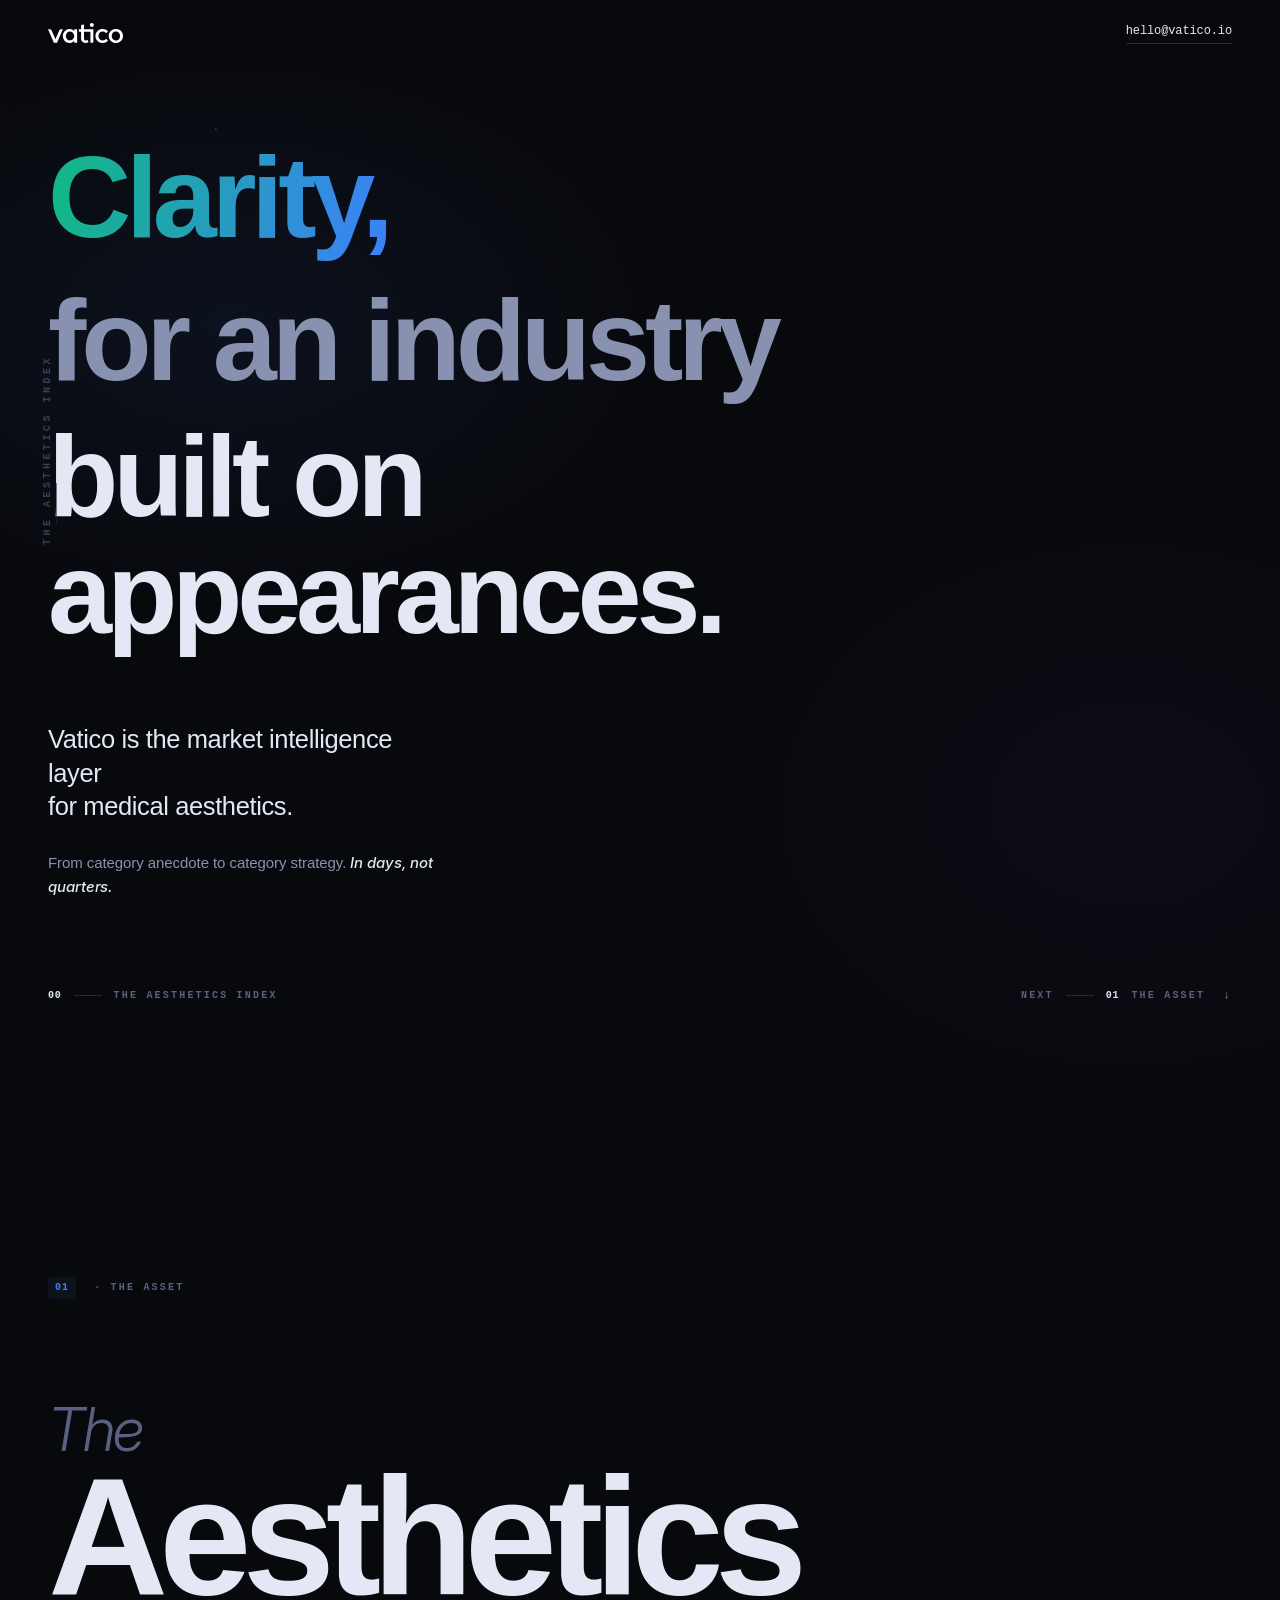
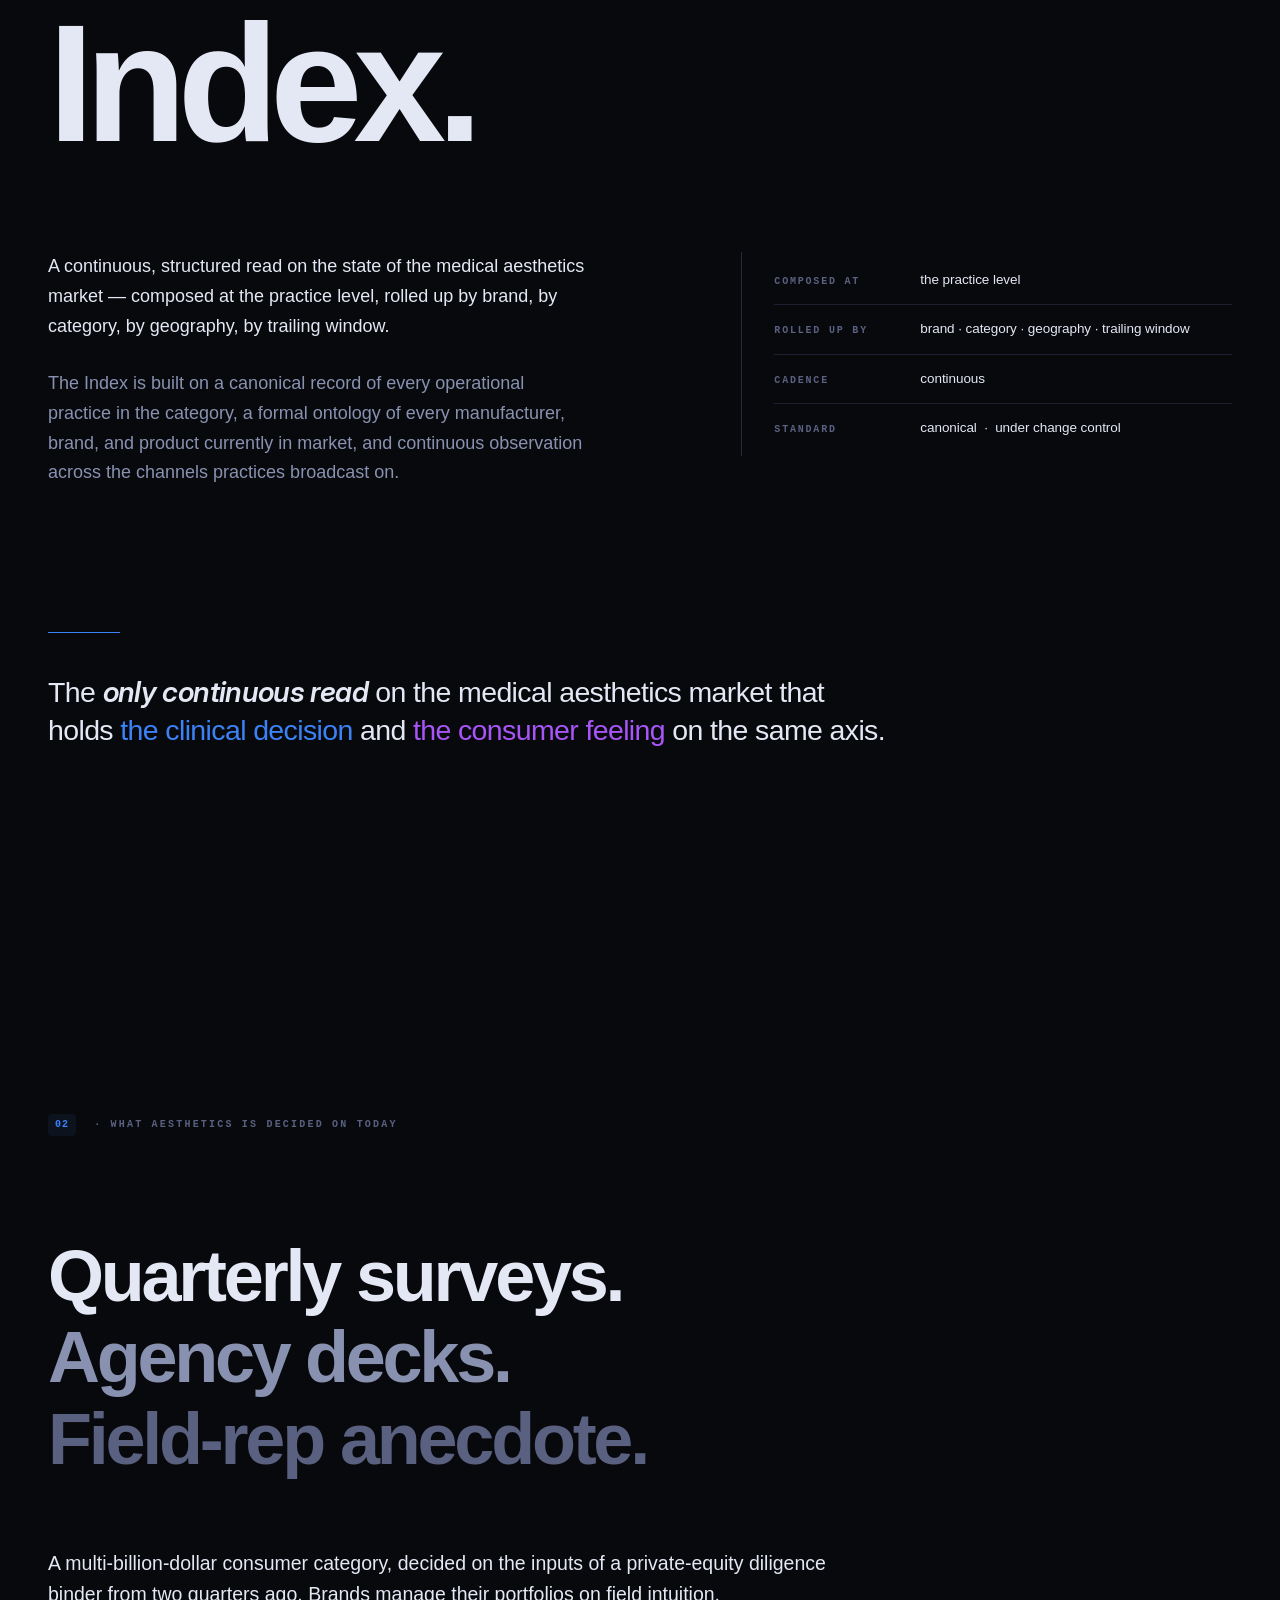
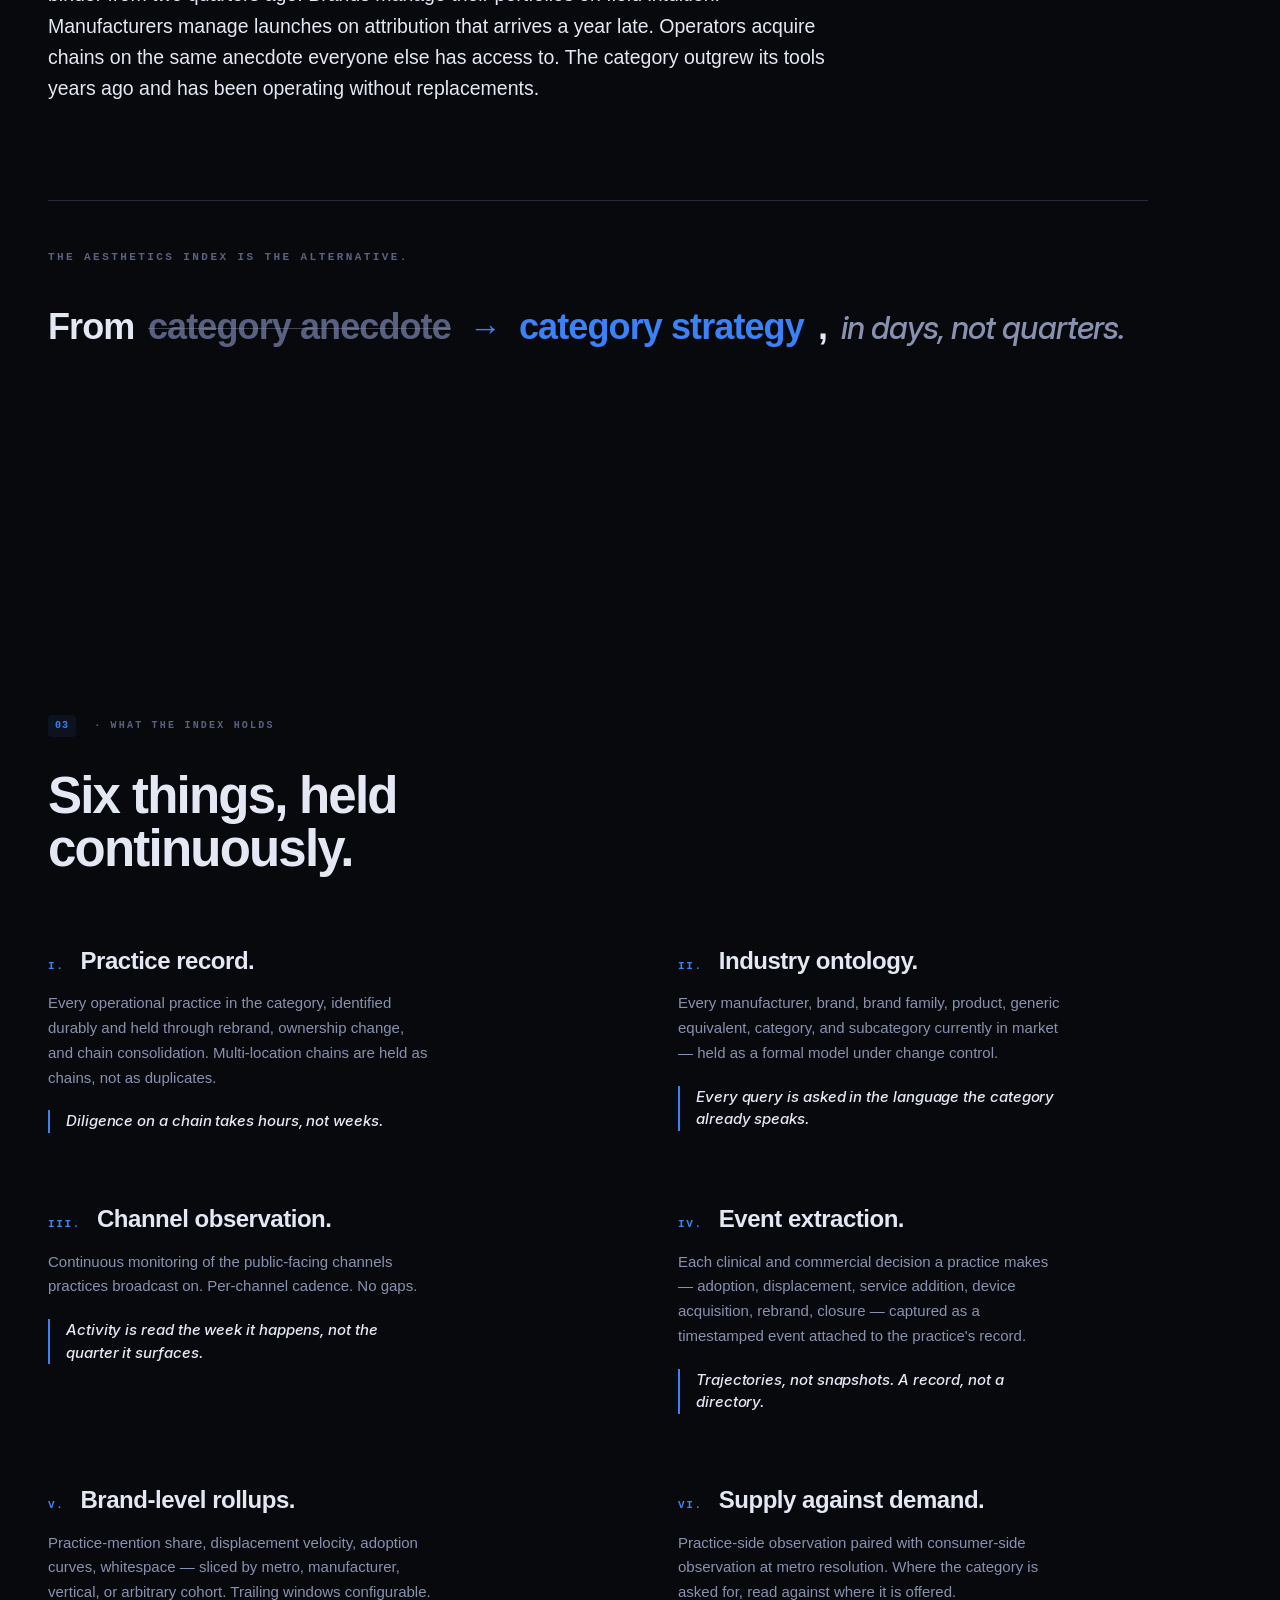
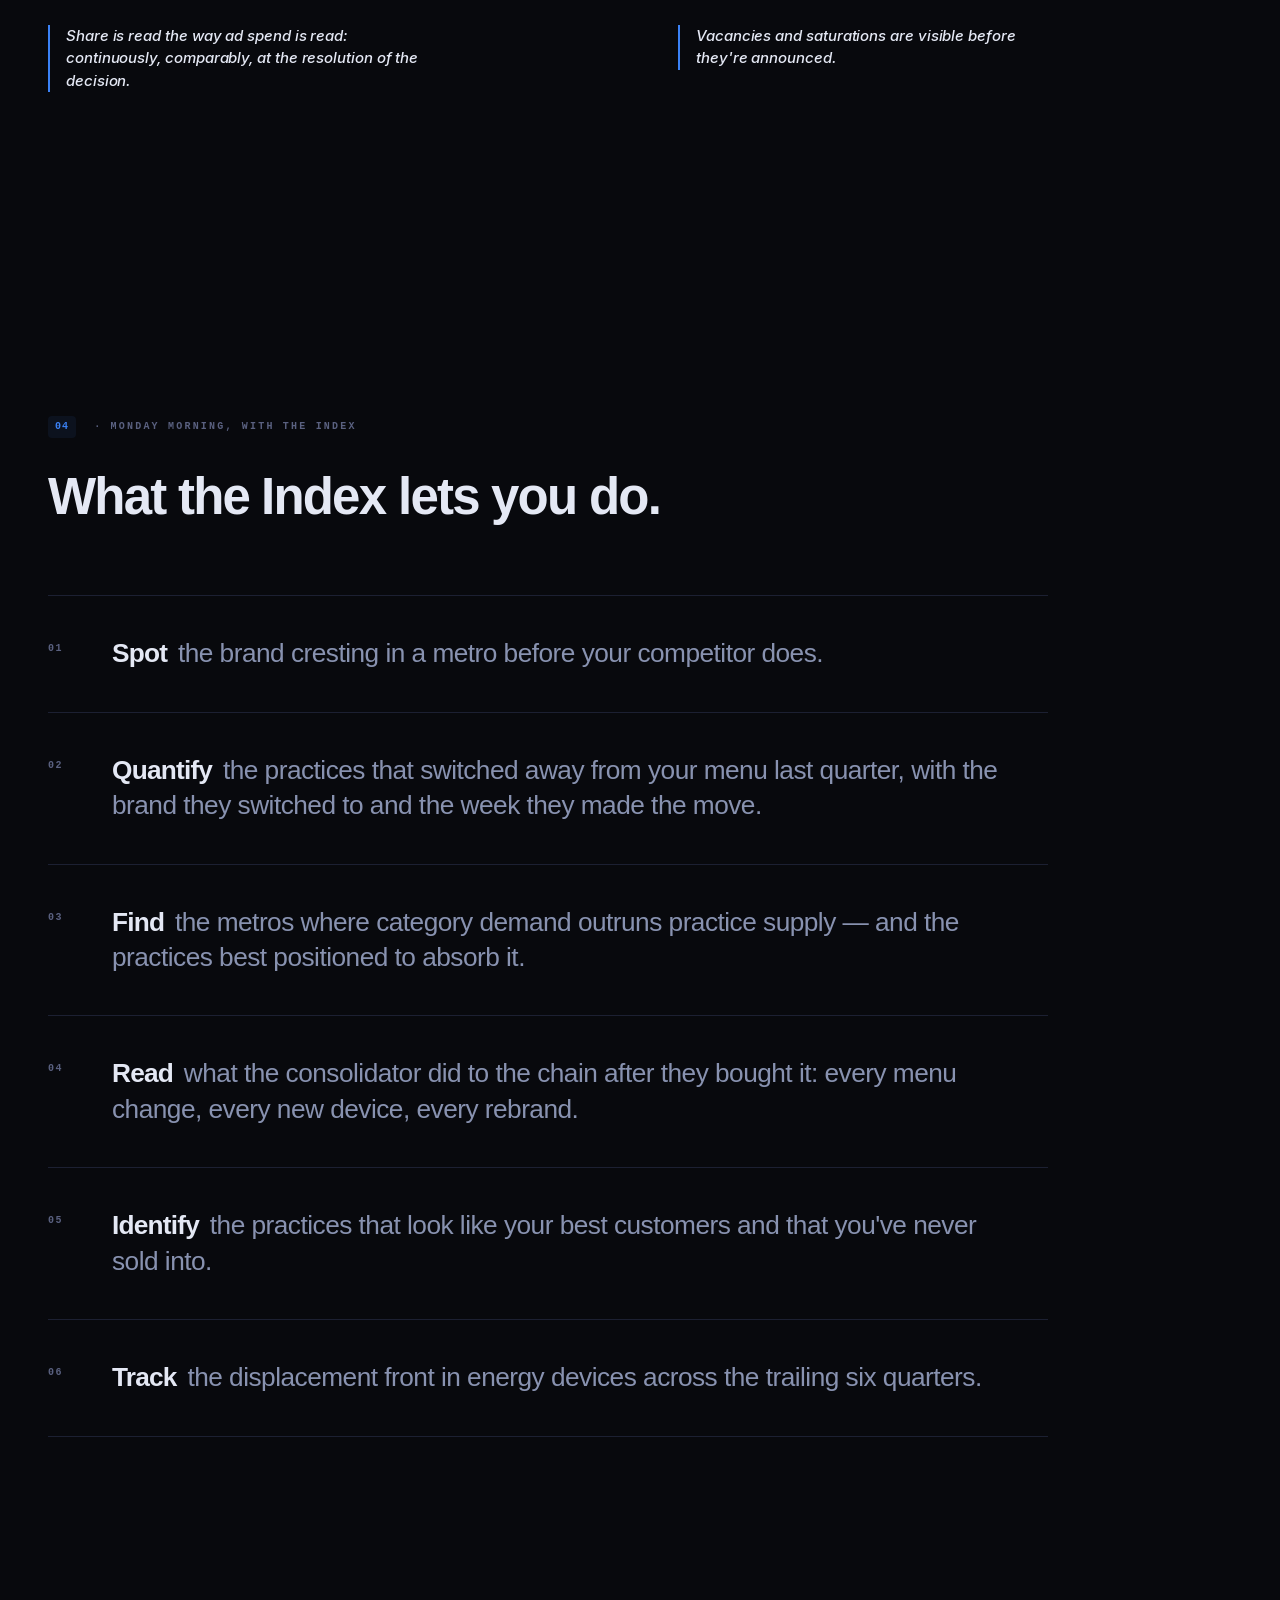
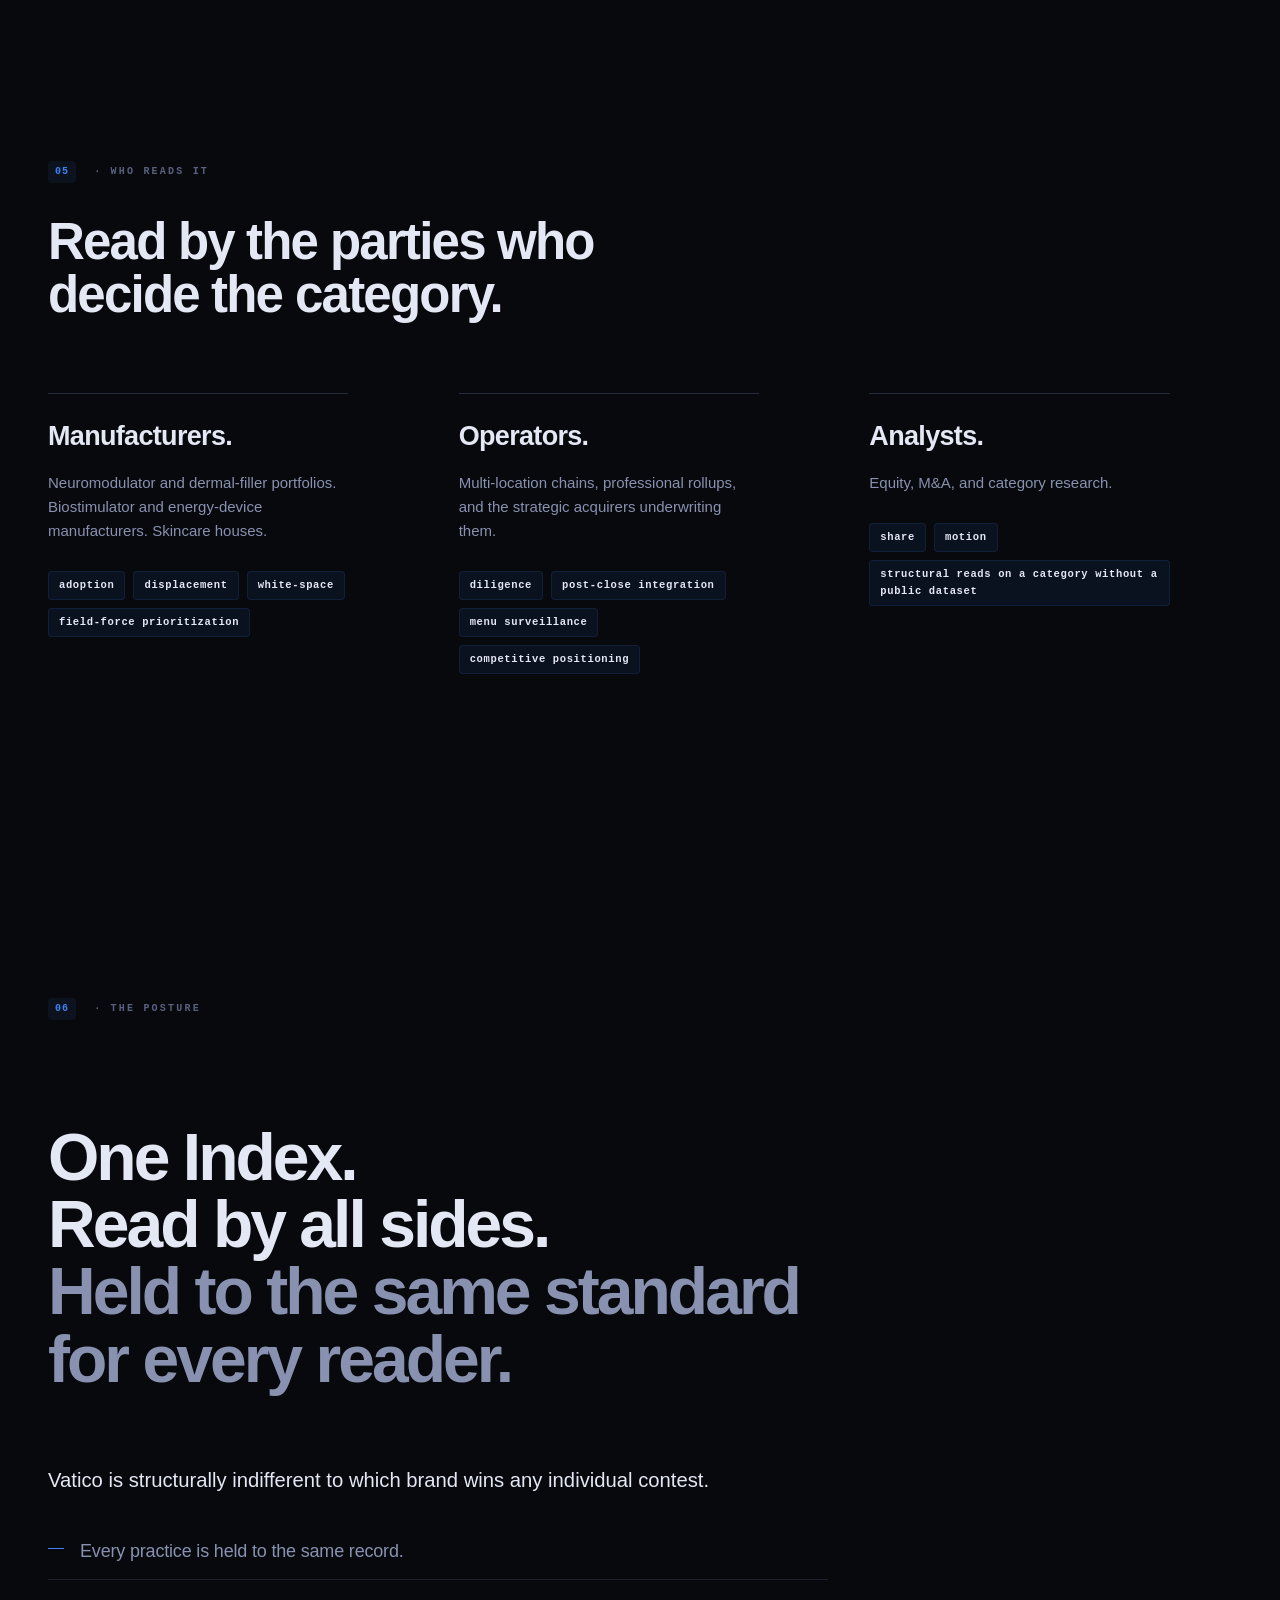
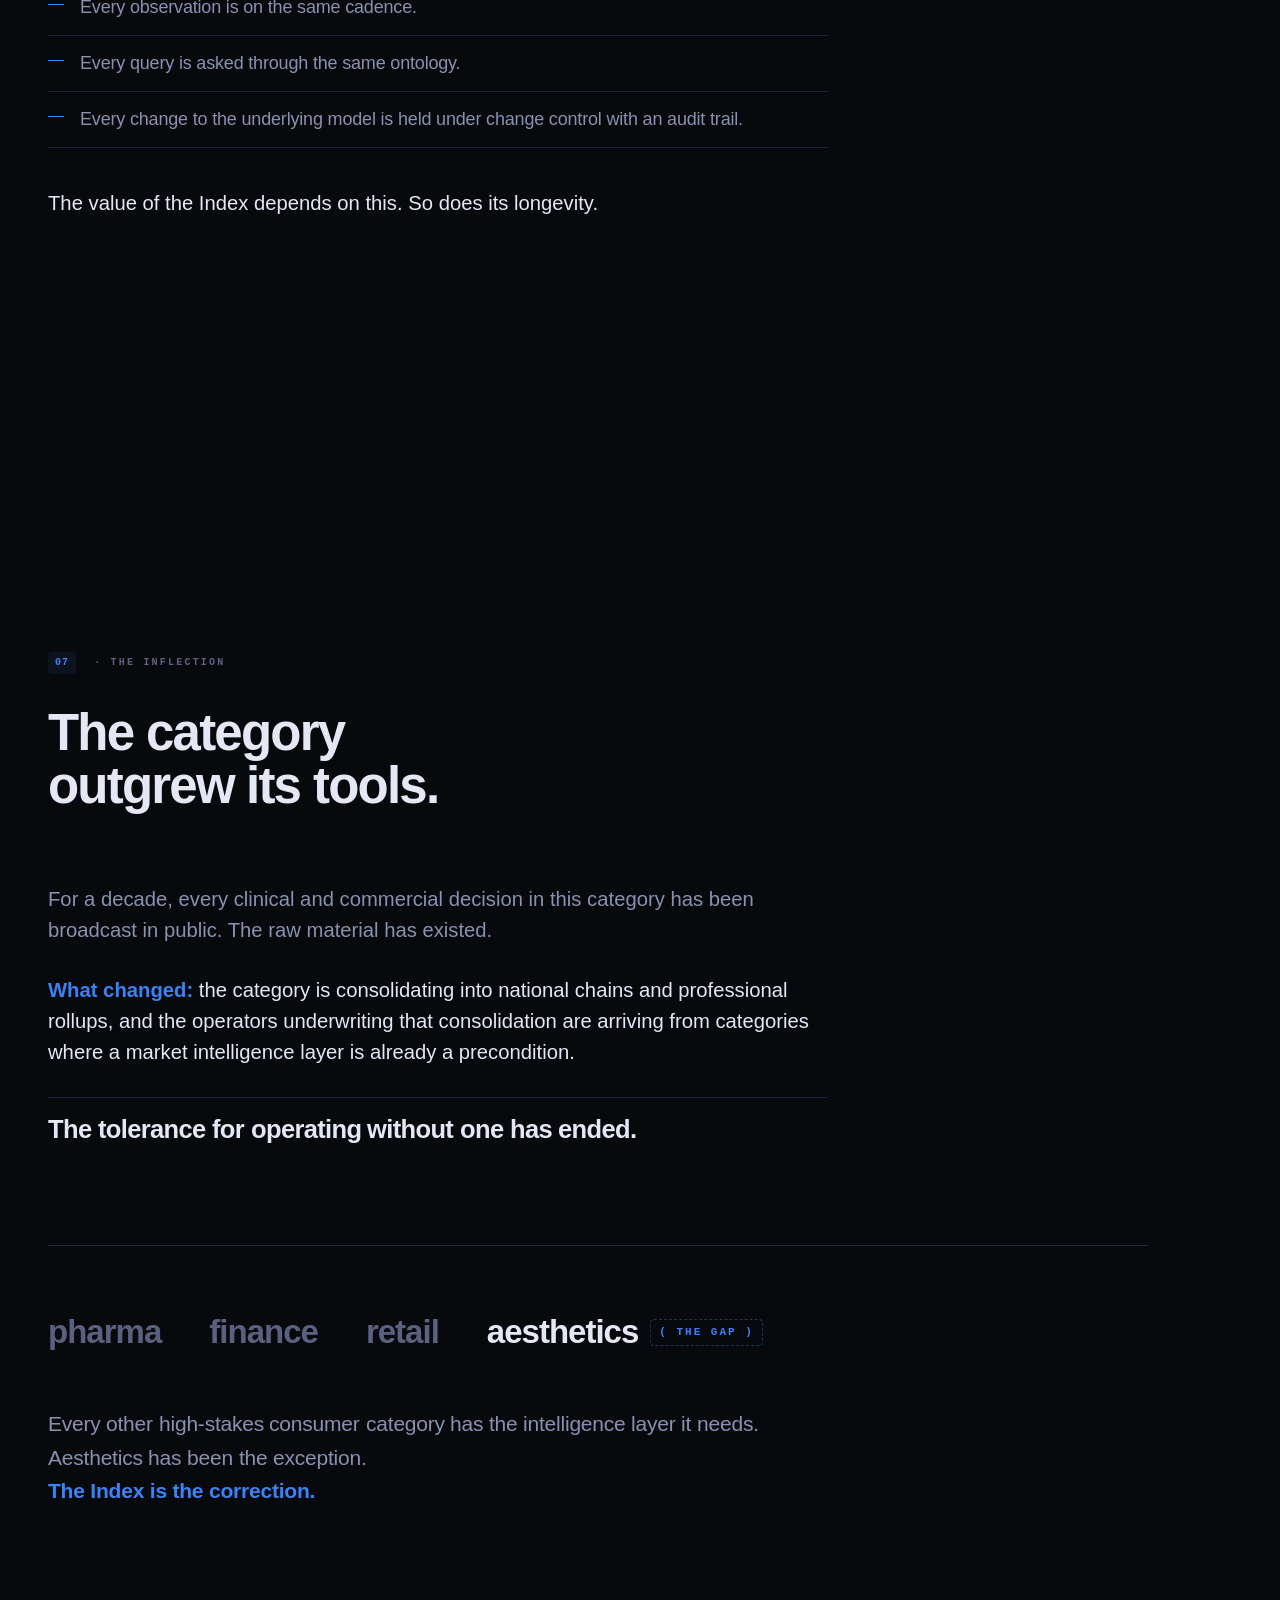
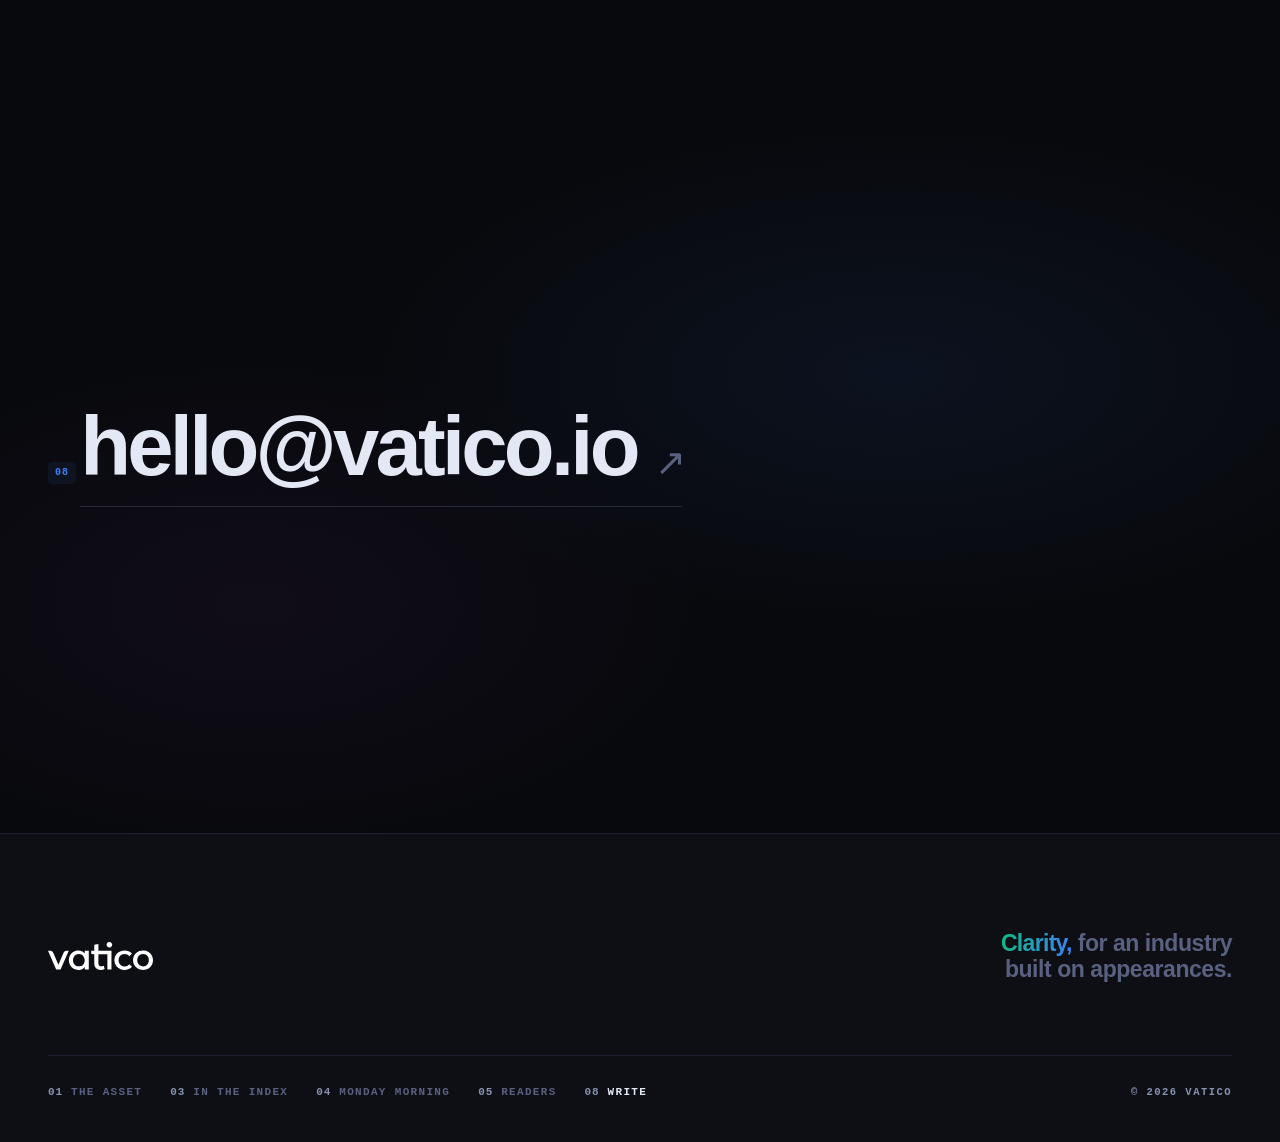
==== preview/index.html @ 358bc486 "Add password-gated redesign preview at /preview/ Stages an in-progress homepage redesign behind a sh" ====
<!DOCTYPE html>
<html lang="en">
<head>
<meta charset="utf-8">
<meta name="viewport" content="width=device-width, initial-scale=1">
<title>Vatico — The Aesthetics Index</title>
<meta name="description" content="The Aesthetics Index. A continuous, structured read on the state of the medical aesthetics market. From category anecdote to category strategy, in days not quarters.">
<link rel="stylesheet" href="colors_and_type.css">
<link rel="stylesheet" href="site.css?v=12">
<link rel="icon" href="assets/vatico-logo-white.svg">
</head>
<body>

<template id="__bundler_thumbnail" data-bg-color="#08090d">
  <svg viewBox="0 0 1200 800" xmlns="http://www.w3.org/2000/svg">
    <rect width="1200" height="800" fill="#08090d"/>
    <g fill="#8892b0" opacity="0.5">
      <circle cx="220" cy="300" r="3"/><circle cx="360" cy="260" r="2"/><circle cx="480" cy="340" r="3"/>
      <circle cx="600" cy="280" r="2"/><circle cx="760" cy="320" r="3"/><circle cx="880" cy="260" r="2"/>
      <circle cx="980" cy="360" r="3"/><circle cx="280" cy="500" r="2"/><circle cx="440" cy="540" r="3"/>
      <circle cx="620" cy="480" r="2"/><circle cx="820" cy="520" r="3"/><circle cx="940" cy="460" r="2"/>
    </g>
    <text x="600" y="420" fill="#e4e8f4" font-family="Inter, sans-serif" font-weight="900" font-size="88" letter-spacing="-3" text-anchor="middle">vatico</text>
    <text x="600" y="470" fill="#8892b0" font-family="Inter, sans-serif" font-weight="600" font-size="22" letter-spacing="2" text-anchor="middle">THE AESTHETICS INDEX</text>
  </svg>
</template>

<!-- Scroll progress -->
<div class="scroll-rail" aria-hidden="true"></div>

<!-- Fixed left rail — running section counter -->
<aside class="rail" aria-hidden="true">
  <div class="rail-mark" data-label="index"></div>
</aside>

<!-- Nav -->
<nav class="nav" aria-label="Primary">
  <a href="#top" class="nav-logo" aria-label="Vatico">
    <img src="assets/vatico-logo-white.svg" alt="Vatico">
  </a>
  <div class="nav-right">
    <a href="mailto:hello@vatico.io" class="nav-email">hello@vatico.io</a>
  </div>
</nav>

<!-- ============================================================
     00 — COVER
     Eyebrow: none. Hero = the tagline. Definition line.
     Capability + outcome. Status pill. Mark + ambient dot field.
     ============================================================ -->
<header class="hero" id="top">
  <canvas class="hero-canvas" id="hero-canvas" aria-hidden="true"></canvas>
  <div class="hero-glow" aria-hidden="true"></div>

  <div class="hero-inner">
    <h1 class="hero-tagline">
      <span class="line"><span class="gradient-ink">Clarity,</span></span>
      <span class="line">for an industry</span>
      <span class="line">built on</span>
      <span class="line">appearances.</span>
    </h1>

    <div class="hero-defn">
      Vatico is the market intelligence layer<br>for medical aesthetics.
    </div>

    <div class="hero-outcome">
      From category anecdote to category strategy. <em>In days, not quarters.</em>
    </div>
  </div>

  <div class="hero-foot">
    <div class="hero-foot-l">
      <span class="hf-num">00</span>
      <span class="hf-sep"></span>
      <span class="hf-label">the aesthetics index</span>
    </div>
    <a href="#asset" class="hero-foot-r" aria-label="Continue to the asset">
      <span class="hf-lead">next</span>
      <span class="hf-sep"></span>
      <span class="hf-next-num">01</span>
      <span class="hf-next-label">the asset</span>
      <span class="hf-arrow" aria-hidden="true">↓</span>
    </a>
  </div>
</header>

<!-- ============================================================
     01 — THE ASSET
     The Aesthetics Index (as wordmark / artifact)
     Corpus claim body. Pattern C closing.
     ============================================================ -->
<section class="section sec-asset" id="asset" data-index="01">
  <div class="sec-head">
    <div class="eyebrow"><span class="eyebrow-num">01</span>&nbsp;·&nbsp;the asset</div>
  </div>

  <div class="asset-wordmark reveal">
    <div class="asset-line-1">The</div>
    <div class="asset-line-2">Aesthetics</div>
    <div class="asset-line-3">Index.</div>
  </div>

  <div class="asset-body-grid">
    <div class="asset-body reveal">
      <p>
        A continuous, structured read on the state of the medical aesthetics market —
        composed at the practice level, rolled up by brand, by category, by geography,
        by trailing window.
      </p>
      <p>
        The Index is built on a canonical record of every operational practice in the
        category, a formal ontology of every manufacturer, brand, and product currently
        in market, and continuous observation across the channels practices broadcast on.
      </p>
    </div>

    <aside class="asset-meta reveal delay-1" aria-label="Index composition">
      <div class="asset-meta-row">
        <span class="asset-meta-label">composed at</span>
        <span class="asset-meta-val">the practice level</span>
      </div>
      <div class="asset-meta-row">
        <span class="asset-meta-label">rolled up by</span>
        <span class="asset-meta-val">brand · category · geography · trailing window</span>
      </div>
      <div class="asset-meta-row">
        <span class="asset-meta-label">cadence</span>
        <span class="asset-meta-val">continuous</span>
      </div>
      <div class="asset-meta-row">
        <span class="asset-meta-label">standard</span>
        <span class="asset-meta-val">canonical &nbsp;·&nbsp; under change control</span>
      </div>
    </aside>
  </div>

  <div class="asset-close reveal delay-2">
    <div class="asset-close-rule"></div>
    <p class="asset-close-body">
      The <em>only continuous read</em> on the medical aesthetics market
      that holds <span class="ink-blue">the clinical decision</span>
      and <span class="ink-purple">the consumer feeling</span>
      on the same axis.
    </p>
  </div>
</section>

<!-- ============================================================
     02 — THE ALTERNATIVE
     Name the enemy. Three-fragment headline stacked.
     "From X to Y, fast" closing.
     ============================================================ -->
<section class="section sec-alt" id="alternative" data-index="02">
  <div class="sec-head">
    <div class="eyebrow"><span class="eyebrow-num">02</span>&nbsp;·&nbsp;what aesthetics is decided on today</div>
  </div>

  <div class="alt-stack">
    <h2 class="alt-fragment reveal">Quarterly surveys.</h2>
    <h2 class="alt-fragment reveal delay-1">Agency decks.</h2>
    <h2 class="alt-fragment reveal delay-2">Field-rep anecdote.</h2>
  </div>

  <div class="alt-body-wrap">
    <p class="alt-body reveal delay-2">
      A multi-billion-dollar consumer category, decided on the inputs of a
      private-equity diligence binder from two quarters ago. Brands manage their
      portfolios on field intuition. Manufacturers manage launches on attribution
      that arrives a year late. Operators acquire chains on the same anecdote
      everyone else has access to. The category outgrew its tools years ago and
      has been operating without replacements.
    </p>
  </div>

  <div class="alt-close reveal delay-3">
    <div class="alt-close-row">
      <span class="alt-close-strike">The Aesthetics Index is the alternative.</span>
    </div>
    <div class="alt-close-row big">
      From <span class="ink-strike">category anecdote</span>
      <span class="alt-arrow">→</span>
      <span class="ink-blue">category strategy</span>,
      <span class="alt-coda">in days, not quarters.</span>
    </div>
  </div>
</section>

<!-- ============================================================
     03 — IN THE INDEX
     Six Pattern B entries. Bold head · body · italic consequence.
     Two columns of three. No icons, no accents, no dividers.
     ============================================================ -->
<section class="section sec-catalog" id="catalog" data-index="03">
  <div class="sec-head">
    <div class="eyebrow"><span class="eyebrow-num">03</span>&nbsp;·&nbsp;what the Index holds</div>
    <h2 class="sec-h2 reveal">Six things, held continuously.</h2>
  </div>

  <div class="catalog-grid">
    <article class="entry reveal">
      <div class="entry-head">
        <span class="entry-num">i.</span>
        <h3 class="entry-title">Practice record.</h3>
      </div>
      <p class="entry-body">
        Every operational practice in the category, identified durably and held
        through rebrand, ownership change, and chain consolidation. Multi-location
        chains are held as chains, not as duplicates.
      </p>
      <p class="entry-consequence"><em>Diligence on a chain takes hours, not weeks.</em></p>
    </article>

    <article class="entry reveal delay-1">
      <div class="entry-head">
        <span class="entry-num">ii.</span>
        <h3 class="entry-title">Industry ontology.</h3>
      </div>
      <p class="entry-body">
        Every manufacturer, brand, brand family, product, generic equivalent,
        category, and subcategory currently in market — held as a formal model
        under change control.
      </p>
      <p class="entry-consequence"><em>Every query is asked in the language the category already speaks.</em></p>
    </article>

    <article class="entry reveal delay-2">
      <div class="entry-head">
        <span class="entry-num">iii.</span>
        <h3 class="entry-title">Channel observation.</h3>
      </div>
      <p class="entry-body">
        Continuous monitoring of the public-facing channels practices broadcast
        on. Per-channel cadence. No gaps.
      </p>
      <p class="entry-consequence"><em>Activity is read the week it happens, not the quarter it surfaces.</em></p>
    </article>

    <article class="entry reveal">
      <div class="entry-head">
        <span class="entry-num">iv.</span>
        <h3 class="entry-title">Event extraction.</h3>
      </div>
      <p class="entry-body">
        Each clinical and commercial decision a practice makes — adoption,
        displacement, service addition, device acquisition, rebrand, closure —
        captured as a timestamped event attached to the practice's record.
      </p>
      <p class="entry-consequence"><em>Trajectories, not snapshots. A record, not a directory.</em></p>
    </article>

    <article class="entry reveal delay-1">
      <div class="entry-head">
        <span class="entry-num">v.</span>
        <h3 class="entry-title">Brand-level rollups.</h3>
      </div>
      <p class="entry-body">
        Practice-mention share, displacement velocity, adoption curves,
        whitespace — sliced by metro, manufacturer, vertical, or arbitrary
        cohort. Trailing windows configurable.
      </p>
      <p class="entry-consequence"><em>Share is read the way ad spend is read: continuously, comparably, at the resolution of the decision.</em></p>
    </article>

    <article class="entry reveal delay-2">
      <div class="entry-head">
        <span class="entry-num">vi.</span>
        <h3 class="entry-title">Supply against demand.</h3>
      </div>
      <p class="entry-body">
        Practice-side observation paired with consumer-side observation at
        metro resolution. Where the category is asked for, read against where
        it is offered.
      </p>
      <p class="entry-consequence"><em>Vacancies and saturations are visible before they're announced.</em></p>
    </article>
  </div>
</section>

<!-- ============================================================
     04 — MONDAY MORNING
     Six action lines. Each opens with a verb. Type only.
     ============================================================ -->
<section class="section sec-actions" id="actions" data-index="04">
  <div class="sec-head">
    <div class="eyebrow"><span class="eyebrow-num">04</span>&nbsp;·&nbsp;Monday morning, with the Index</div>
    <h2 class="sec-h2 reveal">What the Index lets you do.</h2>
  </div>

  <ol class="actions-list">
    <li class="action reveal">
      <span class="action-verb">Spot</span>
      the brand cresting in a metro before your competitor does.
    </li>
    <li class="action reveal delay-1">
      <span class="action-verb">Quantify</span>
      the practices that switched away from your menu last quarter, with the
      brand they switched to and the week they made the move.
    </li>
    <li class="action reveal delay-2">
      <span class="action-verb">Find</span>
      the metros where category demand outruns practice supply — and the
      practices best positioned to absorb it.
    </li>
    <li class="action reveal">
      <span class="action-verb">Read</span>
      what the consolidator did to the chain after they bought it: every menu
      change, every new device, every rebrand.
    </li>
    <li class="action reveal delay-1">
      <span class="action-verb">Identify</span>
      the practices that look like your best customers and that you've never
      sold into.
    </li>
    <li class="action reveal delay-2">
      <span class="action-verb">Track</span>
      the displacement front in energy devices across the trailing six quarters.
    </li>
  </ol>
</section>

<!-- ============================================================
     05 — WHO READS
     Three named buyer segments. Insider vocabulary carries it.
     ============================================================ -->
<section class="section sec-readers" id="readers" data-index="05">
  <div class="sec-head">
    <div class="eyebrow"><span class="eyebrow-num">05</span>&nbsp;·&nbsp;who reads it</div>
    <h2 class="sec-h2 reveal">Read by the parties who decide the category.</h2>
  </div>

  <div class="readers-grid">
    <article class="reader reveal">
      <h3 class="reader-name">Manufacturers.</h3>
      <p class="reader-body">
        Neuromodulator and dermal-filler portfolios. Biostimulator and
        energy-device manufacturers. Skincare houses.
      </p>
      <div class="reader-tags">
        <span>adoption</span>
        <span>displacement</span>
        <span>white-space</span>
        <span>field-force prioritization</span>
      </div>
    </article>

    <article class="reader reveal delay-1">
      <h3 class="reader-name">Operators.</h3>
      <p class="reader-body">
        Multi-location chains, professional rollups, and the strategic
        acquirers underwriting them.
      </p>
      <div class="reader-tags">
        <span>diligence</span>
        <span>post-close integration</span>
        <span>menu surveillance</span>
        <span>competitive positioning</span>
      </div>
    </article>

    <article class="reader reveal delay-2">
      <h3 class="reader-name">Analysts.</h3>
      <p class="reader-body">
        Equity, M&amp;A, and category research.
      </p>
      <div class="reader-tags">
        <span>share</span>
        <span>motion</span>
        <span>structural reads on a category without a public dataset</span>
      </div>
    </article>
  </div>
</section>

<!-- ============================================================
     06 — POSTURE
     One Index. Same standard for every reader.
     ============================================================ -->
<section class="section sec-posture" id="posture" data-index="06">
  <div class="sec-head">
    <div class="eyebrow"><span class="eyebrow-num">06</span>&nbsp;·&nbsp;the posture</div>
  </div>

  <h2 class="posture-title reveal">
    One Index.<br>
    Read by all sides.<br>
    <span class="dim">Held to the same standard for every reader.</span>
  </h2>

  <div class="posture-body reveal delay-1">
    <p>
      Vatico is structurally indifferent to which brand wins any individual contest.
    </p>
    <ul class="posture-list">
      <li>Every practice is held to the same record.</li>
      <li>Every observation is on the same cadence.</li>
      <li>Every query is asked through the same ontology.</li>
      <li>Every change to the underlying model is held under change control with an audit trail.</li>
    </ul>
    <p>The value of the Index depends on this. So does its longevity.</p>
  </div>
</section>

<!-- ============================================================
     07 — WHY NOW / THE INFLECTION
     Palantir consequence move.
     ============================================================ -->
<section class="section sec-inflection" id="inflection" data-index="07">
  <div class="sec-head">
    <div class="eyebrow"><span class="eyebrow-num">07</span>&nbsp;·&nbsp;the inflection</div>
    <h2 class="sec-h2 reveal">The category outgrew its tools.</h2>
  </div>

  <div class="inflection-body reveal delay-1">
    <p>
      For a decade, every clinical and commercial decision in this category has
      been broadcast in public. The raw material has existed.
    </p>
    <p>
      <strong>What changed:</strong> the category is consolidating into national
      chains and professional rollups, and the operators underwriting that
      consolidation are arriving from categories where a market intelligence
      layer is already a precondition.
    </p>
    <p class="inflection-punch">
      The tolerance for operating without one has ended.
    </p>
  </div>

  <div class="inflection-close reveal delay-2">
    <div class="inflection-categories">
      <span class="cat">pharma</span>
      <span class="cat">finance</span>
      <span class="cat">retail</span>
      <span class="cat cat-gap">aesthetics <span class="cat-mark">( the gap )</span></span>
    </div>
    <p class="inflection-correction">
      Every other high-stakes consumer category has the intelligence layer it needs.<br>
      Aesthetics has been the exception.<br>
      <span class="ink-blue"><strong>The Index is the correction.</strong></span>
    </p>
  </div>
</section>

<!-- ============================================================
     08 — THE DOOR
     Echo the cover. hello@vatico.com as largest element after mark.
     Bookend: Clarity, for an industry built on appearances.
     ============================================================ -->
<section class="section sec-door" id="door" data-index="08">
  <canvas class="door-canvas" id="door-canvas" aria-hidden="true"></canvas>
  <div class="door-glow" aria-hidden="true"></div>

  <div class="door-inner">
    <div class="eyebrow"><span class="eyebrow-num">08</span></div>

    <a class="door-email reveal delay-1" href="mailto:hello@vatico.io">
      hello@vatico.io
      <span class="door-arrow">↗</span>
    </a>
  </div>
</section>

<!-- Footer -->
<footer class="site-footer">
  <div class="footer-top">
    <a href="#top" class="footer-mark" aria-label="Vatico — home">
      <img src="assets/vatico-logo-white.svg" alt="Vatico">
    </a>
    <div class="footer-signoff">
      <span class="gradient-ink">Clarity,</span> for an industry built on appearances.
    </div>
  </div>

  <div class="footer-rule"></div>

  <div class="footer-bottom">
    <nav class="footer-links" aria-label="Site">
      <a href="#asset"><span class="fl-num">01</span> The Asset</a>
      <a href="#catalog"><span class="fl-num">03</span> In the Index</a>
      <a href="#actions"><span class="fl-num">04</span> Monday morning</a>
      <a href="#readers"><span class="fl-num">05</span> Readers</a>
      <a href="mailto:hello@vatico.io" class="fl-write"><span class="fl-num">08</span> Write</a>
    </nav>
    <div class="footer-copy">© 2026 Vatico</div>
  </div>
</footer>

<!-- Scripts -->
<script src="hero-field.js"></script>
<script src="site.js?v=8"></script>

</body>
</html>
---- preview/colors_and_type.css ----
/* ============================================================
   Vatico Design System — Core Tokens
   Dark-surface, data-dense, bright-blue primary accent.
   ============================================================ */

/* ---------- Inter (brand) — variable + static fallbacks ---------- */
@font-face {
  font-family: "Inter";
  font-style: normal;
  font-weight: 100 900;
  font-display: swap;
  src: url("fonts/InterVariable.ttf") format("truetype-variations"),
       url("fonts/InterVariable.ttf") format("truetype");
}
@font-face {
  font-family: "Inter";
  font-style: italic;
  font-weight: 100 900;
  font-display: swap;
  src: url("fonts/InterVariable-Italic.ttf") format("truetype-variations"),
       url("fonts/InterVariable-Italic.ttf") format("truetype");
}
/* Static fallbacks (covered weights 400/500/600/700/800/900 + italics) */
@font-face { font-family: "Inter"; font-style: normal; font-weight: 400; font-display: swap; src: url("fonts/Inter-Regular.ttf")    format("truetype"); }
@font-face { font-family: "Inter"; font-style: italic; font-weight: 400; font-display: swap; src: url("fonts/Inter-Italic.ttf")     format("truetype"); }
@font-face { font-family: "Inter"; font-style: normal; font-weight: 500; font-display: swap; src: url("fonts/Inter-Medium.ttf")     format("truetype"); }
@font-face { font-family: "Inter"; font-style: italic; font-weight: 500; font-display: swap; src: url("fonts/Inter-MediumItalic.ttf") format("truetype"); }
@font-face { font-family: "Inter"; font-style: normal; font-weight: 600; font-display: swap; src: url("fonts/Inter-SemiBold.ttf")   format("truetype"); }
@font-face { font-family: "Inter"; font-style: italic; font-weight: 600; font-display: swap; src: url("fonts/Inter-SemiBoldItalic.ttf") format("truetype"); }
@font-face { font-family: "Inter"; font-style: normal; font-weight: 700; font-display: swap; src: url("fonts/Inter-Bold.ttf")       format("truetype"); }
@font-face { font-family: "Inter"; font-style: italic; font-weight: 700; font-display: swap; src: url("fonts/Inter-BoldItalic.ttf") format("truetype"); }
@font-face { font-family: "Inter"; font-style: normal; font-weight: 800; font-display: swap; src: url("fonts/Inter-ExtraBold.ttf")  format("truetype"); }
@font-face { font-family: "Inter"; font-style: italic; font-weight: 800; font-display: swap; src: url("fonts/Inter-ExtraBoldItalic.ttf") format("truetype"); }
@font-face { font-family: "Inter"; font-style: normal; font-weight: 900; font-display: swap; src: url("fonts/Inter-Black.ttf")      format("truetype"); }

/* ---------- Helvetica Neue LT Std (alt sans — full family) ---------- */
/* Ultra Light 100 */
@font-face { font-family: "Helvetica Neue LT Std"; font-style: normal;  font-weight: 100; font-display: swap; src: url("fonts/HelveticaNeueLTStd-UltLt.otf") format("opentype"); }
/* Thin 200 */
@font-face { font-family: "Helvetica Neue LT Std"; font-style: normal;  font-weight: 200; font-display: swap; src: url("fonts/HelveticaNeueLTStd-Th.otf")    format("opentype"); }
/* Light 300 */
@font-face { font-family: "Helvetica Neue LT Std"; font-style: normal;  font-weight: 300; font-display: swap; src: url("fonts/HelveticaNeueLTStd-Lt.otf")    format("opentype"); }
/* Roman 400 */
@font-face { font-family: "Helvetica Neue LT Std"; font-style: normal;  font-weight: 400; font-display: swap; src: url("fonts/HelveticaNeueLTStd-Roman.otf") format("opentype"); }
/* Medium 500 */
@font-face { font-family: "Helvetica Neue LT Std"; font-style: normal;  font-weight: 500; font-display: swap; src: url("fonts/HelveticaNeueLTStd-Md.otf")    format("opentype"); }
/* Black 900 */
@font-face { font-family: "Helvetica Neue LT Std"; font-style: normal;  font-weight: 900; font-display: swap; src: url("fonts/HelveticaNeueLTStd-Blk.otf")   format("opentype"); }

/* Condensed width (stretch 75%) */
@font-face { font-family: "Helvetica Neue LT Std"; font-style: normal;  font-weight: 100; font-stretch: 75%; font-display: swap; src: url("fonts/HelveticaNeueLTStd-UltLtCn.otf") format("opentype"); }
@font-face { font-family: "Helvetica Neue LT Std"; font-style: italic;  font-weight: 100; font-stretch: 75%; font-display: swap; src: url("fonts/HelveticaNeueLTStd-UltLtCnO.otf") format("opentype"); }
@font-face { font-family: "Helvetica Neue LT Std"; font-style: normal;  font-weight: 200; font-stretch: 75%; font-display: swap; src: url("fonts/HelveticaNeueLTStd-ThCn.otf")    format("opentype"); }
@font-face { font-family: "Helvetica Neue LT Std"; font-style: italic;  font-weight: 200; font-stretch: 75%; font-display: swap; src: url("fonts/HelveticaNeueLTStd-ThCnO.otf")    format("opentype"); }
@font-face { font-family: "Helvetica Neue LT Std"; font-style: normal;  font-weight: 300; font-stretch: 75%; font-display: swap; src: url("fonts/HelveticaNeueLTStd-LtCn.otf")    format("opentype"); }
@font-face { font-family: "Helvetica Neue LT Std"; font-style: italic;  font-weight: 300; font-stretch: 75%; font-display: swap; src: url("fonts/HelveticaNeueLTStd-LtCnO.otf")    format("opentype"); }
@font-face { font-family: "Helvetica Neue LT Std"; font-style: normal;  font-weight: 400; font-stretch: 75%; font-display: swap; src: url("fonts/HelveticaNeueLTStd-Cn.otf")      format("opentype"); }
@font-face { font-family: "Helvetica Neue LT Std"; font-style: italic;  font-weight: 400; font-stretch: 75%; font-display: swap; src: url("fonts/HelveticaNeueLTStd-CnO.otf")     format("opentype"); }
@font-face { font-family: "Helvetica Neue LT Std"; font-style: normal;  font-weight: 500; font-stretch: 75%; font-display: swap; src: url("fonts/HelveticaNeueLTStd-MdCn.otf")    format("opentype"); }
@font-face { font-family: "Helvetica Neue LT Std"; font-style: italic;  font-weight: 500; font-stretch: 75%; font-display: swap; src: url("fonts/HelveticaNeueLTStd-MdCnO.otf")   format("opentype"); }
@font-face { font-family: "Helvetica Neue LT Std"; font-style: normal;  font-weight: 900; font-stretch: 75%; font-display: swap; src: url("fonts/HelveticaNeueLTStd-BlkCn.otf")   format("opentype"); }
@font-face { font-family: "Helvetica Neue LT Std"; font-style: italic;  font-weight: 900; font-stretch: 75%; font-display: swap; src: url("fonts/HelveticaNeueLTStd-BlkCnO.otf")  format("opentype"); }
@font-face { font-family: "Helvetica Neue LT Std"; font-style: normal;  font-weight: 950; font-stretch: 75%; font-display: swap; src: url("fonts/HelveticaNeueLTStd-XBlkCn.otf")  format("opentype"); }

/* Extended width (stretch 125%) */
@font-face { font-family: "Helvetica Neue LT Std"; font-style: normal;  font-weight: 100; font-stretch: 125%; font-display: swap; src: url("fonts/HelveticaNeueLTStd-UltLtEx.otf") format("opentype"); }
@font-face { font-family: "Helvetica Neue LT Std"; font-style: italic;  font-weight: 100; font-stretch: 125%; font-display: swap; src: url("fonts/HelveticaNeueLTStd-UltLtExO.otf") format("opentype"); }
@font-face { font-family: "Helvetica Neue LT Std"; font-style: normal;  font-weight: 200; font-stretch: 125%; font-display: swap; src: url("fonts/HelveticaNeueLTStd-ThEx.otf")    format("opentype"); }
@font-face { font-family: "Helvetica Neue LT Std"; font-style: italic;  font-weight: 200; font-stretch: 125%; font-display: swap; src: url("fonts/HelveticaNeueLTStd-ThExO.otf")    format("opentype"); }
@font-face { font-family: "Helvetica Neue LT Std"; font-style: normal;  font-weight: 300; font-stretch: 125%; font-display: swap; src: url("fonts/HelveticaNeueLTStd-LtEx.otf")    format("opentype"); }
@font-face { font-family: "Helvetica Neue LT Std"; font-style: italic;  font-weight: 300; font-stretch: 125%; font-display: swap; src: url("fonts/HelveticaNeueLTStd-LtExO.otf")   format("opentype"); }
@font-face { font-family: "Helvetica Neue LT Std"; font-style: normal;  font-weight: 400; font-stretch: 125%; font-display: swap; src: url("fonts/HelveticaNeueLTStd-Ex.otf")      format("opentype"); }
@font-face { font-family: "Helvetica Neue LT Std"; font-style: italic;  font-weight: 400; font-stretch: 125%; font-display: swap; src: url("fonts/HelveticaNeueLTStd-ExO.otf")     format("opentype"); }
@font-face { font-family: "Helvetica Neue LT Std"; font-style: normal;  font-weight: 500; font-stretch: 125%; font-display: swap; src: url("fonts/HelveticaNeueLTStd-MdEx.otf")    format("opentype"); }
@font-face { font-family: "Helvetica Neue LT Std"; font-style: italic;  font-weight: 500; font-stretch: 125%; font-display: swap; src: url("fonts/HelveticaNeueLTStd-MdExO.otf")   format("opentype"); }
@font-face { font-family: "Helvetica Neue LT Std"; font-style: normal;  font-weight: 700; font-stretch: 125%; font-display: swap; src: url("fonts/HelveticaNeueLTStd-BdEx.otf")    format("opentype"); }
@font-face { font-family: "Helvetica Neue LT Std"; font-style: italic;  font-weight: 700; font-stretch: 125%; font-display: swap; src: url("fonts/HelveticaNeueLTStd-BdExO.otf")   format("opentype"); }
@font-face { font-family: "Helvetica Neue LT Std"; font-style: normal;  font-weight: 900; font-stretch: 125%; font-display: swap; src: url("fonts/HelveticaNeueLTStd-BlkEx.otf")   format("opentype"); }
@font-face { font-family: "Helvetica Neue LT Std"; font-style: italic;  font-weight: 900; font-stretch: 125%; font-display: swap; src: url("fonts/HelveticaNeueLTStd-BlkExO.otf")  format("opentype"); }

/* Special — Bold Outline (decorative, weight 700 outline) */
@font-face { font-family: "Helvetica Neue LT Std Outline"; font-style: normal; font-weight: 700; font-display: swap; src: url("fonts/HelveticaNeueLTStd-BdOu.otf") format("opentype"); }

/* ---------- Arial (web-safe fallback, bundled) ---------- */
@font-face { font-family: "Arial"; font-style: normal; font-weight: 400; font-display: swap; src: url("fonts/arial.ttf") format("truetype"); }

:root {
  /* ---------- Backgrounds & Surfaces ---------- */
  --bg:        #08090d;   /* Page background — near-black */
  --surface:   #0d0f15;   /* Footer / image-area well */
  --card:      #12151c;   /* Standard card surface */
  --card-2:    #0b0e1a;   /* Hero gradient midstop */
  --ink:       #000000;   /* Pure black for reversed artwork plates */

  /* ---------- Borders ---------- */
  --border:    #1c2032;   /* Default hairline border */
  --border-2:  #252b3b;   /* Stronger separator / lifted border */

  /* ---------- Text ---------- */
  --text:      #e4e8f4;   /* Primary foreground (near-white, cool) */
  --muted:     #5a6180;   /* Eyebrow / label text */
  --muted-2:   #8892b0;   /* Body-copy secondary */

  /* ---------- Accents ---------- */
  --blue:      #3B82F6;   /* PRIMARY — links, buttons, focus */
  --green:     #10B981;   /* Positive / Confirmed */
  --amber:     #F59E0B;   /* Opportunity / Warning sample */
  --purple:    #A855F7;   /* Long-range / TAM / Market context */
  --slate:     #64748B;   /* Neutral / No signal */
  --cyan:      #00A3E0;   /* Alt accent (gradient) */

  /* ---------- Tints (8% alpha pills / code chips) ---------- */
  --blue-t:    rgba(59,130,246,0.08);
  --green-t:   rgba(16,185,129,0.10);
  --amber-t:   rgba(245,158,11,0.08);
  --purple-t:  rgba(168,85,247,0.10);

  /* ---------- Gradients ---------- */
  --grad-hero: linear-gradient(100deg, #10B981 0%, #3B82F6 50%, #A855F7 100%);
  --grad-alt:  linear-gradient(100deg, #00A3E0 0%, #3B82F6 50%, #A855F7 100%);
  --grad-bg:   linear-gradient(160deg, #08090d 0%, #0b0e1a 55%, #08090d 100%);

  /* ---------- Radii ---------- */
  --r-sm: 5px;    /* code chip / inline pill */
  --r-md: 8px;    /* small overlays */
  --r-lg: 12px;   /* small swatches */
  --r-xl: 14px;   /* small cards */
  --r-2xl: 18px;  /* standard cards */
  --r-pill: 100px;

  /* ---------- Spacing (structural) ---------- */
  --sec-py: 72px;    /* .sec — section vertical rhythm */
  --wrap-px: 40px;   /* .wrap — horizontal content gutter */
  --sh-mb: 40px;     /* .sh  — section-header → content */

  /* ---------- Spacing (inline utilities) ---------- */
  --mt4: 4px; --mt8: 8px; --mt12: 12px; --mt16: 16px; --mt24: 24px;
  --mb8: 8px; --mb16: 16px;

  /* ---------- Layout ---------- */
  --maxw: 1240px;
  --bp-tablet: 900px;
  --bp-mobile: 700px;

  /* ---------- Chart defaults ---------- */
  --chart-text: #8892b0;
  --chart-grid: rgba(255,255,255,0.055);

  /* ============================================================
     TYPE — base stack & smoothing
     ============================================================ */
  --font-sans:     "Inter", "Helvetica Neue LT Std", "Helvetica Neue", Helvetica, Arial, sans-serif;
  --font-sans-alt: "Helvetica Neue LT Std", "Helvetica Neue", Helvetica, Arial, sans-serif;
  --font-display-outline: "Helvetica Neue LT Std Outline", "Helvetica Neue LT Std", sans-serif;
  --font-mono:     "Cascadia Code", "Consolas", ui-monospace, Menlo, monospace;

  --fs-base: 15px;
  --lh-base: 1.6;

  /* Semantic type ramp */
  --fs-display:  clamp(3.2rem, 7vw, 6rem);     /* 96px cap */
  --lh-display:  0.92;
  --tr-display:  -0.04em;

  --fs-title:    clamp(1.6rem, 3.5vw, 2.4rem); /* 38.4 cap */
  --lh-title:    1.1;
  --tr-title:    -0.03em;

  --fs-heading:  clamp(1.08rem, 2vw, 1.35rem); /* 21.6 cap */
  --lh-heading:  1.6;
  --tr-heading:  -0.01em;

  --fs-label:    0.65rem;
  --tr-label:    0.15em;

  --fs-num-lg:   clamp(2.2rem, 4vw, 3.6rem);   /* hero stats */
  --fs-num-md:   clamp(1.5rem, 3vw, 2.1rem);   /* section stats */

  --fs-body:     1rem;
  --lh-body:     1.7;

  --fs-callout:  1.1rem;
  --lh-callout:  1.58;

  --fs-code:     11.5px;
}

/* ============================================================
   Base
   ============================================================ */
html, body {
  background: var(--bg);
  color: var(--text);
  font-family: var(--font-sans);
  font-size: var(--fs-base);
  line-height: var(--lh-base);
  -webkit-font-smoothing: antialiased;
  -moz-osx-font-smoothing: grayscale;
  text-rendering: optimizeLegibility;
  margin: 0;
}

/* ============================================================
   Semantic type classes
   ============================================================ */
.t-display {
  font-size: var(--fs-display);
  font-weight: 900;
  line-height: var(--lh-display);
  letter-spacing: var(--tr-display);
  color: var(--text);
}
.t-title {
  font-size: var(--fs-title);
  font-weight: 800;
  line-height: var(--lh-title);
  letter-spacing: var(--tr-title);
  color: var(--text);
}
.t-heading {
  font-size: var(--fs-heading);
  font-weight: 700;
  line-height: var(--lh-heading);
  letter-spacing: var(--tr-heading);
  color: var(--text);
}
.t-label, .eyebrow {
  font-size: var(--fs-label);
  font-weight: 800;
  letter-spacing: var(--tr-label);
  text-transform: uppercase;
  color: var(--muted);
}
.t-num-lg { font-size: var(--fs-num-lg); font-weight: 900; letter-spacing: -0.04em; color: var(--text); line-height: 1; }
.t-num-md { font-size: var(--fs-num-md); font-weight: 800; letter-spacing: -0.03em; color: var(--text); line-height: 1; }
.t-body {
  font-size: var(--fs-body);
  line-height: var(--lh-body);
  color: var(--muted-2);
}
.t-callout {
  font-size: var(--fs-callout);
  font-weight: 600;
  line-height: var(--lh-callout);
  color: var(--text);
}
.t-gradient {
  background: var(--grad-hero);
  -webkit-background-clip: text;
          background-clip: text;
  -webkit-text-fill-color: transparent;
  color: transparent;
}

code, .code, .t-code {
  font-family: var(--font-mono);
  font-size: var(--fs-code);
  color: var(--blue);
  background: var(--blue-t);
  padding: 2px 7px;
  border-radius: var(--r-sm);
  line-height: 1.7;
}

/* ============================================================
   Cards
   ============================================================ */
.card {
  background: var(--card);
  border: 1px solid var(--border);
  border-radius: var(--r-2xl);
  padding: 28px;
}
.scard {
  background: var(--card);
  border: 1px solid var(--border);
  border-radius: var(--r-xl);
  padding: 24px;
  display: flex;
  flex-direction: column;
  gap: 8px;
}
.spot-card {
  background: var(--card);
  border: 1px solid var(--border);
  border-radius: var(--r-2xl);
  overflow: hidden;
}
.spot-card > .image { background: var(--surface); height: 120px; }
.spot-card > .body  { padding: 24px; }

/* Accent-top-border card variant */
.card-accent {
  background: var(--card);
  border: 1px solid var(--border);
  border-top: 2px solid var(--blue);
  border-radius: var(--r-xl);
  padding: 22px 24px;
}
.card-accent.green  { border-top-color: var(--green); }
.card-accent.amber  { border-top-color: var(--amber); }
.card-accent.purple { border-top-color: var(--purple); }

/* ============================================================
   Pills, tags, badges
   ============================================================ */
.pill {
  display: inline-flex;
  align-items: center;
  gap: 6px;
  padding: 6px 12px;
  border-radius: var(--r-pill);
  font-size: 12px;
  font-weight: 700;
  background: var(--blue-t);
  color: var(--blue);
  border: 1px solid rgba(59,130,246,0.2);
}
.pill.green  { background: var(--green-t);  color: var(--green);  border-color: rgba(16,185,129,0.25); }
.pill.amber  { background: var(--amber-t);  color: var(--amber);  border-color: rgba(245,158,11,0.25); }
.pill.purple { background: var(--purple-t); color: var(--purple); border-color: rgba(168,85,247,0.25); }

.tag {
  display: inline-flex;
  padding: 4px 10px;
  border-radius: 6px;
  font-size: 11.5px;
  font-weight: 700;
  letter-spacing: 0.02em;
  background: var(--card);
  color: var(--muted-2);
  border: 1px solid var(--border-2);
}
.tag.confirmed  { color: var(--green);  border-color: rgba(16,185,129,0.3); }
.tag.opportunity { color: var(--amber); border-color: rgba(245,158,11,0.3); }

.sample-badge {
  display: inline-flex;
  padding: 7px 14px;
  border-radius: var(--r-pill);
  background: var(--amber-t);
  color: var(--amber);
  border: 1px solid rgba(245,158,11,0.2);
  font-size: 9.9px;
  font-weight: 700;
  letter-spacing: 0.1em;
  text-transform: uppercase;
}

/* ============================================================
   Insight callouts (vertical accent rule)
   ============================================================ */
.insight {
  background: var(--card);
  border: 1px solid var(--border);
  border-left: 3px solid var(--blue);
  border-radius: var(--r-xl);
  padding: 20px 24px;
}
.insight.green  { border-left-color: var(--green);  }
.insight.amber  { border-left-color: var(--amber);  }
.insight.purple { border-left-color: var(--purple); }
.insight > .eyebrow { display:block; margin-bottom: 6px; }
.insight > .body    { color: var(--muted-2); font-size: 14px; line-height: 1.6; }

/* ============================================================
   Buttons
   ============================================================ */
.btn {
  display: inline-flex;
  align-items: center;
  gap: 8px;
  padding: 10px 18px;
  border-radius: 10px;
  font-family: var(--font-sans);
  font-weight: 700;
  font-size: 13px;
  letter-spacing: 0.01em;
  border: 1px solid transparent;
  cursor: pointer;
  transition: background 160ms ease, border-color 160ms ease, color 160ms ease, transform 80ms ease;
}
.btn-primary   { background: var(--blue); color: #fff; }
.btn-primary:hover   { background: #5096ff; }
.btn-primary:active  { transform: translateY(1px); background: #2f6fd8; }

.btn-secondary { background: transparent; color: var(--text); border-color: var(--border-2); }
.btn-secondary:hover { border-color: var(--muted-2); color: #fff; }

.btn-ghost    { background: transparent; color: var(--muted-2); }
.btn-ghost:hover { color: var(--text); }

/* ============================================================
   Tables (.tbl / .tbl-wrap)
   ============================================================ */
.tbl-wrap { overflow-x: auto; border-radius: var(--r-2xl); border: 1px solid var(--border); background: var(--card); }
.tbl { width: 100%; border-collapse: collapse; font-size: 14px; }
.tbl thead th {
  text-align: left;
  padding: 14px 20px;
  font-size: 10.4px;
  font-weight: 700;
  letter-spacing: 0.15em;
  text-transform: uppercase;
  color: var(--muted);
  border-bottom: 1px solid var(--border);
  background: var(--card);
}
.tbl tbody td {
  padding: 16px 20px;
  color: var(--muted-2);
  border-bottom: 1px solid var(--border);
}
.tbl tbody tr:last-child td { border-bottom: none; }
.tbl tbody tr:hover { background: rgba(59,130,246,0.03); }
.tbl tbody td.strong { color: var(--text); font-weight: 600; }

/* ============================================================
   Layout utilities
   ============================================================ */
.wrap { max-width: var(--maxw); margin: 0 auto; padding: 0 var(--wrap-px); }
.sec  { padding: var(--sec-py) var(--wrap-px); }
.sh   { margin-bottom: var(--sh-mb); }

.g2 { display: grid; grid-template-columns: repeat(2,1fr); gap: 20px; }
.g3 { display: grid; grid-template-columns: repeat(3,1fr); gap: 20px; }
.g4 { display: grid; grid-template-columns: repeat(4,1fr); gap: 16px; }
.spot-grid   { display: grid; grid-template-columns: repeat(auto-fill, minmax(340px, 1fr)); gap: 20px; }
.gallery-grid { columns: 3; column-gap: 16px; }
@media (max-width: 900px) {
  .g3, .g4, .g2 { grid-template-columns: 1fr 1fr; }
  .gallery-grid { columns: 2; }
}
@media (max-width: 700px) {
  .g2, .g3, .g4 { grid-template-columns: 1fr; }
  .gallery-grid { columns: 1; }
}

/* Margin utilities */
.mt4{margin-top:4px}.mt8{margin-top:8px}.mt12{margin-top:12px}.mt16{margin-top:16px}.mt24{margin-top:24px}
.mb8{margin-bottom:8px}.mb16{margin-bottom:16px}

/* Chart wrappers */
.chart-wrap      { position: relative; height: 320px; }
.chart-wrap-tall { position: relative; height: 520px; }
---- preview/site.css ----
/* ============================================================
   Vatico — Public Website
   Type-led. The mark and the dot field carry the identity.
   Everything else is type and white space.
   ============================================================ */

* { box-sizing: border-box; }
html {
  scroll-behavior: smooth;
  scroll-padding-top: 80px;
}
body {
  background: var(--bg);
  color: var(--text);
  overflow-x: hidden;
  font-feature-settings: "ss01", "cv11";
}

::-webkit-scrollbar { width: 8px; height: 8px; }
::-webkit-scrollbar-track { background: var(--bg); }
::-webkit-scrollbar-thumb { background: var(--border-2); border-radius: 4px; }
::-webkit-scrollbar-thumb:hover { background: var(--muted); }
::selection { background: rgba(59,130,246,0.35); color: #fff; }

/* ============================================================
   Tokens — local
   ============================================================ */
:root {
  --maxw-wide: 1280px;
  --maxw-read: 780px;   /* reading width */
  --maxw-narrow: 640px;
  --gutter: 48px;
  --rail-w: 96px;
}
@media (max-width: 900px) {
  :root { --gutter: 28px; --rail-w: 0px; }
}

/* ============================================================
   Utilities — ink
   ============================================================ */
.ink-blue   { color: var(--blue); }
.ink-purple { color: var(--purple); }
.ink-green  { color: var(--green); }
.ink-strike { color: var(--muted); text-decoration: line-through; text-decoration-color: rgba(136,146,176,0.45); text-decoration-thickness: 1px; }
.gradient-ink {
  background: var(--grad-hero);
  background-size: 200% 100%;
  -webkit-background-clip: text;
  background-clip: text;
  -webkit-text-fill-color: transparent;
  color: transparent;
  animation: gradShift 16s ease-in-out infinite;
}
@keyframes gradShift {
  0%, 100% { background-position: 0% 50%; }
  50%      { background-position: 100% 50%; }
}

/* ============================================================
   Scroll rail (top)
   ============================================================ */
.scroll-rail {
  position: fixed;
  top: 0; left: 0; right: 0;
  height: 1px;
  z-index: 200;
  pointer-events: none;
}
.scroll-rail::after {
  content: "";
  position: absolute;
  top: 0; left: 0; bottom: 0;
  width: var(--progress, 0%);
  background: linear-gradient(90deg, transparent 0%, var(--blue) 40%, var(--purple) 100%);
  transition: width 80ms linear;
}

/* ============================================================
   Left rail — running section index marker
   ============================================================ */
.rail {
  position: fixed;
  top: 0; bottom: 0; left: 0;
  width: var(--rail-w);
  z-index: 90;
  pointer-events: none;
  display: flex;
  align-items: center;
  justify-content: center;
}
.rail-mark {
  writing-mode: vertical-rl;
  transform: rotate(180deg);
  font-family: var(--font-mono);
  font-size: 10px;
  font-weight: 700;
  letter-spacing: 0.35em;
  text-transform: uppercase;
  color: var(--muted);
  opacity: 0.55;
  transition: opacity 300ms ease, color 300ms ease;
  user-select: none;
  white-space: nowrap;
}
.rail-mark::before {
  content: attr(data-label);
  display: inline-block;
}
.rail-mark::after {
  content: "";
  display: block;
  width: 1px;
  height: 42px;
  background: var(--border-2);
  margin: 20px auto 0;
}
@media (max-width: 900px) { .rail { display: none; } }

/* ============================================================
   Top nav
   ============================================================ */
.nav {
  position: fixed;
  top: 0; left: 0; right: 0;
  z-index: 100;
  padding: 22px var(--gutter);
  display: flex;
  justify-content: space-between;
  align-items: center;
  background: linear-gradient(180deg, rgba(8,9,13,0.92) 0%, rgba(8,9,13,0.55) 60%, rgba(8,9,13,0) 100%);
  backdrop-filter: blur(6px);
  -webkit-backdrop-filter: blur(6px);
}
.nav-logo img { height: 20px; display: block; }
.nav-right {
  display: flex;
  align-items: center;
  gap: 28px;
  font-size: 12.5px;
  font-weight: 500;
  color: var(--muted-2);
}
.nav-right .status {
  display: inline-flex;
  align-items: center;
  gap: 8px;
  color: var(--muted);
  font-family: var(--font-mono);
  font-size: 10px;
  font-weight: 700;
  letter-spacing: 0.18em;
  text-transform: uppercase;
}
.nav-right .status .pulse {
  width: 6px; height: 6px;
  border-radius: 50%;
  background: var(--green);
  box-shadow: 0 0 0 0 rgba(16,185,129,0.6);
  animation: pulseDot 2.4s ease-out infinite;
}
@keyframes pulseDot {
  0%   { box-shadow: 0 0 0 0 rgba(16,185,129,0.6); }
  70%  { box-shadow: 0 0 0 7px rgba(16,185,129,0); }
  100% { box-shadow: 0 0 0 0 rgba(16,185,129,0); }
}
.nav-email {
  font-family: var(--font-mono);
  font-size: 12px;
  color: var(--text);
  text-decoration: none;
  letter-spacing: -0.01em;
  padding-bottom: 2px;
  border-bottom: 1px solid var(--border-2);
  transition: border-color 220ms ease, color 220ms ease;
}
.nav-email:hover { border-color: var(--blue); color: var(--blue); }
@media (max-width: 700px) {
  .nav-right .status { display: none; }
}

/* ============================================================
   HERO
   The tagline IS the hero.
   ============================================================ */
.hero {
  position: relative;
  min-height: 100vh;
  display: flex;
  flex-direction: column;
  justify-content: center;
  overflow: hidden;
  padding: 140px var(--gutter) 60px;
  background: var(--bg);
}
.hero-canvas {
  position: absolute; inset: 0;
  z-index: 0;
  opacity: 0.55;
  background: var(--bg);
}
.hero-glow {
  position: absolute; inset: 0; pointer-events: none;
  background:
    radial-gradient(ellipse 60% 45% at 18% 30%, rgba(59,130,246,0.07) 0%, rgba(59,130,246,0) 60%),
    radial-gradient(ellipse 50% 45% at 88% 75%, rgba(168,85,247,0.04) 0%, rgba(168,85,247,0) 65%);
  z-index: 1;
}

.hero-inner {
  position: relative;
  z-index: 2;
  max-width: var(--maxw-wide);
  width: 100%;
  margin: 0 auto;
}
.hero-marks {
  margin-bottom: 64px;
  opacity: 0;
  animation: fadeUp 900ms 100ms ease forwards;
}
.hero-mark-row {
  display: flex;
  align-items: center;
  gap: 20px;
  flex-wrap: wrap;
}
.hero-wordmark {
  font-family: var(--font-sans);
  font-weight: 900;
  font-size: 20px;
  letter-spacing: -0.04em;
  color: var(--text);
}
.hero-pill {
  display: inline-flex;
  align-items: center;
  gap: 8px;
  padding: 6px 12px;
  border: 1px solid var(--border-2);
  background: rgba(18,21,28,0.6);
  border-radius: 100px;
  font-family: var(--font-mono);
  font-size: 10px;
  font-weight: 700;
  letter-spacing: 0.15em;
  text-transform: uppercase;
  color: var(--muted-2);
}
.hero-pill .pulse {
  width: 6px; height: 6px; border-radius: 50%;
  background: var(--green);
  animation: pulseDot 2.4s ease-out infinite;
}

.hero-tagline {
  font-family: var(--font-sans);
  font-weight: 900;
  font-size: clamp(3.6rem, 9vw, 9rem);
  line-height: 1;
  letter-spacing: -0.045em;
  color: var(--text);
  margin: 0;
  max-width: 18ch;
}
.hero-tagline .line {
  display: block;
  /* Trim the leading slug so spacing is measured cap-top to baseline.
     Per-line margin-top below carries the rhythm and clears descenders
     and trailing punctuation explicitly. */
  text-box: trim-both cap alphabetic;
  -webkit-text-box-trim: both;
  -webkit-text-box-edge: cap alphabetic;
  margin: 0;
  opacity: 0;
  transform: translateY(34px);
  animation: wordRise 1100ms cubic-bezier(0.2, 0.8, 0.2, 1) forwards;
}
.hero-tagline .line:nth-child(1) {
  animation-delay: 200ms;
}
.hero-tagline .line:nth-child(2) {
  animation-delay: 340ms;
  color: var(--muted-2);
  font-weight: 800;
  /* clears y descender + comma on "Clarity," */
  margin-top: 0.24em;
}
.hero-tagline .line:nth-child(3) {
  animation-delay: 480ms;
  /* clears y descender on "for an industry" */
  margin-top: 0.18em;
}
.hero-tagline .line:nth-child(4) {
  animation-delay: 580ms;
  /* no descender above; sits tight to "built on" */
  margin-top: 0.02em;
}
@keyframes wordRise {
  from { opacity: 0; transform: translateY(34px); }
  to   { opacity: 1; transform: translateY(0); }
}
@keyframes fadeUp {
  from { opacity: 0; transform: translateY(14px); }
  to   { opacity: 1; transform: translateY(0); }
}

.hero-defn {
  margin: 72px 0 0 0;
  font-size: clamp(1.25rem, 2.2vw, 1.7rem);
  line-height: 1.3;
  font-weight: 500;
  color: var(--text);
  max-width: 28ch;
  letter-spacing: -0.015em;
  opacity: 0;
  animation: fadeUp 900ms 900ms ease forwards;
}
.hero-outcome {
  margin: 28px 0 0 0;
  font-size: 15px;
  line-height: 1.6;
  font-weight: 500;
  color: var(--muted-2);
  letter-spacing: -0.005em;
  max-width: 52ch;
  opacity: 0;
  animation: fadeUp 900ms 1100ms ease forwards;
}
.hero-outcome em {
  font-style: italic;
  color: var(--text);
  font-weight: 500;
}

.hero-foot {
  position: relative;
  z-index: 2;
  max-width: var(--maxw-wide);
  width: 100%;
  margin: 0 auto;
  padding-top: 80px;
  display: flex;
  justify-content: space-between;
  align-items: center;
  gap: 24px;
  opacity: 0;
  animation: fadeUp 900ms 1300ms ease forwards;
  font-family: var(--font-mono);
  font-size: 10px;
  font-weight: 700;
  letter-spacing: 0.22em;
  text-transform: uppercase;
  color: var(--muted);
}
.hero-foot-l,
.hero-foot-r {
  display: inline-flex;
  align-items: center;
  gap: 12px;
}
.hero-foot-r {
  text-decoration: none;
  color: var(--muted);
  padding: 8px 0;
  transition: color 220ms ease;
}
.hero-foot-r:hover { color: var(--text); }
.hero-foot-r:hover .hf-next-num { color: var(--blue); }
.hero-foot-r:hover .hf-arrow { transform: translateY(3px); }
.hf-num,
.hf-next-num {
  color: var(--text);
  letter-spacing: 0.08em;
  transition: color 220ms ease;
}
.hf-sep {
  width: 28px;
  height: 1px;
  background: var(--border-2);
  display: inline-block;
}
.hf-lead,
.hf-label,
.hf-next-label {
  color: var(--muted);
}
.hf-arrow {
  margin-left: 6px;
  font-weight: 500;
  font-size: 11px;
  color: var(--muted-2);
  transition: transform 600ms cubic-bezier(0.2, 0.8, 0.2, 1);
  animation: bounceDown 2.2s ease-in-out infinite;
}
@keyframes bounceDown {
  0%, 100% { transform: translateY(0); }
  50%      { transform: translateY(4px); }
}
@media (max-width: 700px) {
  .hero-foot { flex-direction: column; align-items: flex-start; gap: 16px; padding-top: 56px; }
  .hf-next-label { display: none; }
  .hero-defn { font-size: 1.1rem; }
}

/* ============================================================
   Section — shared
   ============================================================ */
.section {
  position: relative;
  padding: 160px var(--gutter);
  max-width: var(--maxw-wide);
  margin: 0 auto;
}
@media (max-width: 900px) { .section { padding: 110px var(--gutter); } }

.sec-head {
  margin-bottom: 72px;
}
.eyebrow {
  display: inline-flex;
  align-items: center;
  gap: 10px;
  font-family: var(--font-mono);
  font-size: 10px;
  font-weight: 700;
  letter-spacing: 0.22em;
  text-transform: uppercase;
  color: var(--muted);
  margin-bottom: 32px;
}
.eyebrow-num {
  font-family: var(--font-mono);
  font-size: 10px;
  font-weight: 700;
  color: var(--blue);
  padding: 3px 7px;
  background: var(--blue-t);
  border-radius: 4px;
  letter-spacing: 0.1em;
}
.sec-h2 {
  font-family: var(--font-sans);
  font-size: clamp(2rem, 4.5vw, 3.4rem);
  font-weight: 800;
  line-height: 1.04;
  letter-spacing: -0.035em;
  color: var(--text);
  margin: 0;
  max-width: 22ch;
  text-wrap: balance;
}

/* ============================================================
   01 — THE ASSET (Index wordmark moment)
   ============================================================ */
.sec-asset { padding-top: 200px; }
.asset-wordmark {
  font-family: var(--font-sans);
  font-weight: 900;
  line-height: 0.88;
  letter-spacing: -0.06em;
  color: var(--text);
  margin: 0 0 96px 0;
  user-select: none;
}
.asset-line-1 {
  font-size: clamp(2.4rem, 5vw, 4rem);
  font-weight: 300;
  font-style: italic;
  letter-spacing: -0.025em;
  color: var(--muted);
  margin-bottom: 8px;
}
.asset-line-2 {
  font-size: clamp(4rem, 13vw, 13rem);
  letter-spacing: -0.055em;
  background: linear-gradient(100deg, #e4e8f4 0%, #e4e8f4 35%, #3B82F6 65%, #A855F7 100%);
  background-size: 200% 100%;
  -webkit-background-clip: text;
  background-clip: text;
  -webkit-text-fill-color: transparent;
  color: transparent;
  animation: gradShift 18s ease-in-out infinite;
  display: block;
}
.asset-line-3 {
  font-size: clamp(4rem, 13vw, 13rem);
  letter-spacing: -0.055em;
  color: var(--text);
  display: block;
}

.asset-body-grid {
  display: grid;
  grid-template-columns: 1.25fr 1fr;
  gap: 80px;
  align-items: start;
  margin-bottom: 96px;
}
@media (max-width: 900px) {
  .asset-body-grid { grid-template-columns: 1fr; gap: 48px; }
}
.asset-body p {
  font-size: clamp(1.05rem, 1.5vw, 1.2rem);
  line-height: 1.65;
  color: var(--text);
  margin: 0 0 28px 0;
  max-width: 54ch;
  font-weight: 400;
  text-wrap: pretty;
}
.asset-body p:last-child { margin-bottom: 0; color: var(--muted-2); }

.asset-meta {
  border-left: 1px solid var(--border-2);
  padding: 4px 0 4px 32px;
}
.asset-meta-row {
  display: grid;
  grid-template-columns: 130px 1fr;
  gap: 16px;
  padding: 14px 0;
  border-bottom: 1px solid var(--border);
  align-items: baseline;
}
.asset-meta-row:last-child { border-bottom: none; }
.asset-meta-label {
  font-family: var(--font-mono);
  font-size: 10px;
  font-weight: 700;
  letter-spacing: 0.18em;
  text-transform: uppercase;
  color: var(--muted);
}
.asset-meta-val {
  font-size: 13.5px;
  line-height: 1.5;
  color: var(--text);
  font-weight: 500;
  letter-spacing: -0.005em;
}

.asset-close {
  position: relative;
  padding-top: 48px;
  max-width: 980px;
}
.asset-close-rule {
  height: 1px;
  width: 72px;
  background: var(--blue);
  margin-bottom: 40px;
}
.asset-close-body {
  font-size: clamp(1.3rem, 2.4vw, 1.9rem);
  line-height: 1.35;
  color: var(--text);
  font-weight: 400;
  letter-spacing: -0.022em;
  margin: 0;
  text-wrap: balance;
}
.asset-close-body em {
  font-style: italic;
  font-weight: 600;
}

/* ============================================================
   02 — THE ALTERNATIVE
   ============================================================ */
.sec-alt { padding-top: 200px; padding-bottom: 200px; }
.alt-stack {
  margin: 0 0 72px 0;
  display: flex;
  flex-direction: column;
  gap: 8px;
}
.alt-fragment {
  font-family: var(--font-sans);
  font-size: clamp(2.4rem, 6vw, 4.8rem);
  font-weight: 900;
  line-height: 1.02;
  letter-spacing: -0.045em;
  color: var(--text);
  margin: 0;
}
.alt-fragment:nth-child(1) { color: var(--text); }
.alt-fragment:nth-child(2) { color: var(--muted-2); }
.alt-fragment:nth-child(3) { color: var(--muted); }

.alt-body-wrap {
  margin-bottom: 96px;
  max-width: var(--maxw-read);
}
.alt-body {
  font-size: clamp(1.1rem, 1.6vw, 1.3rem);
  line-height: 1.6;
  color: var(--text);
  font-weight: 400;
  margin: 0;
  text-wrap: pretty;
}

.alt-close {
  border-top: 1px solid var(--border-2);
  padding-top: 48px;
  max-width: 1100px;
}
.alt-close-row {
  font-family: var(--font-mono);
  font-size: 11px;
  font-weight: 700;
  letter-spacing: 0.22em;
  text-transform: uppercase;
  color: var(--muted);
  margin-bottom: 32px;
}
.alt-close-row.big {
  font-family: var(--font-sans);
  font-size: clamp(1.6rem, 3vw, 2.4rem);
  font-weight: 600;
  letter-spacing: -0.025em;
  text-transform: none;
  color: var(--text);
  line-height: 1.3;
  margin-bottom: 0;
  display: flex;
  flex-wrap: wrap;
  align-items: baseline;
  gap: 14px;
  text-wrap: balance;
}
.alt-close-strike {
  display: inline-block;
}
.alt-arrow {
  color: var(--blue);
  font-weight: 700;
  font-size: 0.9em;
  padding: 0 4px;
}
.alt-coda {
  font-style: italic;
  color: var(--muted-2);
  font-weight: 500;
  display: block;
  width: 100%;
  font-size: 0.9em;
  margin-top: 8px;
}

/* ============================================================
   03 — IN THE INDEX (catalog)
   ============================================================ */
.catalog-grid {
  display: grid;
  grid-template-columns: 1fr 1fr;
  column-gap: 80px;
  row-gap: 72px;
  max-width: 1180px;
}
@media (max-width: 900px) {
  .catalog-grid { grid-template-columns: 1fr; row-gap: 56px; column-gap: 0; }
}
.entry {
  position: relative;
}
.entry-head {
  display: flex;
  align-items: baseline;
  gap: 16px;
  margin-bottom: 16px;
}
.entry-num {
  font-family: var(--font-mono);
  font-size: 11px;
  font-weight: 700;
  letter-spacing: 0.15em;
  color: var(--blue);
  text-transform: uppercase;
  padding-top: 4px;
}
.entry-title {
  font-family: var(--font-sans);
  font-size: clamp(1.35rem, 2vw, 1.6rem);
  font-weight: 700;
  line-height: 1.2;
  letter-spacing: -0.02em;
  color: var(--text);
  margin: 0;
}
.entry-body {
  font-size: 15px;
  line-height: 1.65;
  color: var(--muted-2);
  margin: 0 0 20px 0;
  max-width: 46ch;
  text-wrap: pretty;
}
.entry-consequence {
  font-size: 15px;
  line-height: 1.5;
  color: var(--text);
  margin: 0;
  padding-left: 16px;
  border-left: 2px solid var(--blue);
  max-width: 46ch;
}
.entry-consequence em {
  font-style: italic;
  font-weight: 500;
  letter-spacing: -0.005em;
}

/* ============================================================
   04 — MONDAY MORNING (verb list)
   ============================================================ */
.actions-list {
  list-style: none;
  margin: 0;
  padding: 0;
  max-width: 1000px;
  counter-reset: action;
  border-top: 1px solid var(--border);
}
.action {
  display: block;
  padding: 40px 0 40px 0;
  border-bottom: 1px solid var(--border);
  font-family: var(--font-sans);
  font-size: clamp(1.2rem, 2.2vw, 1.75rem);
  line-height: 1.35;
  font-weight: 400;
  letter-spacing: -0.02em;
  color: var(--muted-2);
  text-wrap: pretty;
  counter-increment: action;
  position: relative;
  padding-left: 64px;
  transition: color 260ms ease;
}
.action::before {
  content: counter(action, decimal-leading-zero);
  position: absolute;
  left: 0; top: 46px;
  font-family: var(--font-mono);
  font-size: 10px;
  font-weight: 700;
  letter-spacing: 0.15em;
  color: var(--muted);
}
.action-verb {
  display: inline-block;
  font-weight: 800;
  color: var(--text);
  letter-spacing: -0.03em;
  margin-right: 4px;
}
.action:hover { color: var(--text); }
.action:hover .action-verb { color: var(--blue); }
@media (max-width: 700px) {
  .action { padding-left: 0; padding-top: 54px; }
  .action::before { top: 24px; }
}

/* ============================================================
   05 — WHO READS
   ============================================================ */
.readers-grid {
  display: grid;
  grid-template-columns: repeat(3, 1fr);
  gap: 48px;
  margin-top: 20px;
}
@media (max-width: 900px) {
  .readers-grid { grid-template-columns: 1fr; gap: 56px; }
}
.reader {
  border-top: 1px solid var(--border-2);
  padding-top: 28px;
  max-width: 36ch;
}
.reader-name {
  font-family: var(--font-sans);
  font-size: clamp(1.4rem, 2.2vw, 1.8rem);
  font-weight: 800;
  line-height: 1.1;
  letter-spacing: -0.025em;
  color: var(--text);
  margin: 0 0 20px 0;
}
.reader-body {
  font-size: 15px;
  line-height: 1.6;
  color: var(--muted-2);
  margin: 0 0 28px 0;
}
.reader-tags {
  display: flex;
  flex-wrap: wrap;
  gap: 8px;
}
.reader-tags span {
  font-family: var(--font-mono);
  font-size: 10.5px;
  font-weight: 600;
  letter-spacing: 0.06em;
  color: var(--text);
  padding: 5px 10px;
  border-radius: 4px;
  background: var(--blue-t);
  border: 1px solid rgba(59,130,246,0.12);
  text-transform: lowercase;
}

/* ============================================================
   06 — POSTURE
   ============================================================ */
.sec-posture { padding-top: 160px; padding-bottom: 200px; }
.posture-title {
  font-family: var(--font-sans);
  font-size: clamp(2.4rem, 5.5vw, 4.4rem);
  font-weight: 900;
  line-height: 1.02;
  letter-spacing: -0.045em;
  color: var(--text);
  margin: 0 0 72px 0;
  max-width: 22ch;
  text-wrap: balance;
}
.posture-title .dim { color: var(--muted-2); font-weight: 800; }

.posture-body {
  max-width: var(--maxw-read);
}
.posture-body p {
  font-size: clamp(1.1rem, 1.7vw, 1.35rem);
  line-height: 1.55;
  color: var(--text);
  font-weight: 400;
  margin: 0 0 28px 0;
  text-wrap: pretty;
}
.posture-list {
  list-style: none;
  margin: 0 0 40px 0;
  padding: 0;
}
.posture-list li {
  font-size: clamp(1.05rem, 1.5vw, 1.2rem);
  line-height: 1.5;
  color: var(--muted-2);
  padding: 14px 0 14px 32px;
  border-bottom: 1px solid var(--border);
  position: relative;
  letter-spacing: -0.01em;
}
.posture-list li::before {
  content: "";
  position: absolute;
  left: 0; top: 24px;
  width: 16px; height: 1px;
  background: var(--blue);
}

/* ============================================================
   07 — WHY NOW / INFLECTION
   ============================================================ */
.sec-inflection { padding-top: 200px; }
.inflection-body {
  max-width: var(--maxw-read);
  margin-bottom: 96px;
}
.inflection-body p {
  font-size: clamp(1.1rem, 1.7vw, 1.35rem);
  line-height: 1.55;
  color: var(--text);
  font-weight: 400;
  margin: 0 0 28px 0;
  text-wrap: pretty;
}
.inflection-body p:first-child { color: var(--muted-2); }
.inflection-body strong { color: var(--blue); font-weight: 700; }
.inflection-punch {
  font-size: clamp(1.3rem, 2.3vw, 1.7rem) !important;
  font-weight: 600 !important;
  color: var(--text) !important;
  letter-spacing: -0.025em;
  padding-top: 12px;
  margin-top: 12px !important;
  border-top: 1px solid var(--border);
}

.inflection-close {
  max-width: 1100px;
  border-top: 1px solid var(--border-2);
  padding-top: 60px;
}
.inflection-categories {
  display: flex;
  flex-wrap: wrap;
  gap: 28px 48px;
  align-items: baseline;
  margin-bottom: 48px;
  font-family: var(--font-sans);
}
.inflection-categories .cat {
  font-size: clamp(1.4rem, 2.8vw, 2.2rem);
  font-weight: 800;
  letter-spacing: -0.03em;
  color: var(--muted);
}
.inflection-categories .cat-gap {
  color: var(--text);
  position: relative;
  display: inline-flex;
  align-items: baseline;
  gap: 12px;
}
.inflection-categories .cat-mark {
  font-family: var(--font-mono);
  font-size: 11px;
  font-weight: 700;
  letter-spacing: 0.18em;
  color: var(--blue);
  text-transform: uppercase;
  padding: 4px 8px;
  border: 1px dashed rgba(59,130,246,0.35);
  border-radius: 4px;
  align-self: center;
}
.inflection-correction {
  font-size: clamp(1.1rem, 1.8vw, 1.4rem);
  line-height: 1.6;
  color: var(--muted-2);
  margin: 0;
  font-weight: 400;
  letter-spacing: -0.01em;
  text-wrap: pretty;
}
.inflection-correction strong { font-weight: 700; }

/* ============================================================
   08 — THE DOOR
   Echo of the cover.
   ============================================================ */
.sec-door {
  position: relative;
  min-height: 85vh;
  display: flex;
  flex-direction: column;
  justify-content: center;
  overflow: hidden;
  padding-top: 180px;
  padding-bottom: 160px;
  max-width: var(--maxw-wide);
}
.door-canvas {
  position: absolute; inset: 0;
  z-index: 0;
  opacity: 0.45;
}
.door-glow {
  position: absolute; inset: 0; pointer-events: none;
  z-index: 1;
  background:
    radial-gradient(ellipse 70% 55% at 70% 40%, rgba(59,130,246,0.08) 0%, transparent 60%),
    radial-gradient(ellipse 55% 50% at 20% 70%, rgba(168,85,247,0.05) 0%, transparent 65%);
}
.door-inner {
  position: relative;
  z-index: 2;
}
.door-lead {
  font-family: var(--font-sans);
  font-size: clamp(1.8rem, 3.4vw, 2.8rem);
  font-weight: 700;
  line-height: 1.15;
  letter-spacing: -0.03em;
  color: var(--muted-2);
  margin: 24px 0 48px 0;
  max-width: 20ch;
  text-wrap: balance;
}
.door-email {
  display: inline-flex;
  align-items: baseline;
  gap: 18px;
  font-family: var(--font-sans);
  font-size: clamp(2.4rem, 6.5vw, 5.6rem);
  font-weight: 800;
  letter-spacing: -0.045em;
  line-height: 1;
  color: var(--text);
  text-decoration: none;
  position: relative;
  padding-bottom: 18px;
  border-bottom: 1px solid var(--border-2);
  transition: border-color 280ms ease, color 280ms ease;
  max-width: 100%;
}
.door-email:hover {
  border-bottom-color: var(--blue);
}
.door-email:hover .door-arrow {
  transform: translate(8px, -8px);
  color: var(--blue);
}
.door-arrow {
  font-size: 0.45em;
  color: var(--muted);
  font-weight: 400;
  transition: transform 280ms ease, color 280ms ease;
  display: inline-block;
}
.door-sig {
  margin-top: 60px;
  font-size: 15px;
  color: var(--muted-2);
  letter-spacing: -0.005em;
}
.door-sig em {
  font-style: italic;
  color: var(--text);
  font-weight: 400;
}

.door-bookend {
  position: relative;
  z-index: 2;
  margin-top: 140px;
  padding-top: 40px;
  border-top: 1px solid var(--border);
  font-family: var(--font-sans);
  font-size: clamp(1rem, 1.8vw, 1.4rem);
  font-weight: 600;
  letter-spacing: -0.02em;
  font-style: italic;
  color: var(--text);
}

/* ============================================================
   Footer — typographic close
   ============================================================ */
.site-footer {
  background: var(--surface);
  border-top: 1px solid var(--border);
  padding: 96px var(--gutter) 48px;
}
.footer-top {
  max-width: var(--maxw-wide);
  margin: 0 auto;
  display: grid;
  grid-template-columns: auto 1fr;
  gap: 80px;
  align-items: center;
  padding-bottom: 72px;
}
.footer-mark {
  display: inline-block;
  line-height: 0;
}
.footer-mark img {
  height: 28px;
  display: block;
}
.footer-signoff {
  justify-self: end;
  text-align: right;
  font-family: var(--font-sans);
  font-weight: 600;
  font-size: clamp(1.15rem, 1.8vw, 1.55rem);
  line-height: 1.15;
  letter-spacing: -0.02em;
  color: var(--muted);
  max-width: 30ch;
  text-wrap: balance;
}
.footer-signoff .gradient-ink {
  font-weight: 900;
  letter-spacing: -0.03em;
}
.footer-rule {
  max-width: var(--maxw-wide);
  margin: 0 auto;
  height: 1px;
  background: var(--border);
}
.footer-bottom {
  max-width: var(--maxw-wide);
  margin: 0 auto;
  padding-top: 28px;
  display: grid;
  grid-template-columns: 1fr auto;
  gap: 48px;
  align-items: center;
}
.footer-links {
  display: flex;
  flex-wrap: wrap;
  gap: 28px;
  font-family: var(--font-mono);
  font-size: 11px;
  font-weight: 600;
  letter-spacing: 0.12em;
  text-transform: uppercase;
}
.footer-links a {
  color: var(--muted);
  text-decoration: none;
  display: inline-flex;
  align-items: baseline;
  gap: 8px;
  transition: color 220ms ease;
}
.footer-links a:hover { color: var(--text); }
.footer-links .fl-num {
  color: var(--muted-2);
  font-weight: 700;
  letter-spacing: 0.08em;
}
.footer-links a:hover .fl-num { color: var(--blue); }
.footer-links .fl-write { color: var(--text); }
.footer-copy {
  font-family: var(--font-mono);
  font-size: 10.5px;
  font-weight: 600;
  letter-spacing: 0.14em;
  text-transform: uppercase;
  color: var(--muted-2);
  white-space: nowrap;
}
@media (max-width: 900px) {
  .site-footer { padding: 72px var(--gutter) 40px; }
  .footer-top { grid-template-columns: 1fr; gap: 40px; padding-bottom: 48px; align-items: start; }
  .footer-signoff { justify-self: start; text-align: left; }
  .footer-bottom { grid-template-columns: 1fr; gap: 24px; }
}

/* ============================================================
   Reveal utility — uses @starting-style-like behavior via JS.
   Elements start at .reveal:not(.seen) and fade in when seen.
   Fallback: if JS fails, content is visible by default.
   ============================================================ */
.reveal {
  transition: opacity 900ms cubic-bezier(0.2, 0.8, 0.2, 1), transform 900ms cubic-bezier(0.2, 0.8, 0.2, 1);
}
body.js-ready .reveal:not(.in) {
  opacity: 0;
  transform: translateY(24px);
}
.reveal.in { opacity: 1; transform: translateY(0); }
.reveal.delay-1 { transition-delay: 100ms; }
.reveal.delay-2 { transition-delay: 200ms; }
.reveal.delay-3 { transition-delay: 300ms; }

/* Word-by-word reveal — auto-applied to select display type via JS */
.word-reveal .w {
  display: inline-block;
  opacity: 0;
  transform: translateY(0.4em);
  transition:
    opacity 700ms cubic-bezier(0.2, 0.8, 0.2, 1),
    transform 700ms cubic-bezier(0.2, 0.8, 0.2, 1);
  transition-delay: calc(var(--i, 0) * 55ms);
  will-change: transform, opacity;
}
.word-reveal.in .w {
  opacity: 1;
  transform: translateY(0);
}
@media (prefers-reduced-motion: reduce) {
  .word-reveal .w { opacity: 1; transform: none; transition: none; }
}
@media (prefers-reduced-motion: reduce) {
  body.js-ready .reveal:not(.in) { opacity: 1; transform: none; }
  .reveal { transition: none; }
  .hero-tagline .line, .hero-marks, .hero-defn, .hero-outcome, .hero-foot { opacity: 1; animation: none; }
}
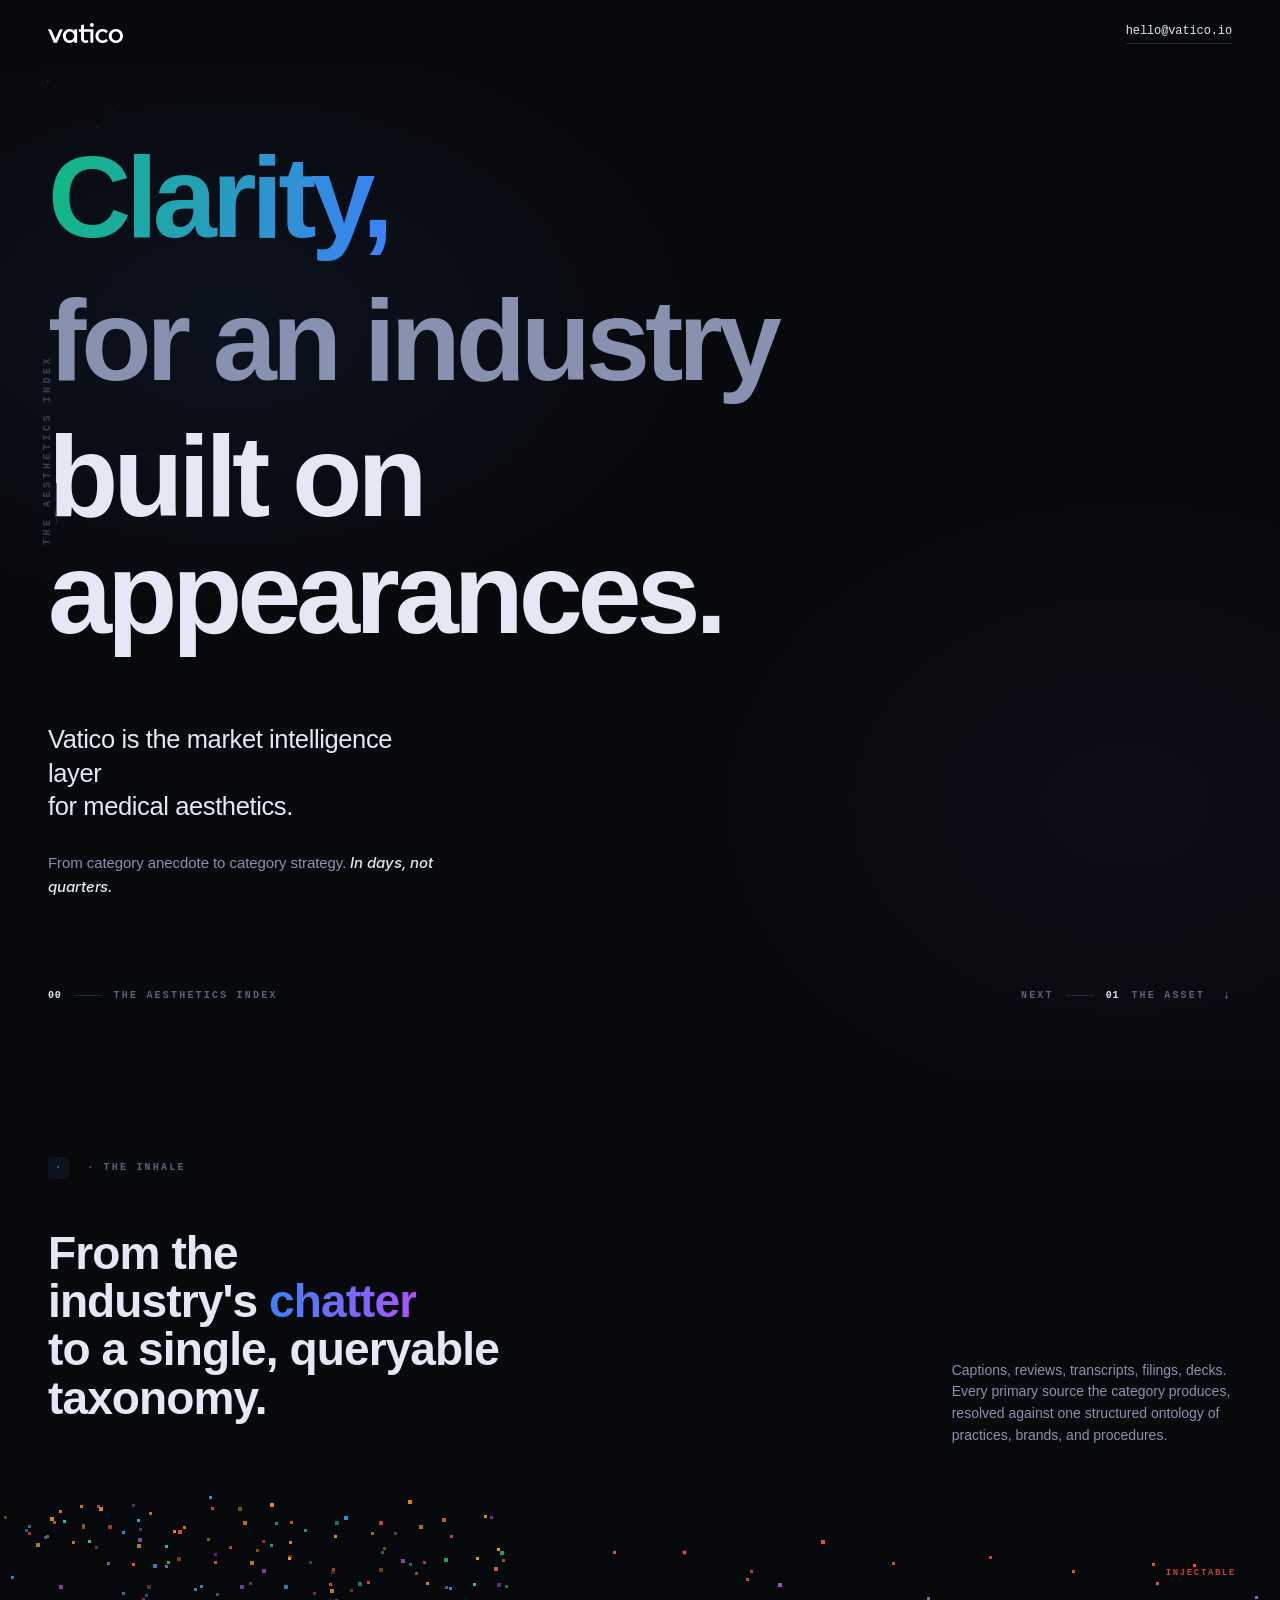
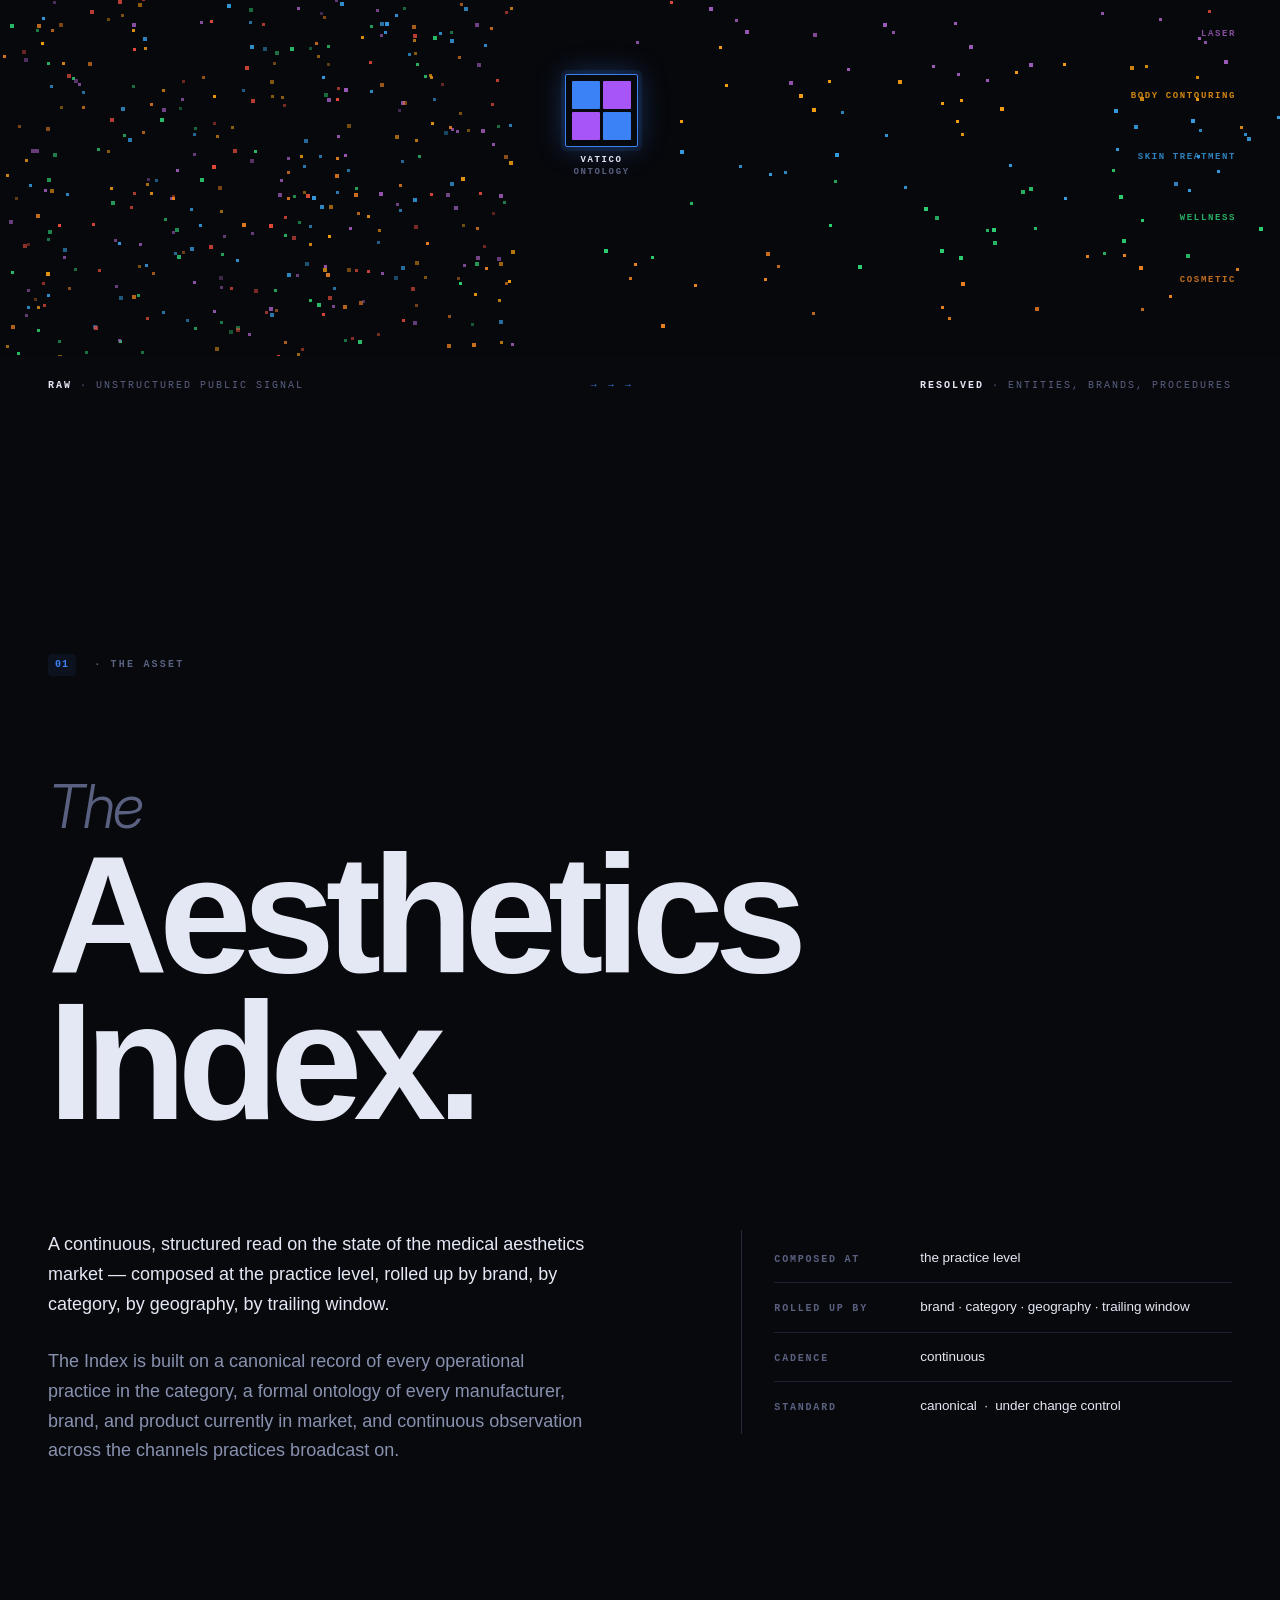
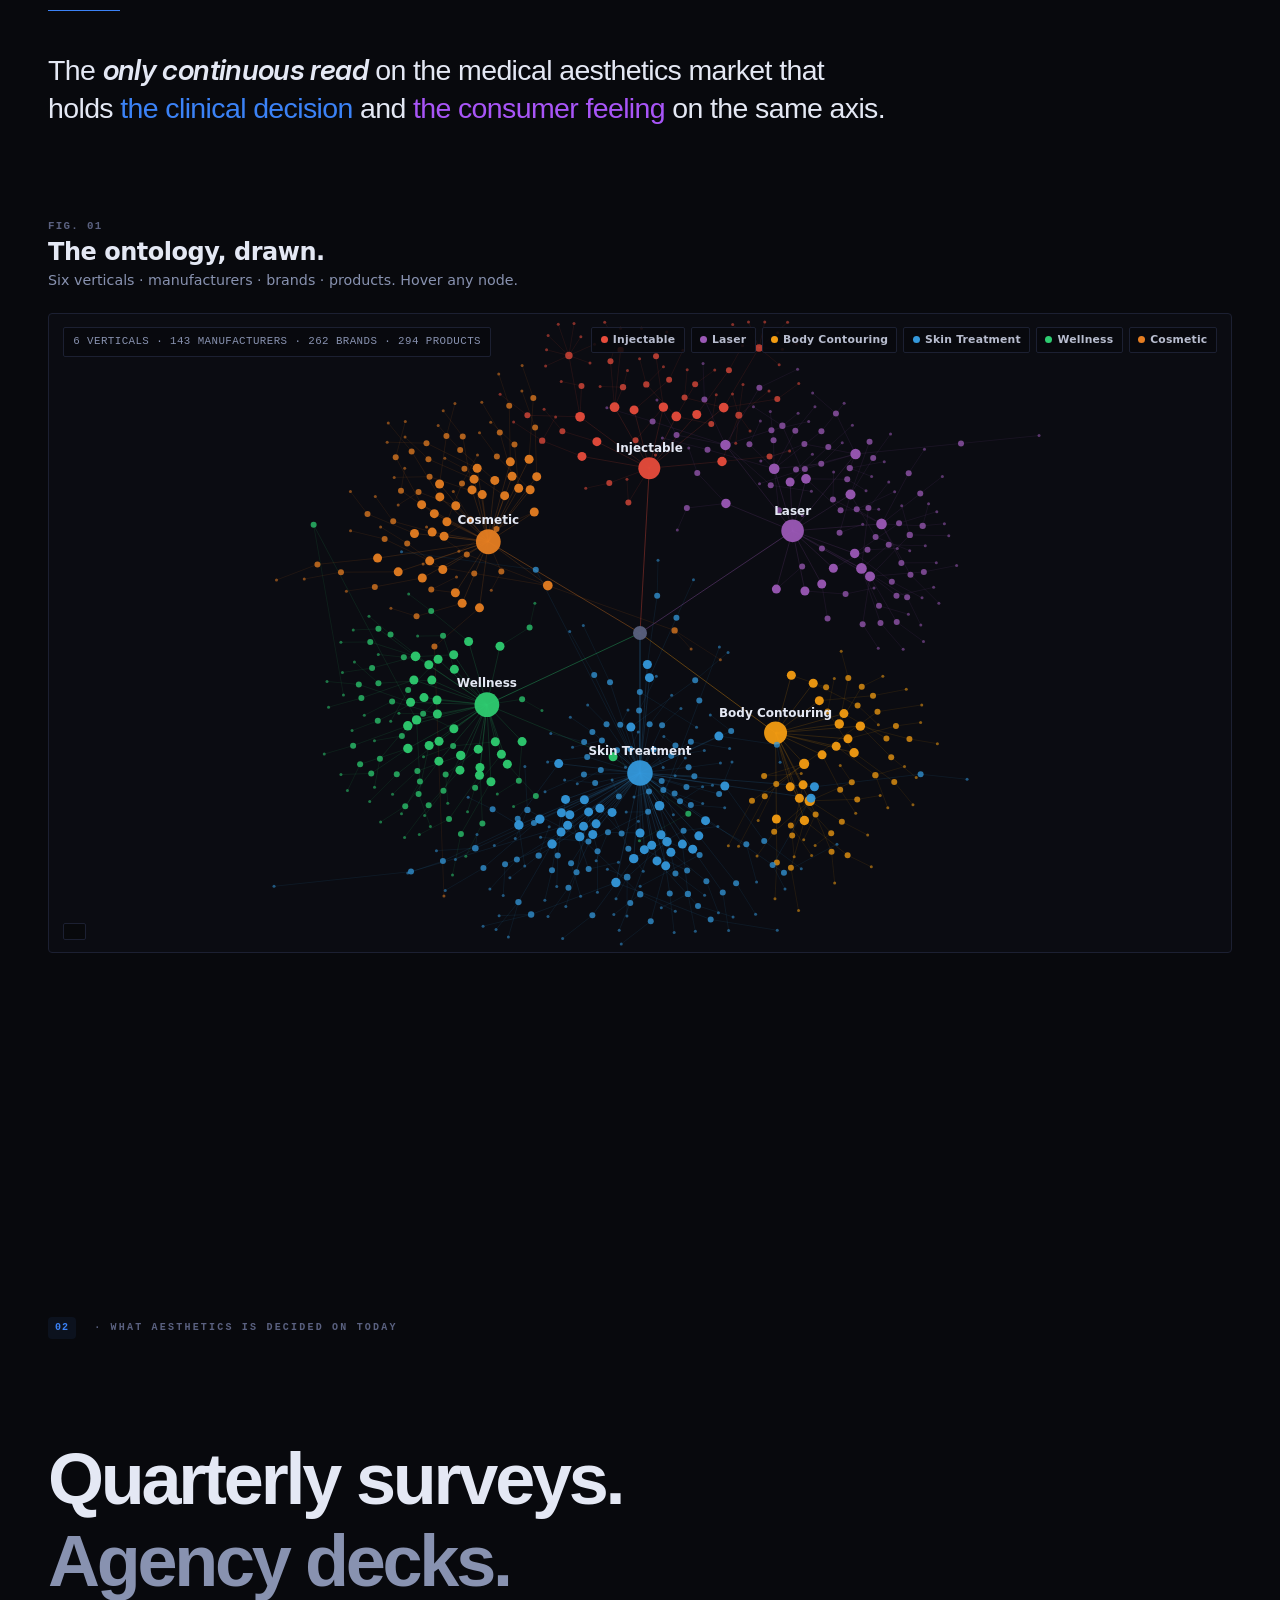
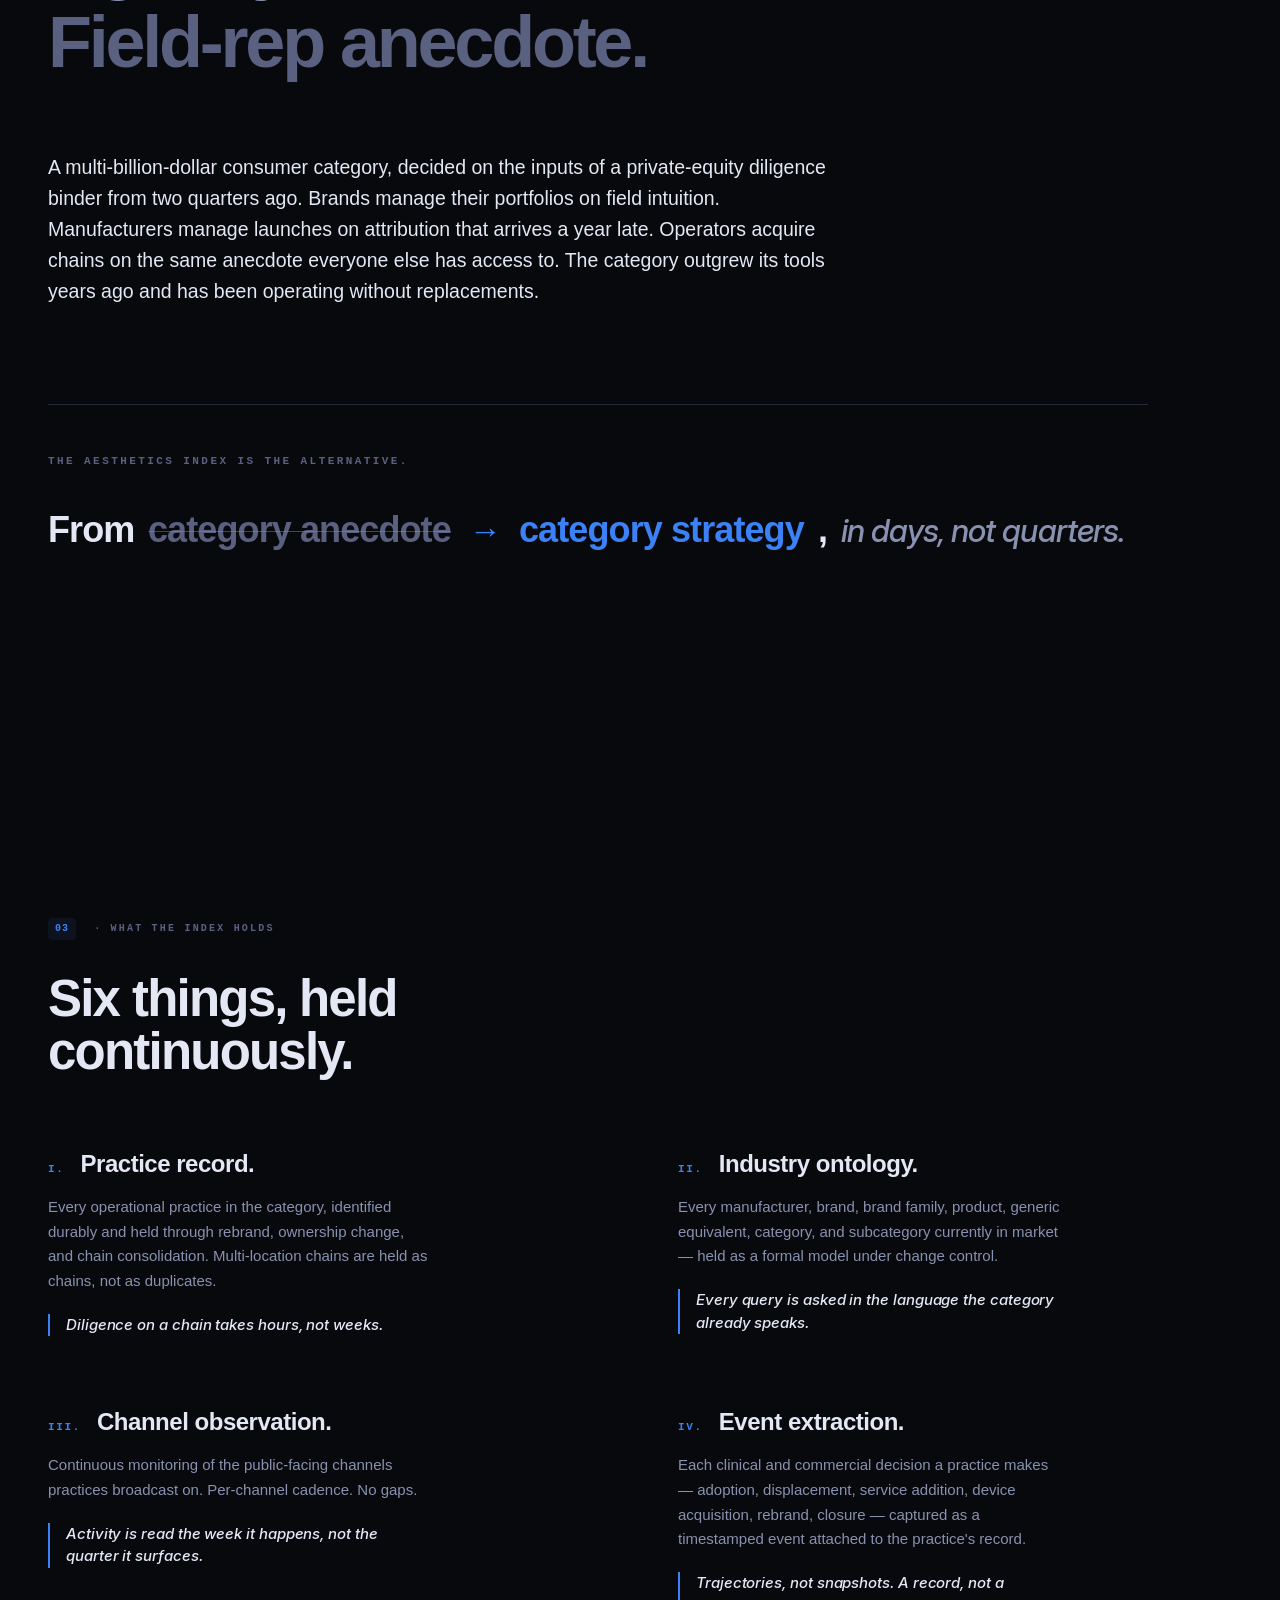
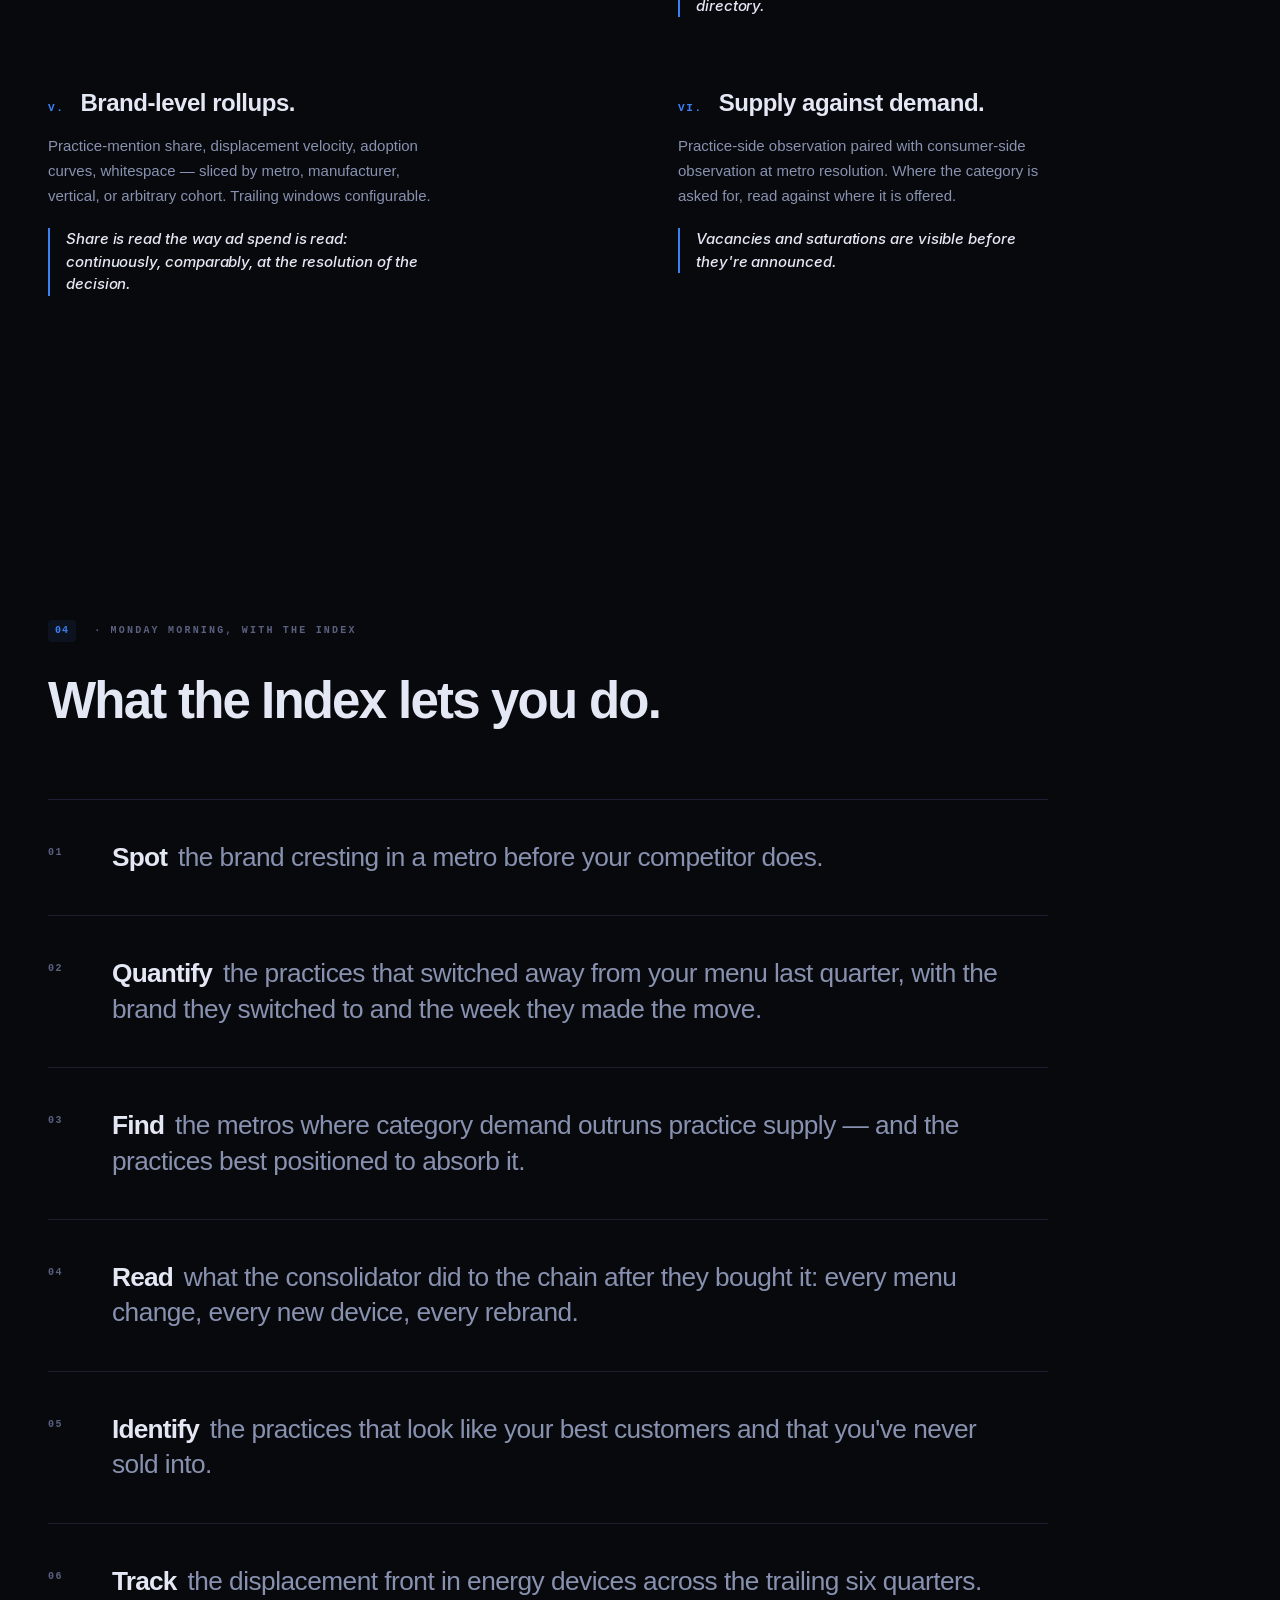
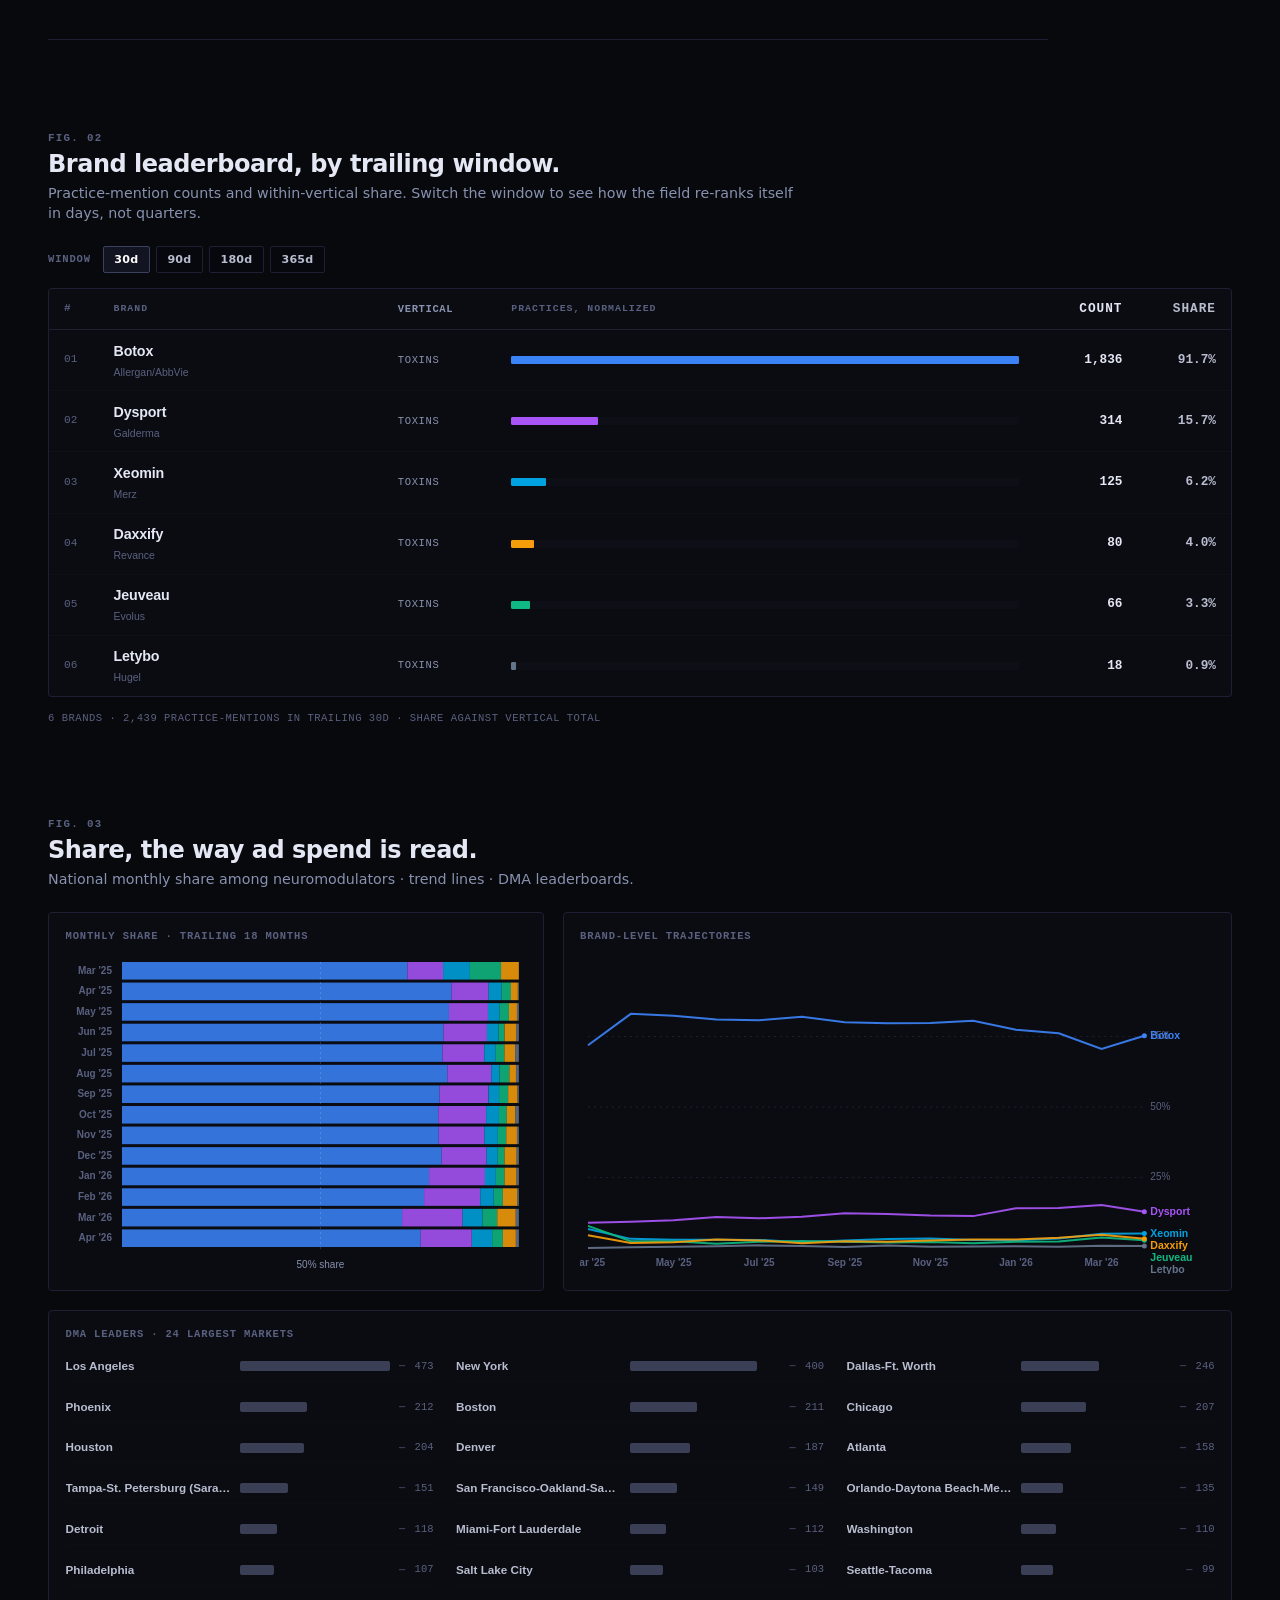
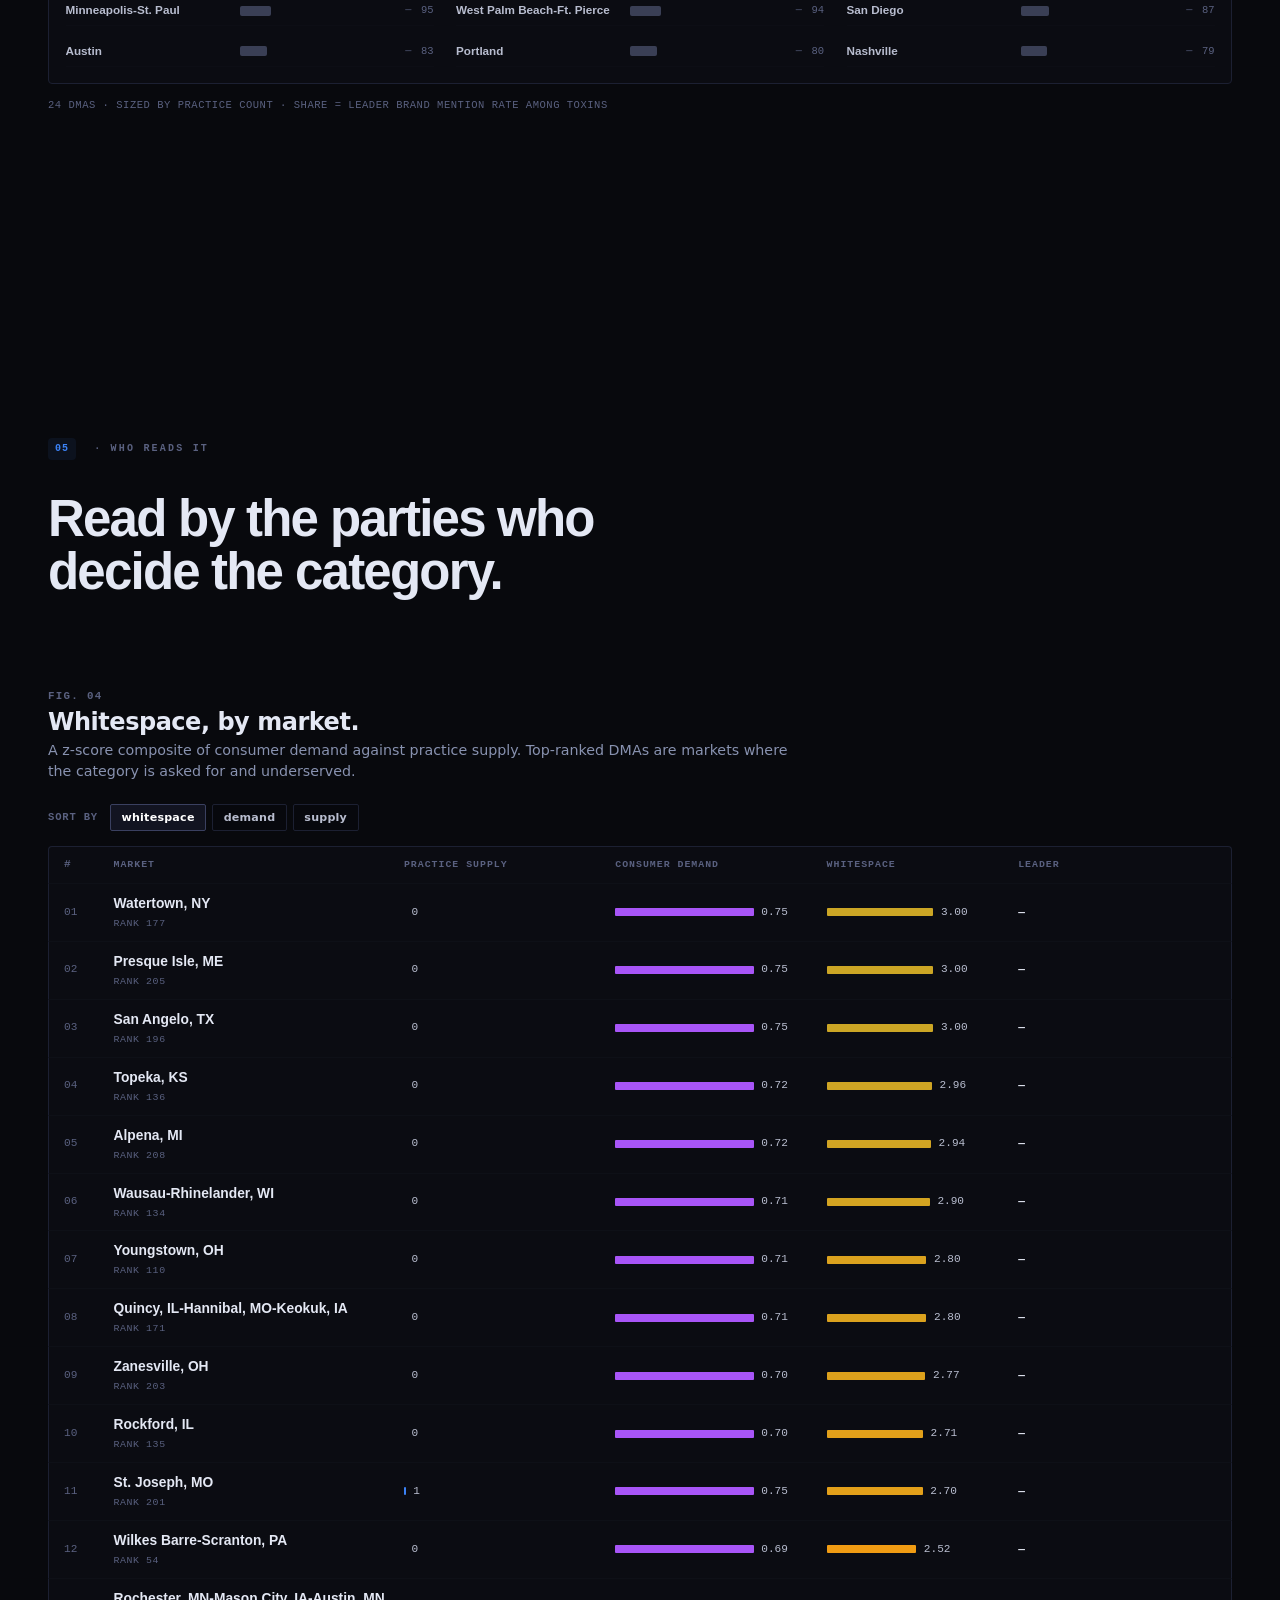
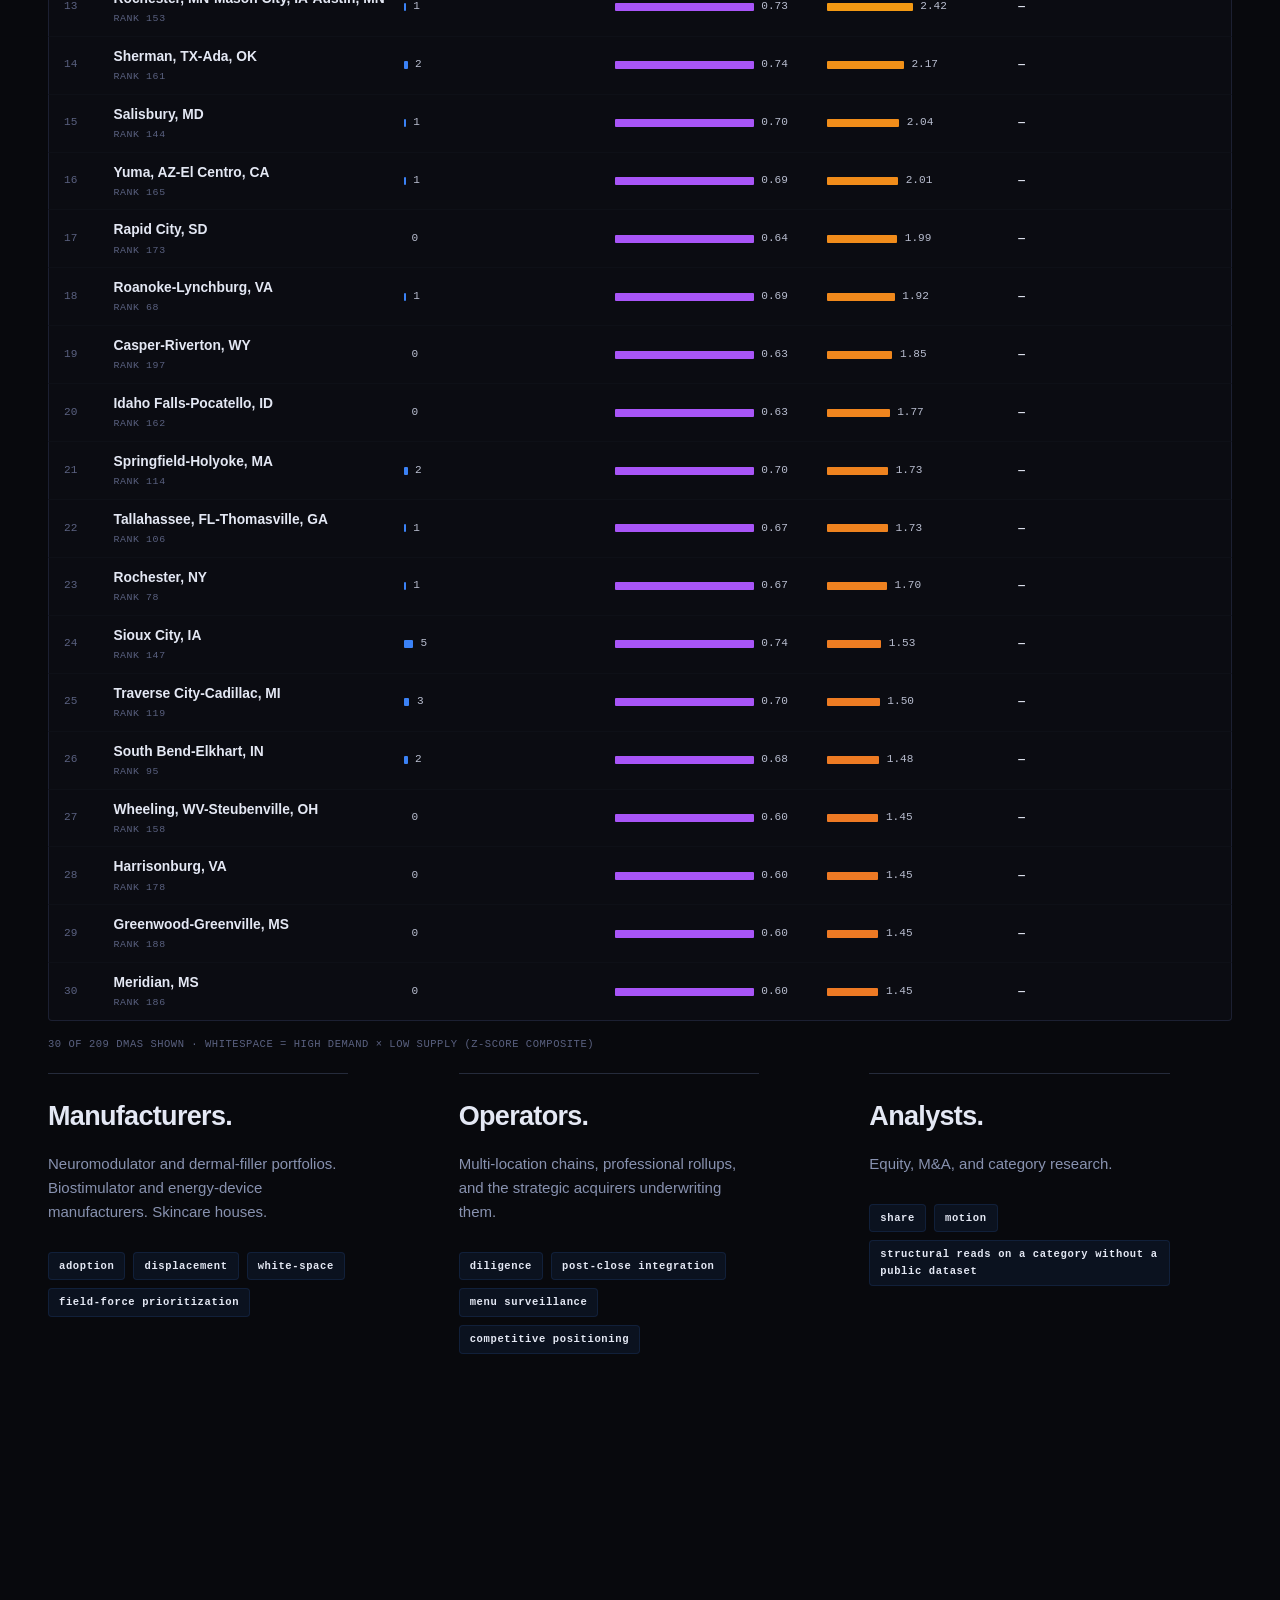
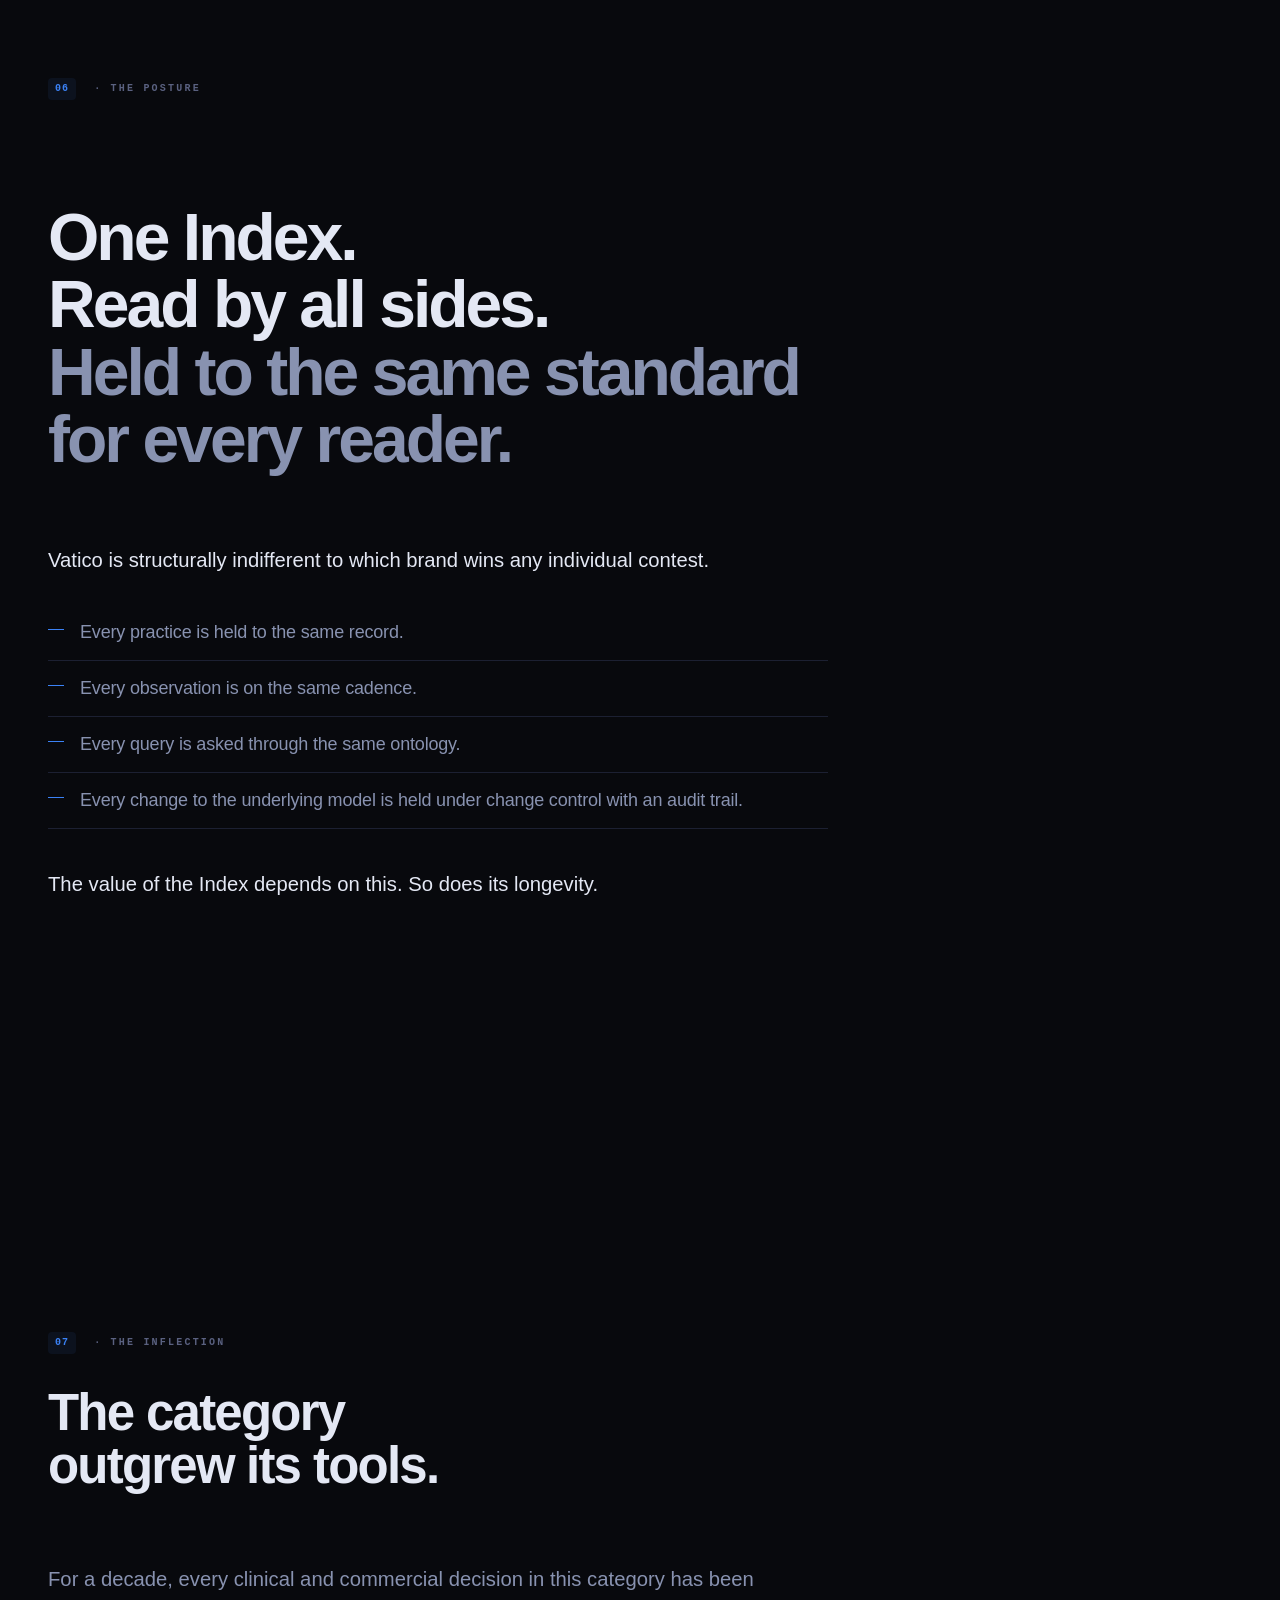
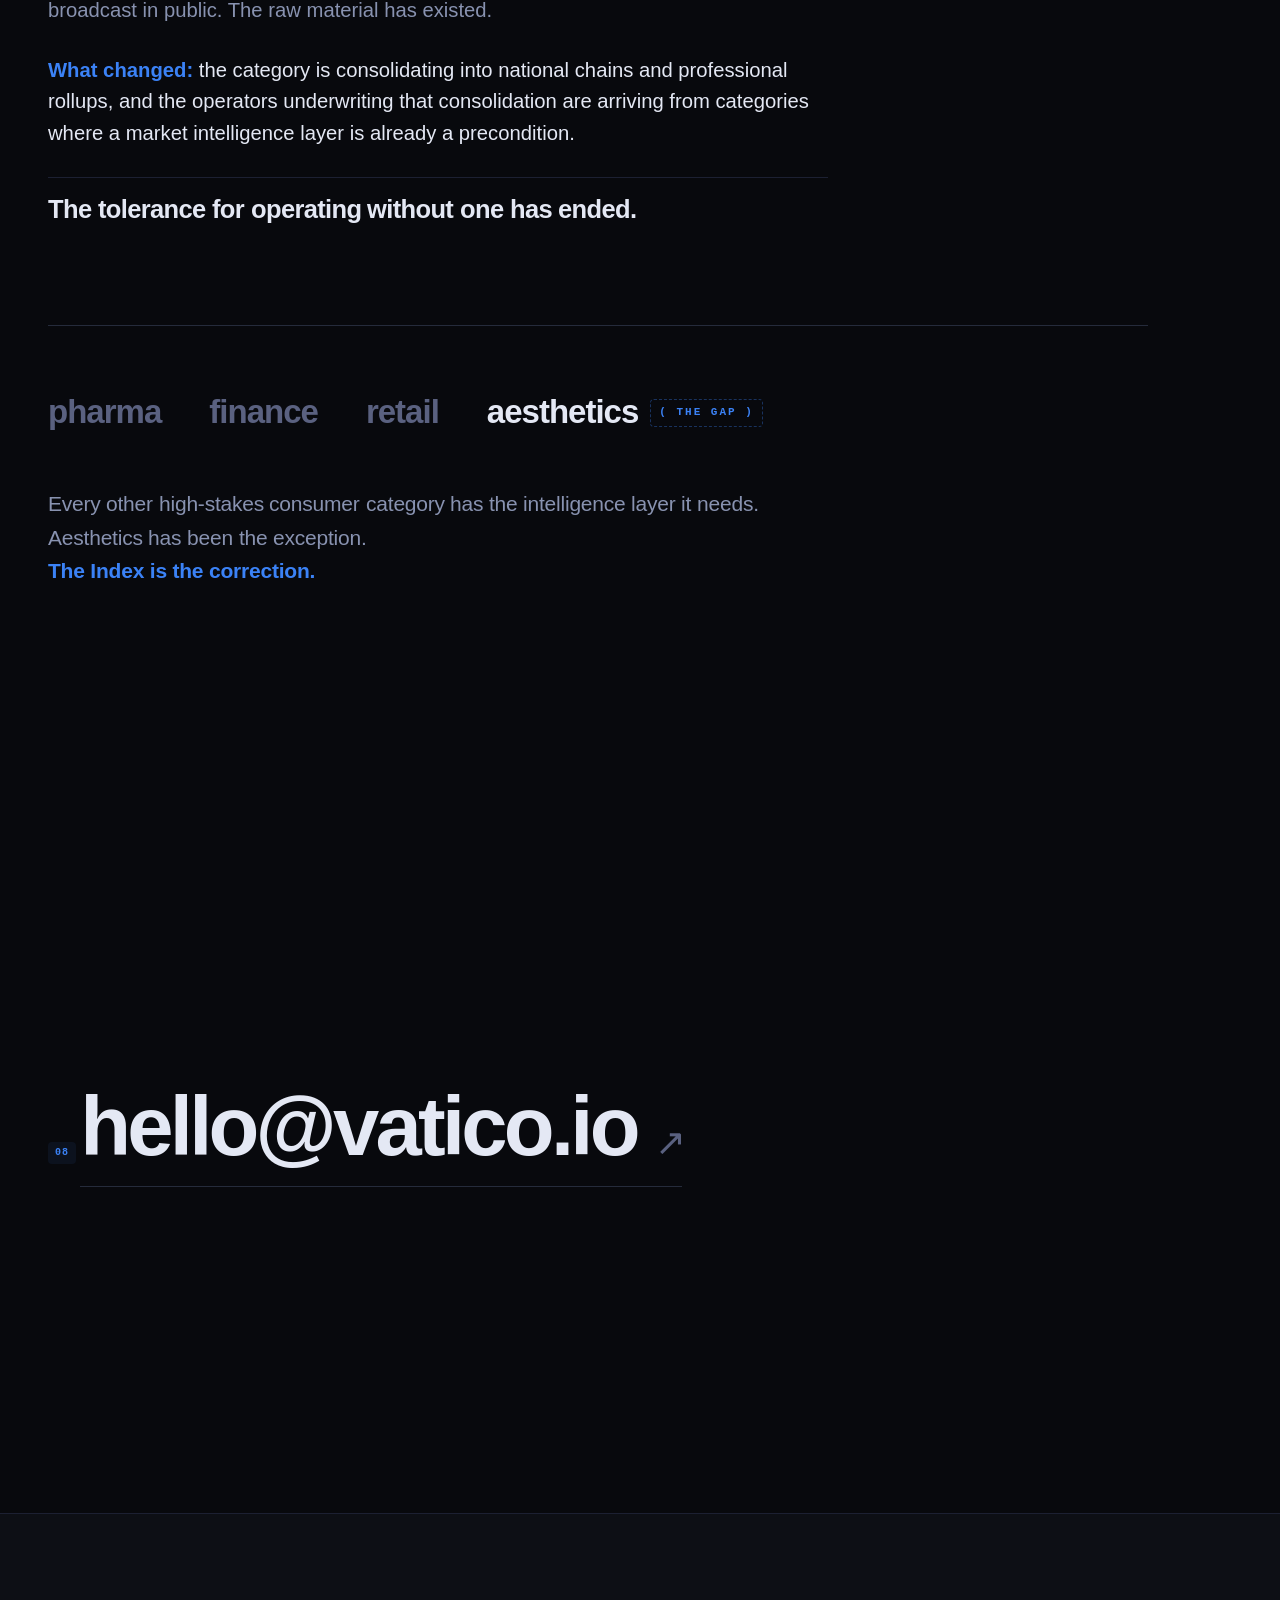
==== commit 22706e97: "Wire v2 visuals into v1a; add data + protection layer Visual integration (v2 → v1a): - §0.5 INGEST F" ====
--- a/preview/index.html
+++ b/preview/index.html
@@ -7,6 +7,7 @@
 <meta name="description" content="The Aesthetics Index. A continuous, structured read on the state of the medical aesthetics market. From category anecdote to category strategy, in days not quarters.">
 <link rel="stylesheet" href="colors_and_type.css">
 <link rel="stylesheet" href="site.css?v=12">
+<link rel="stylesheet" href="visuals/visuals.css?v=6">
 <link rel="icon" href="assets/vatico-logo-white.svg">
 </head>
 <body>
@@ -86,6 +87,50 @@
 </header>
 
 <!-- ============================================================
+     0.5 — INGEST FLOW
+     Raw chatter → Vatico ontology → structured signal.
+     A live, animated "data inhale" that sits between the
+     hero and §01. Title + sub on the left, viz on the right.
+     ============================================================ -->
+<section class="sec-signal" aria-labelledby="sf-title">
+  <div class="sec-signal-head">
+    <div>
+      <div class="eyebrow"><span class="eyebrow-num">·</span>&nbsp;·&nbsp;the inhale</div>
+      <h2 class="sec-signal-title" id="sf-title">From the industry's <em>chatter</em><br>to a single, queryable taxonomy.</h2>
+    </div>
+    <p class="sec-signal-sub">Captions, reviews, transcripts, filings, decks. Every primary source the category produces, resolved against one structured ontology of practices, brands, and procedures.</p>
+  </div>
+
+  <p class="sr-only">
+    Visual: Vatico ingests captions, reviews, transcripts, filings, and decks
+    from the public channels practices broadcast on, and resolves every
+    mention against one structured ontology of practices, brands, and
+    procedures. The animation shows raw signal flowing left-to-right through
+    the Vatico ontology and out as resolved entities, brands, and procedures.
+  </p>
+
+  <div class="sf-stage" id="signal-flow" aria-hidden="true">
+    <canvas class="sf-canvas"></canvas>
+    <div class="sf-ingest">
+      <div class="sf-ingest-glyph"><span></span><span></span><span></span><span></span></div>
+      <div class="sf-ingest-label">VATICO<br><em>ontology</em></div>
+    </div>
+    <noscript>
+      Animated diagram: raw, unstructured public signal on the left
+      (captions, reviews, transcripts, filings, decks) flows through the
+      Vatico ontology in the center, and exits on the right as resolved
+      entities, brands, and procedures. The ingest is continuous.
+    </noscript>
+  </div>
+
+  <div class="sec-signal-foot">
+    <span><strong>raw</strong>&nbsp;· unstructured public signal</span>
+    <span class="sf-foot-arrow">→&nbsp;→&nbsp;→</span>
+    <span><strong>resolved</strong>&nbsp;· entities, brands, procedures</span>
+  </div>
+</section>
+
+<!-- ============================================================
      01 — THE ASSET
      The Aesthetics Index (as wordmark / artifact)
      Corpus claim body. Pattern C closing.
@@ -144,6 +189,43 @@
       on the same axis.
     </p>
   </div>
+
+  <!-- Visual 03 — Brand ontology force graph -->
+  <figure class="viz viz-ontology reveal delay-3" aria-labelledby="viz-ontology-cap">
+    <p class="sr-only">
+      Visual: A formal ontology of every manufacturer, brand, brand family,
+      product, generic equivalent, category, and subcategory currently in
+      market in U.S. medical aesthetics. Built once and maintained against
+      the live corpus. The force graph is the ontology, drawn.
+    </p>
+    <figcaption class="viz-cap" id="viz-ontology-cap">
+      <span class="viz-cap-num">fig.&nbsp;01</span>
+      <span class="viz-cap-title">The ontology, drawn.</span>
+      <span class="viz-cap-sub">Six verticals · manufacturers · brands · products. Hover any node.</span>
+    </figcaption>
+    <div class="viz-frame viz-frame-ontology">
+      <canvas id="ontology-canvas"></canvas>
+      <div class="viz-overlay viz-overlay-tl">
+        <div class="viz-stats" id="ontology-stats">loading…</div>
+      </div>
+      <div class="viz-overlay viz-overlay-tr" id="ontology-filter">
+        <button class="viz-chip" data-vert="Injectable"><i style="background:#e74c3c"></i>Injectable</button>
+        <button class="viz-chip" data-vert="Laser"><i style="background:#9b59b6"></i>Laser</button>
+        <button class="viz-chip" data-vert="Body Contouring"><i style="background:#f39c12"></i>Body Contouring</button>
+        <button class="viz-chip" data-vert="Skin Treatment"><i style="background:#3498db"></i>Skin Treatment</button>
+        <button class="viz-chip" data-vert="Wellness"><i style="background:#2ecc71"></i>Wellness</button>
+        <button class="viz-chip" data-vert="Cosmetic"><i style="background:#e67e22"></i>Cosmetic</button>
+      </div>
+      <div class="viz-overlay viz-overlay-bl" id="ontology-label"></div>
+      <noscript>
+        Interactive force-directed graph of the Vatico ontology: six
+        verticals (Injectable, Laser, Body Contouring, Skin Treatment,
+        Wellness, Cosmetic) connected to manufacturers, brand families,
+        and individual products. Filter chips at the top right scope the
+        view to one vertical.
+      </noscript>
+    </div>
+  </figure>
 </section>
 
 <!-- ============================================================
@@ -317,6 +399,80 @@
       the displacement front in energy devices across the trailing six quarters.
     </li>
   </ol>
+
+  <!-- Visual 05 — Trailing-window leaderboard -->
+  <figure class="viz viz-leaderboard reveal" id="timeline-root" aria-labelledby="viz-timeline-cap">
+    <p class="sr-only">
+      Visual: Trajectories, not snapshots. We track the market over time
+      as a continuous record, not a static directory. The leaderboard
+      shows practice-mention counts and within-vertical share for each
+      brand across the selected trailing window. Switch the window to
+      see the field re-rank itself in days, not quarters.
+    </p>
+    <figcaption class="viz-cap" id="viz-timeline-cap">
+      <span class="viz-cap-num">fig.&nbsp;02</span>
+      <span class="viz-cap-title">Brand leaderboard, by trailing window.</span>
+      <span class="viz-cap-sub">Practice-mention counts and within-vertical share. Switch the window to see how the field re-ranks itself in days, not quarters.</span>
+    </figcaption>
+    <div class="tw-tabs" aria-label="Trailing window">
+      <span class="tw-tabs-label">window</span>
+      <button data-window="30d" class="active">30d</button>
+      <button data-window="90d">90d</button>
+      <button data-window="180d">180d</button>
+      <button data-window="365d">365d</button>
+    </div>
+    <div class="tw-table-head">
+      <div class="tw-rank">#</div>
+      <div class="tw-brand">Brand</div>
+      <div class="tw-vert">Vertical</div>
+      <div class="tw-bar-h">Practices, normalized</div>
+      <div class="tw-count">Count</div>
+      <div class="tw-share">Share</div>
+    </div>
+    <div class="tw-table"></div>
+    <div class="timeline-meta viz-meta"></div>
+    <noscript>
+      Sortable leaderboard table: brand, vertical, normalized practice-mention
+      count bar, raw count, and within-vertical share, ranked by count for
+      the selected trailing window (30, 90, 180, or 365 days).
+    </noscript>
+  </figure>
+
+  <!-- Visual 06 — Share-of-voice in toxins -->
+  <figure class="viz viz-sov reveal" id="sov-root" aria-labelledby="viz-sov-cap">
+    <p class="sr-only">
+      Visual: The signal was always there. It just needed an instrument.
+      Practice-mention share among the six U.S. neurotoxins, month by
+      month, across the full operational corpus, with brand-level
+      trajectories and a leaderboard of the 24 largest DMAs.
+    </p>
+    <figcaption class="viz-cap" id="viz-sov-cap">
+      <span class="viz-cap-num">fig.&nbsp;03</span>
+      <span class="viz-cap-title">Share, the way ad spend is read.</span>
+      <span class="viz-cap-sub">National monthly share among neuromodulators · trend lines · DMA leaderboards.</span>
+    </figcaption>
+    <div class="sov-grid">
+      <div class="sov-panel sov-panel-bars">
+        <div class="sov-panel-title">Monthly share · trailing 18 months</div>
+        <div class="sov-bars"></div>
+      </div>
+      <div class="sov-panel sov-panel-lines">
+        <div class="sov-panel-title">Brand-level trajectories</div>
+        <div class="sov-lines"></div>
+      </div>
+    </div>
+    <div class="sov-panel sov-panel-dma">
+      <div class="sov-panel-title">DMA leaders · 24 largest markets</div>
+      <div class="sov-dma"></div>
+    </div>
+    <div class="sov-meta viz-meta"></div>
+    <noscript>
+      Three-panel chart: stacked monthly share bars across the trailing
+      18 months for the six U.S. neurotoxins; brand-level trajectory
+      lines over the same window; and a leaderboard of the 24 largest
+      U.S. DMAs showing the share-leading neurotoxin in each market.
+    </noscript>
+  </figure>
 </section>
 
 <!-- ============================================================
@@ -328,6 +484,35 @@
     <div class="eyebrow"><span class="eyebrow-num">05</span>&nbsp;·&nbsp;who reads it</div>
     <h2 class="sec-h2 reveal">Read by the parties who decide the category.</h2>
   </div>
+
+  <!-- Visual 07 — DMA whitespace leaderboard -->
+  <figure class="viz viz-leaderboard reveal" id="whitespace-root" aria-labelledby="viz-ws-cap">
+    <p class="sr-only">
+      Visual: Vacancies and saturations are visible before they're
+      announced. The leaderboard ranks U.S. designated market areas
+      (DMAs) by a z-score composite of consumer demand against practice
+      supply. Top-ranked DMAs are markets where the category is asked
+      for and underserved.
+    </p>
+    <figcaption class="viz-cap" id="viz-ws-cap">
+      <span class="viz-cap-num">fig.&nbsp;04</span>
+      <span class="viz-cap-title">Whitespace, by market.</span>
+      <span class="viz-cap-sub">A z-score composite of consumer demand against practice supply. Top-ranked DMAs are markets where the category is asked for and underserved.</span>
+    </figcaption>
+    <div class="ws-filter tw-tabs">
+      <span class="tw-tabs-label">sort by</span>
+      <button data-mode="whitespace" class="active">whitespace</button>
+      <button data-mode="demand">demand</button>
+      <button data-mode="supply">supply</button>
+    </div>
+    <div class="ws-table"></div>
+    <div class="ws-meta viz-meta"></div>
+    <noscript>
+      Sortable leaderboard table of U.S. DMAs by whitespace score
+      (consumer demand minus practice supply, normalized). Sort modes:
+      whitespace, demand, or supply.
+    </noscript>
+  </figure>
 
   <div class="readers-grid">
     <article class="reader reveal">
@@ -488,6 +673,11 @@
 
 <!-- Scripts -->
 <script src="hero-field.js"></script>
+<script src="visuals/visual-02-ingest.js?v=6"></script>
+<script src="visuals/visual-03-ontology.js?v=1"></script>
+<script src="visuals/visual-05-timeline.js?v=3"></script>
+<script src="visuals/visual-06-sov.js?v=2"></script>
+<script src="visuals/visual-07-whitespace.js?v=3"></script>
 <script src="site.js?v=8"></script>
 
 </body>
--- a/preview/site.css
+++ b/preview/site.css
@@ -956,17 +956,13 @@
   padding-bottom: 160px;
   max-width: var(--maxw-wide);
 }
-.door-canvas {
-  position: absolute; inset: 0;
-  z-index: 0;
-  opacity: 0.45;
-}
+/* Decorative dot field + glow on §08 are hidden — they were
+   bounded by .sec-door's max-width box, producing a visible
+   hard edge against the body background. Type-led finale stands
+   on its own. Markup left intact in case we want them back. */
+.door-canvas,
 .door-glow {
-  position: absolute; inset: 0; pointer-events: none;
-  z-index: 1;
-  background:
-    radial-gradient(ellipse 70% 55% at 70% 40%, rgba(59,130,246,0.08) 0%, transparent 60%),
-    radial-gradient(ellipse 55% 50% at 20% 70%, rgba(168,85,247,0.05) 0%, transparent 65%);
+  display: none;
 }
 .door-inner {
   position: relative;
@@ -1178,3 +1174,54 @@
   .reveal { transition: none; }
   .hero-tagline .line, .hero-marks, .hero-defn, .hero-outcome, .hero-foot { opacity: 1; animation: none; }
 }
+
+/* ============================================================
+   Accessibility — sr-only utility, focus-visible rings,
+   noscript fallback styling.
+   Per asset-pack/BRAND.md §6 floor.
+   ============================================================ */
+.sr-only {
+  position: absolute;
+  width: 1px;
+  height: 1px;
+  padding: 0;
+  margin: -1px;
+  overflow: hidden;
+  clip: rect(0, 0, 0, 0);
+  white-space: nowrap;
+  border: 0;
+}
+
+/* Visible focus rings on every interactive control inside the visuals
+   (filter chips, trailing-window tabs, sort-mode tabs). Honors the
+   "no decorative chrome" rule by only painting a ring when the user
+   is actually keyboard-navigating. */
+.viz-chip:focus-visible,
+.tw-tabs button:focus-visible,
+.ws-filter button:focus-visible,
+.timeline-scrubber button:focus-visible {
+  outline: 2px solid var(--blue, #3B82F6);
+  outline-offset: 2px;
+  border-radius: 3px;
+}
+.nav a:focus-visible,
+.footer-links a:focus-visible,
+.hero-foot-r:focus-visible {
+  outline: 2px solid var(--blue, #3B82F6);
+  outline-offset: 3px;
+  border-radius: 2px;
+}
+
+/* No-JS / SSR fallback content inside each visual figure.
+   When JS runs, the canvas/table is filled and noscript stays hidden.
+   When JS is off, the noscript text describes what would have rendered. */
+.viz noscript,
+.sec-signal noscript {
+  display: block;
+  padding: 32px;
+  color: var(--muted-2, #8892b0);
+  font-size: 0.92rem;
+  line-height: 1.55;
+  text-align: center;
+  font-style: italic;
+}
--- a/preview/visuals/visuals.css
+++ b/preview/visuals/visuals.css
@@ -0,0 +1,837 @@
+/* ============================================================
+   Visuals — shared styling
+   Type-led, on-brand, generous whitespace, dark surfaces.
+   ============================================================ */
+
+.viz {
+  margin: 6rem 0 0 0;
+  padding: 0;
+  position: relative;
+}
+
+.viz-cap {
+  display: flex;
+  flex-direction: column;
+  gap: 0.25rem;
+  margin: 0 0 1.5rem 0;
+  padding: 0;
+  max-width: 56rem;
+}
+.viz-cap-num {
+  font-family: 'JetBrains Mono', ui-monospace, monospace;
+  font-size: 0.72rem;
+  letter-spacing: 0.12em;
+  text-transform: uppercase;
+  color: #5a6180;
+  font-weight: 700;
+}
+.viz-cap-title {
+  font-family: 'Inter', system-ui, sans-serif;
+  font-size: 1.6rem;
+  line-height: 1.15;
+  letter-spacing: -0.02em;
+  font-weight: 700;
+  color: #e4e8f4;
+  text-wrap: balance;
+}
+.viz-cap-sub {
+  font-family: 'Inter', system-ui, sans-serif;
+  font-size: 0.95rem;
+  line-height: 1.45;
+  color: #8892b0;
+  max-width: 50rem;
+  text-wrap: pretty;
+}
+
+.viz-frame {
+  position: relative;
+  width: 100%;
+  background: #0b0c12;
+  border: 1px solid #1c2032;
+  border-radius: 4px;
+  overflow: hidden;
+}
+
+.viz-overlay {
+  position: absolute;
+  display: flex;
+  gap: 0.4rem;
+  flex-wrap: wrap;
+  pointer-events: auto;
+}
+.viz-overlay-tl { top: 0.85rem; left: 0.95rem; }
+.viz-overlay-tr { top: 0.85rem; right: 0.95rem; }
+.viz-overlay-bl { bottom: 0.85rem; left: 0.95rem; }
+
+.viz-stats {
+  font-family: 'JetBrains Mono', ui-monospace, monospace;
+  font-size: 0.72rem;
+  letter-spacing: 0.04em;
+  color: #8892b0;
+  text-transform: uppercase;
+  padding: 0.35rem 0.6rem;
+  background: rgba(8,9,13,0.85);
+  border: 1px solid #1c2032;
+  border-radius: 2px;
+}
+
+.viz-chip, .ws-filter button, .timeline-scrubber button {
+  display: inline-flex;
+  align-items: center;
+  gap: 0.35rem;
+  font-family: 'Inter', system-ui, sans-serif;
+  font-size: 0.72rem;
+  font-weight: 600;
+  letter-spacing: 0.02em;
+  color: #b8bdcf;
+  background: rgba(8,9,13,0.85);
+  border: 1px solid #1c2032;
+  border-radius: 2px;
+  padding: 0.35rem 0.55rem;
+  cursor: pointer;
+  transition: color 120ms ease, border-color 120ms ease, background 120ms ease;
+}
+.viz-chip i {
+  width: 7px; height: 7px; border-radius: 50%; display: inline-block;
+}
+.viz-chip:hover, .ws-filter button:hover, .timeline-scrubber button:hover {
+  color: #e4e8f4;
+  border-color: #2a2f47;
+}
+.viz-chip.active, .ws-filter button.active, .timeline-scrubber button.active {
+  color: #fff;
+  border-color: #3a4060;
+  background: rgba(20,22,34,0.95);
+}
+
+.viz-meta {
+  font-family: 'JetBrains Mono', ui-monospace, monospace;
+  font-size: 0.7rem;
+  letter-spacing: 0.05em;
+  color: #5a6180;
+  text-transform: uppercase;
+  margin-top: 0.85rem;
+}
+
+/* ===== Visual 03 — Ontology ===== */
+.viz-frame-ontology {
+  height: 640px;
+  max-height: 78vh;
+}
+.viz-frame-ontology canvas {
+  position: absolute; inset: 0; width: 100%; height: 100%;
+  display: block;
+}
+#ontology-label {
+  font-family: 'Inter', system-ui, sans-serif;
+  font-size: 0.85rem;
+  font-weight: 700;
+  letter-spacing: 0.01em;
+  background: rgba(8,9,13,0.92);
+  border: 1px solid #1c2032;
+  border-radius: 2px;
+  padding: 0.5rem 0.7rem;
+  min-height: 1rem;
+  pointer-events: none;
+  max-width: 24rem;
+}
+
+/* ===== Visual 05 — Timeline ===== */
+.viz-timeline {
+  display: flex;
+  flex-direction: column;
+}
+.timeline-controls {
+  display: flex;
+  justify-content: space-between;
+  align-items: flex-start;
+  gap: 1rem;
+  margin-bottom: 1rem;
+  flex-wrap: wrap;
+}
+.timeline-legend {
+  display: flex;
+  flex-wrap: wrap;
+  gap: 0.4rem;
+}
+.tl-chip {
+  display: inline-flex;
+  align-items: center;
+  gap: 0.4rem;
+  font-family: 'Inter', system-ui, sans-serif;
+  font-size: 0.72rem;
+  font-weight: 600;
+  color: #b8bdcf;
+  background: transparent;
+  border: 1px solid #1c2032;
+  border-radius: 2px;
+  padding: 0.3rem 0.55rem;
+  cursor: pointer;
+  transition: all 120ms ease;
+}
+.tl-chip i {
+  width: 8px; height: 8px; display: inline-block; border-radius: 1px;
+}
+.tl-chip em {
+  font-style: normal;
+  font-family: 'JetBrains Mono', monospace;
+  font-size: 0.68rem;
+  color: #5a6180;
+}
+.tl-chip.active { color: #fff; border-color: #3a4060; background: rgba(20,22,34,0.95); }
+.tl-chip.dim { opacity: 0.4; }
+.tl-chip:hover:not(.dim) { border-color: #2a2f47; color: #e4e8f4; }
+
+.timeline-scrubber {
+  display: inline-flex; align-items: center; gap: 0.3rem;
+}
+.tl-scrub-label {
+  font-family: 'JetBrains Mono', monospace;
+  font-size: 0.7rem;
+  letter-spacing: 0.06em;
+  color: #5a6180;
+  text-transform: uppercase;
+  margin-right: 0.4rem;
+}
+
+.timeline-chart {
+  width: 100%;
+  height: 320px;
+  background: #0b0c12;
+  border: 1px solid #1c2032;
+  border-bottom: none;
+  border-radius: 4px 4px 0 0;
+}
+.timeline-chart svg { width: 100%; height: 100%; display: block; }
+
+.timeline-dots-wrap {
+  width: 100%;
+  height: 80px;
+  background: #0b0c12;
+  border: 1px solid #1c2032;
+  border-top: 1px dashed #1c2032;
+  border-radius: 0 0 4px 4px;
+}
+.timeline-dots-wrap svg { width: 100%; height: 100%; display: block; }
+
+/* ===== Visual 06 — Share-of-voice ===== */
+.sov-grid {
+  display: grid;
+  grid-template-columns: minmax(0, 1fr) minmax(0, 1.35fr);
+  gap: 1.25rem;
+  margin-bottom: 1.25rem;
+}
+@media (max-width: 900px) {
+  .sov-grid { grid-template-columns: 1fr; }
+}
+.sov-panel {
+  background: #0b0c12;
+  border: 1px solid #1c2032;
+  border-radius: 4px;
+  padding: 1rem 1.1rem 1.1rem;
+}
+.sov-panel-title {
+  font-family: 'JetBrains Mono', monospace;
+  font-size: 0.7rem;
+  letter-spacing: 0.08em;
+  color: #5a6180;
+  text-transform: uppercase;
+  margin-bottom: 0.6rem;
+  font-weight: 700;
+}
+.sov-bars { width: 100%; height: 320px; }
+.sov-bars svg { width: 100%; height: 100%; display: block; }
+.sov-lines { width: 100%; height: 320px; }
+.sov-lines svg { width: 100%; height: 100%; display: block; }
+
+.sov-dma {
+  display: grid;
+  grid-template-columns: repeat(3, minmax(0, 1fr));
+  gap: 0.7rem 1.5rem;
+}
+@media (max-width: 800px) {
+  .sov-dma { grid-template-columns: 1fr; }
+}
+.sov-dma-cell {
+  display: grid;
+  grid-template-columns: 11rem minmax(0, 1fr) auto auto;
+  align-items: center;
+  gap: 0.6rem;
+  padding: 0.35rem 0;
+  border-bottom: 1px solid #14172238;
+}
+.sov-dma-name {
+  font-family: 'Inter', sans-serif;
+  font-size: 0.78rem;
+  font-weight: 600;
+  color: #b8bdcf;
+  white-space: nowrap; overflow: hidden; text-overflow: ellipsis;
+}
+.sov-dma-bar {
+  display: flex;
+  height: 10px;
+  background: #14172250;
+  border-radius: 2px;
+  overflow: hidden;
+}
+.sov-dma-bar span { height: 100%; display: block; }
+.sov-dma-leader {
+  font-family: 'JetBrains Mono', monospace;
+  font-size: 0.68rem;
+  font-weight: 700;
+  letter-spacing: 0.04em;
+}
+.sov-dma-total {
+  font-family: 'JetBrains Mono', monospace;
+  font-size: 0.7rem;
+  color: #5a6180;
+  font-variant-numeric: tabular-nums;
+}
+
+/* ============================================================
+   Visual 02 — Signal flow (full-bleed)
+   Edge-to-edge canvas. Caption above, foot labels below.
+   No box, no border, just black field with pixels.
+   ============================================================ */
+.sec-signal {
+  position: relative;
+  width: 100vw;
+  margin-left: calc(50% - 50vw);
+  margin-right: calc(50% - 50vw);
+  padding: 80px 0 56px;
+  background: #08090d;
+  /* 86px * 1.3 = 111.8 → 112. Drives both .sf-ingest container
+     and the inner .sf-ingest-glyph (which uses 0.65 of this). */
+  --sf-ingest-size: 112px;
+}
+.sec-signal-head {
+  max-width: var(--maxw-wide);
+  margin: 0 auto 36px;
+  padding: 0 var(--gutter);
+  display: flex;
+  justify-content: space-between;
+  align-items: flex-end;
+  gap: 40px;
+  flex-wrap: wrap;
+}
+.sec-signal-head .eyebrow { margin-bottom: 12px; }
+.sec-signal-title {
+  font-family: var(--font-sans);
+  font-size: clamp(28px, 3.6vw, 52px);
+  font-weight: 800;
+  letter-spacing: -0.02em;
+  line-height: 1.05;
+  color: var(--text);
+  max-width: 22ch;
+  text-wrap: balance;
+}
+.sec-signal-title em {
+  font-style: normal;
+  background: linear-gradient(90deg, #3B82F6 0%, #A855F7 100%);
+  -webkit-background-clip: text;
+  background-clip: text;
+  color: transparent;
+}
+.sec-signal-sub {
+  font-family: var(--font-sans);
+  font-size: 14px;
+  color: var(--muted-2);
+  max-width: 36ch;
+  line-height: 1.55;
+}
+
+.sf-stage {
+  position: relative;
+  width: 100%;
+  height: 460px;
+  background: #08090d;
+  overflow: hidden;
+}
+.sf-canvas {
+  position: absolute;
+  inset: 0;
+  width: 100%;
+  height: 100%;
+  display: block;
+}
+
+.sf-ingest {
+  position: absolute;
+  z-index: 3;
+  transform: translate(-50%, -50%);
+  width: var(--sf-ingest-size, 86px);
+  height: var(--sf-ingest-size, 86px);
+  display: flex;
+  flex-direction: column;
+  align-items: center;
+  justify-content: center;
+  pointer-events: none;
+  transition: width 200ms ease, height 200ms ease, top 250ms ease;
+}
+.sf-ingest-glyph {
+  width: calc(var(--sf-ingest-size, 86px) * 0.65);
+  height: calc(var(--sf-ingest-size, 86px) * 0.65);
+  display: grid;
+  grid-template-columns: 1fr 1fr;
+  grid-template-rows: 1fr 1fr;
+  gap: 3px;
+  background: #08090d;
+  border: 1px solid #3B82F6;
+  border-radius: 2px;
+  padding: 6px;
+  box-shadow:
+    0 0 0 4px rgba(59,130,246,0.10),
+    0 0 28px rgba(59,130,246,0.35);
+}
+.sf-ingest-glyph span {
+  background: #3B82F6;
+  border-radius: 1px;
+  animation: sfIngestPulse 1.6s ease-in-out infinite;
+}
+.sf-ingest-glyph span:nth-child(2) { animation-delay: 0.2s; background: #A855F7; }
+.sf-ingest-glyph span:nth-child(3) { animation-delay: 0.4s; background: #A855F7; }
+.sf-ingest-glyph span:nth-child(4) { animation-delay: 0.6s; }
+@keyframes sfIngestPulse {
+  0%, 100% { opacity: 0.55; }
+  50%      { opacity: 1; }
+}
+.sf-ingest-label {
+  margin-top: 8px;
+  font-family: var(--font-mono);
+  font-size: 9px;
+  letter-spacing: 0.18em;
+  text-transform: uppercase;
+  color: var(--text);
+  text-align: center;
+  font-weight: 700;
+  line-height: 1.3;
+}
+.sf-ingest-label em {
+  font-style: normal;
+  color: var(--muted);
+  font-weight: 600;
+}
+
+.sf-bands {
+  position: absolute;
+  inset: 0;
+  pointer-events: none;
+  z-index: 2;
+}
+.sf-band {
+  position: absolute;
+  transform: translate(-100%, -50%);
+  font-family: var(--font-mono);
+  font-size: 9px;
+  letter-spacing: 0.18em;
+  text-transform: uppercase;
+  font-weight: 700;
+  color: var(--c, var(--muted));
+  opacity: 0.85;
+  padding-right: 16px;
+  white-space: nowrap;
+}
+
+.sec-signal-foot {
+  max-width: var(--maxw-wide);
+  margin: 0 auto;
+  padding: 22px var(--gutter) 0;
+  display: flex;
+  justify-content: space-between;
+  gap: 24px;
+  font-family: var(--font-mono);
+  font-size: 10px;
+  letter-spacing: 0.20em;
+  text-transform: uppercase;
+  color: var(--muted);
+}
+.sec-signal-foot strong {
+  color: var(--text);
+  font-weight: 700;
+  letter-spacing: 0.20em;
+}
+.sec-signal-foot .sf-foot-arrow { color: var(--blue); letter-spacing: 0.25em; }
+
+@media (max-width: 760px) {
+  .sf-stage { height: 360px; }
+  .sec-signal-foot { display: none; }
+}
+
+
+.viz-leaderboard {
+  display: flex;
+  flex-direction: column;
+}
+.tw-tabs {
+  display: inline-flex;
+  align-items: center;
+  gap: 0.4rem;
+  margin-bottom: 1rem;
+}
+.tw-tabs-label {
+  font-family: 'JetBrains Mono', ui-monospace, monospace;
+  font-size: 0.7rem;
+  letter-spacing: 0.08em;
+  color: #5a6180;
+  text-transform: uppercase;
+  margin-right: 0.4rem;
+  font-weight: 700;
+}
+.tw-tabs button {
+  font-family: 'Inter', system-ui, sans-serif;
+  font-size: 0.74rem;
+  font-weight: 600;
+  letter-spacing: 0.02em;
+  color: #b8bdcf;
+  background: rgba(8,9,13,0.85);
+  border: 1px solid #1c2032;
+  border-radius: 2px;
+  padding: 0.4rem 0.7rem;
+  cursor: pointer;
+  transition: all 120ms ease;
+}
+.tw-tabs button:hover { color: #e4e8f4; border-color: #2a2f47; }
+.tw-tabs button.active {
+  color: #fff;
+  border-color: #3a4060;
+  background: rgba(20,22,34,0.95);
+}
+
+.tw-table-head, .tw-row {
+  display: grid;
+  grid-template-columns: 36px minmax(170px, 1.6fr) 100px minmax(160px, 3fr) 90px 80px;
+  align-items: center;
+  gap: 0.9rem;
+  padding: 0.65rem 1rem;
+  border-bottom: 1px solid #14172260;
+}
+.tw-table-head {
+  font-family: 'JetBrains Mono', monospace;
+  font-size: 0.66rem;
+  letter-spacing: 0.1em;
+  text-transform: uppercase;
+  color: #5a6180;
+  font-weight: 700;
+  border-bottom: 1px solid #1c2032;
+  background: #0b0c12;
+  border-radius: 4px 4px 0 0;
+  border-top: 1px solid #1c2032;
+  border-left: 1px solid #1c2032;
+  border-right: 1px solid #1c2032;
+}
+.tw-table {
+  background: #0b0c12;
+  border-left: 1px solid #1c2032;
+  border-right: 1px solid #1c2032;
+  border-bottom: 1px solid #1c2032;
+  border-radius: 0 0 4px 4px;
+}
+.tw-row { transition: background 100ms ease; }
+.tw-row:hover { background: rgba(20,22,34,0.5); }
+.tw-row:last-child { border-bottom: none; }
+.tw-rank {
+  font-family: 'JetBrains Mono', monospace;
+  font-size: 0.74rem;
+  color: #5a6180;
+  font-variant-numeric: tabular-nums;
+}
+.tw-brand b {
+  display: block;
+  font-family: 'Inter', sans-serif;
+  font-size: 0.95rem;
+  font-weight: 700;
+  color: #e4e8f4;
+  letter-spacing: -0.01em;
+}
+.tw-mfg {
+  display: block;
+  font-size: 0.7rem;
+  color: #5a6180;
+  margin-top: 1px;
+}
+.tw-vert {
+  font-family: 'JetBrains Mono', monospace;
+  font-size: 0.7rem;
+  color: #8892b0;
+  text-transform: uppercase;
+  letter-spacing: 0.06em;
+}
+.tw-bar {
+  height: 8px;
+  background: #14172250;
+  border-radius: 1px;
+  overflow: hidden;
+}
+.tw-bar span {
+  display: block;
+  height: 100%;
+  border-radius: 1px;
+  transition: width 320ms cubic-bezier(0.2,0.8,0.2,1);
+}
+.tw-count {
+  font-family: 'JetBrains Mono', monospace;
+  font-size: 0.85rem;
+  color: #e4e8f4;
+  font-variant-numeric: tabular-nums;
+  font-weight: 600;
+  text-align: right;
+}
+.tw-share {
+  font-family: 'JetBrains Mono', monospace;
+  font-size: 0.85rem;
+  color: #b8bdcf;
+  font-variant-numeric: tabular-nums;
+  font-weight: 700;
+  text-align: right;
+}
+
+/* Whitespace leaderboard variant */
+.ws-row {
+  display: grid;
+  grid-template-columns: 36px minmax(180px, 1.4fr) minmax(140px,1fr) minmax(140px,1fr) minmax(110px, 0.9fr) minmax(120px, 1fr);
+  align-items: center;
+  gap: 0.9rem;
+  padding: 0.6rem 1rem;
+  border-bottom: 1px solid #14172260;
+  background: #0b0c12;
+  transition: background 100ms ease;
+}
+.ws-row:first-child { border-radius: 4px 4px 0 0; border-top: 1px solid #1c2032; }
+.ws-row:last-child { border-radius: 0 0 4px 4px; }
+.ws-row { border-left: 1px solid #1c2032; border-right: 1px solid #1c2032; }
+.ws-row:last-child { border-bottom: 1px solid #1c2032; }
+.ws-row:not(.ws-row-head):hover { background: rgba(20,22,34,0.5); }
+.ws-row-head {
+  font-family: 'JetBrains Mono', monospace;
+  font-size: 0.66rem;
+  letter-spacing: 0.1em;
+  text-transform: uppercase;
+  color: #5a6180;
+  font-weight: 700;
+}
+.ws-rank {
+  font-family: 'JetBrains Mono', monospace;
+  font-size: 0.74rem;
+  color: #5a6180;
+  font-variant-numeric: tabular-nums;
+}
+.ws-name b {
+  display: block;
+  font-family: 'Inter', sans-serif;
+  font-size: 0.92rem;
+  font-weight: 700;
+  color: #e4e8f4;
+}
+.ws-name span {
+  display: block;
+  font-family: 'JetBrains Mono', monospace;
+  font-size: 0.66rem;
+  color: #5a6180;
+  text-transform: uppercase;
+  letter-spacing: 0.06em;
+  margin-top: 1px;
+}
+.ws-bar, .ws-score {
+  position: relative;
+  display: flex;
+  align-items: center;
+  gap: 0.5rem;
+}
+.ws-bar > span, .ws-score > span {
+  display: block;
+  height: 8px;
+  background: #3B82F6;
+  border-radius: 1px;
+  flex: 0 0 auto;
+  max-width: 70%;
+  transition: width 320ms cubic-bezier(0.2,0.8,0.2,1);
+}
+.ws-bar em, .ws-score em {
+  font-style: normal;
+  font-family: 'JetBrains Mono', monospace;
+  font-size: 0.74rem;
+  color: #b8bdcf;
+  font-variant-numeric: tabular-nums;
+}
+.ws-leader {
+  font-family: 'JetBrains Mono', monospace;
+  font-size: 0.74rem;
+  color: #e4e8f4;
+  font-weight: 600;
+}
+
+@media (max-width: 900px) {
+  .tw-table-head, .tw-row {
+    grid-template-columns: 30px 1fr 70px 90px;
+    gap: 0.5rem;
+  }
+  .tw-table-head .tw-vert, .tw-row .tw-vert,
+  .tw-table-head .tw-bar-h, .tw-row .tw-bar { display: none; }
+  .ws-row {
+    grid-template-columns: 28px 1fr 80px 80px;
+    gap: 0.5rem;
+  }
+  .ws-row .ws-bar:nth-of-type(2), .ws-row .ws-bar-h:nth-of-type(2),
+  .ws-row .ws-leader, .ws-row .ws-leader-h { display: none; }
+}
+.ws-meta {
+  margin-top: 1rem;
+  font-family: 'JetBrains Mono', monospace;
+  font-size: 0.7rem;
+  color: #5a6180;
+  letter-spacing: 0.05em;
+}
+
+/* ============================================================
+   Mobile pass — CSS-only optimizations.
+   Per plan §5: 360 / 414 / 768 / 1024 / 1440 breakpoints.
+   JS-level work (DPR cap, particle density, sim freeze) is
+   tracked separately and should be done with real device tests.
+   ============================================================ */
+
+/* Tighten vertical rhythm for visuals on small viewports.
+   Default 6rem above each viz is too much air on a phone. */
+@media (max-width: 768px) {
+  .viz { margin-top: 3.5rem; }
+  .viz-cap { margin-bottom: 1rem; }
+  .viz-cap-title { font-size: 1.3rem; }
+  .viz-cap-sub  { font-size: 0.88rem; }
+}
+
+/* V03 ontology — keep frame readable on phones.
+   The JS layout still simulates at full node count (followup),
+   but the frame itself shouldn't dominate the scroll. */
+@media (max-width: 768px) {
+  .viz-frame-ontology { height: 460px; max-height: 70vh; }
+  /* Ontology filter chips wrap and get touch-friendly spacing. */
+  #ontology-filter { gap: 0.45rem; }
+}
+
+/* V06 share-of-voice — truncate the DMA leader rail to top 8
+   below 768px so the section doesn't run on for 24 cells. */
+@media (max-width: 768px) {
+  .sov-dma .sov-dma-cell:nth-child(n+9) { display: none; }
+  .sov-bars, .sov-lines { height: 240px; }
+}
+
+/* V05 leaderboard — truncate to top 10 below 768px.
+   .tw-table contains data rows only (head row is a sibling). */
+@media (max-width: 768px) {
+  .tw-table .tw-row:nth-child(n+11) { display: none; }
+  .tw-table-head, .tw-row { padding: 0.55rem 0.7rem; }
+}
+
+/* V07 whitespace — truncate to top 10 data rows below 768px.
+   The head row carries .ws-row-head; data rows do not. */
+@media (max-width: 768px) {
+  .ws-table .ws-row:not(.ws-row-head):nth-child(n+12) { display: none; }
+  .ws-row { padding: 0.55rem 0.7rem; }
+}
+
+/* 44x44 minimum touch targets on coarse-pointer devices.
+   Applies to filter chips, tabs, and sort/window buttons across
+   every visual. Desktop UX is unaffected. */
+@media (pointer: coarse) {
+  .viz-chip,
+  .tw-tabs button,
+  .ws-filter button,
+  .timeline-scrubber button,
+  .tl-chip {
+    min-height: 44px;
+    min-width: 44px;
+    padding: 0.6rem 0.85rem;
+  }
+  .tw-tabs, .ws-filter, #ontology-filter, .timeline-legend {
+    gap: 0.6rem;
+    flex-wrap: wrap;
+  }
+}
+
+/* Very narrow phones (<= 414px) — drop a second column anywhere
+   we still ship a 2+ grid, and let the SoV bars breathe. */
+@media (max-width: 414px) {
+  .sec-signal { padding: 56px 0 40px; }
+  .sec-signal-head { gap: 24px; }
+  .sov-bars, .sov-lines { height: 200px; }
+  .viz-frame-ontology { height: 380px; }
+  .tw-table .tw-row:nth-child(n+9)   { display: none; }
+  .ws-table .ws-row:not(.ws-row-head):nth-child(n+10) { display: none; }
+  .sov-dma .sov-dma-cell:nth-child(n+7) { display: none; }
+}
+
+
+/* ============================================================
+   Tweaks panel (floating bottom-right)
+   ============================================================ */
+.tweaks-panel {
+  position: fixed;
+  right: 20px;
+  bottom: 20px;
+  z-index: 9999;
+  width: 280px;
+  background: rgba(12, 14, 22, 0.96);
+  border: 1px solid #1f2436;
+  border-radius: 6px;
+  padding: 14px 14px 16px;
+  font-family: var(--font-sans);
+  color: var(--text);
+  box-shadow: 0 12px 40px rgba(0, 0, 0, 0.6);
+  backdrop-filter: blur(8px);
+}
+.tweaks-panel .tw-head {
+  display: flex;
+  justify-content: space-between;
+  align-items: center;
+  margin-bottom: 10px;
+}
+.tweaks-panel .tw-title {
+  font-family: var(--font-mono);
+  font-size: 10px;
+  letter-spacing: 0.2em;
+  text-transform: uppercase;
+  color: var(--text);
+  font-weight: 700;
+}
+.tweaks-panel .tw-close {
+  background: none;
+  border: none;
+  color: var(--muted);
+  font-size: 18px;
+  line-height: 1;
+  cursor: pointer;
+  padding: 0 4px;
+}
+.tweaks-panel .tw-close:hover { color: var(--text); }
+.tweaks-panel .tw-section {
+  border-top: 1px solid #1a1e2e;
+  padding-top: 10px;
+}
+.tweaks-panel .tw-section-label {
+  font-family: var(--font-mono);
+  font-size: 9px;
+  letter-spacing: 0.18em;
+  text-transform: uppercase;
+  color: var(--muted);
+  margin-bottom: 10px;
+}
+.tweaks-panel .tw-row {
+  display: grid;
+  grid-template-columns: 1fr;
+  gap: 4px;
+  margin-bottom: 12px;
+}
+.tweaks-panel .tw-row label {
+  font-size: 12px;
+  color: var(--muted-2);
+}
+.tweaks-panel .tw-row input[type=range] {
+  width: 100%;
+  accent-color: #3B82F6;
+}
+.tweaks-panel .tw-val {
+  font-family: var(--font-mono);
+  font-size: 10px;
+  color: var(--text);
+  text-align: right;
+  letter-spacing: 0.05em;
+}
